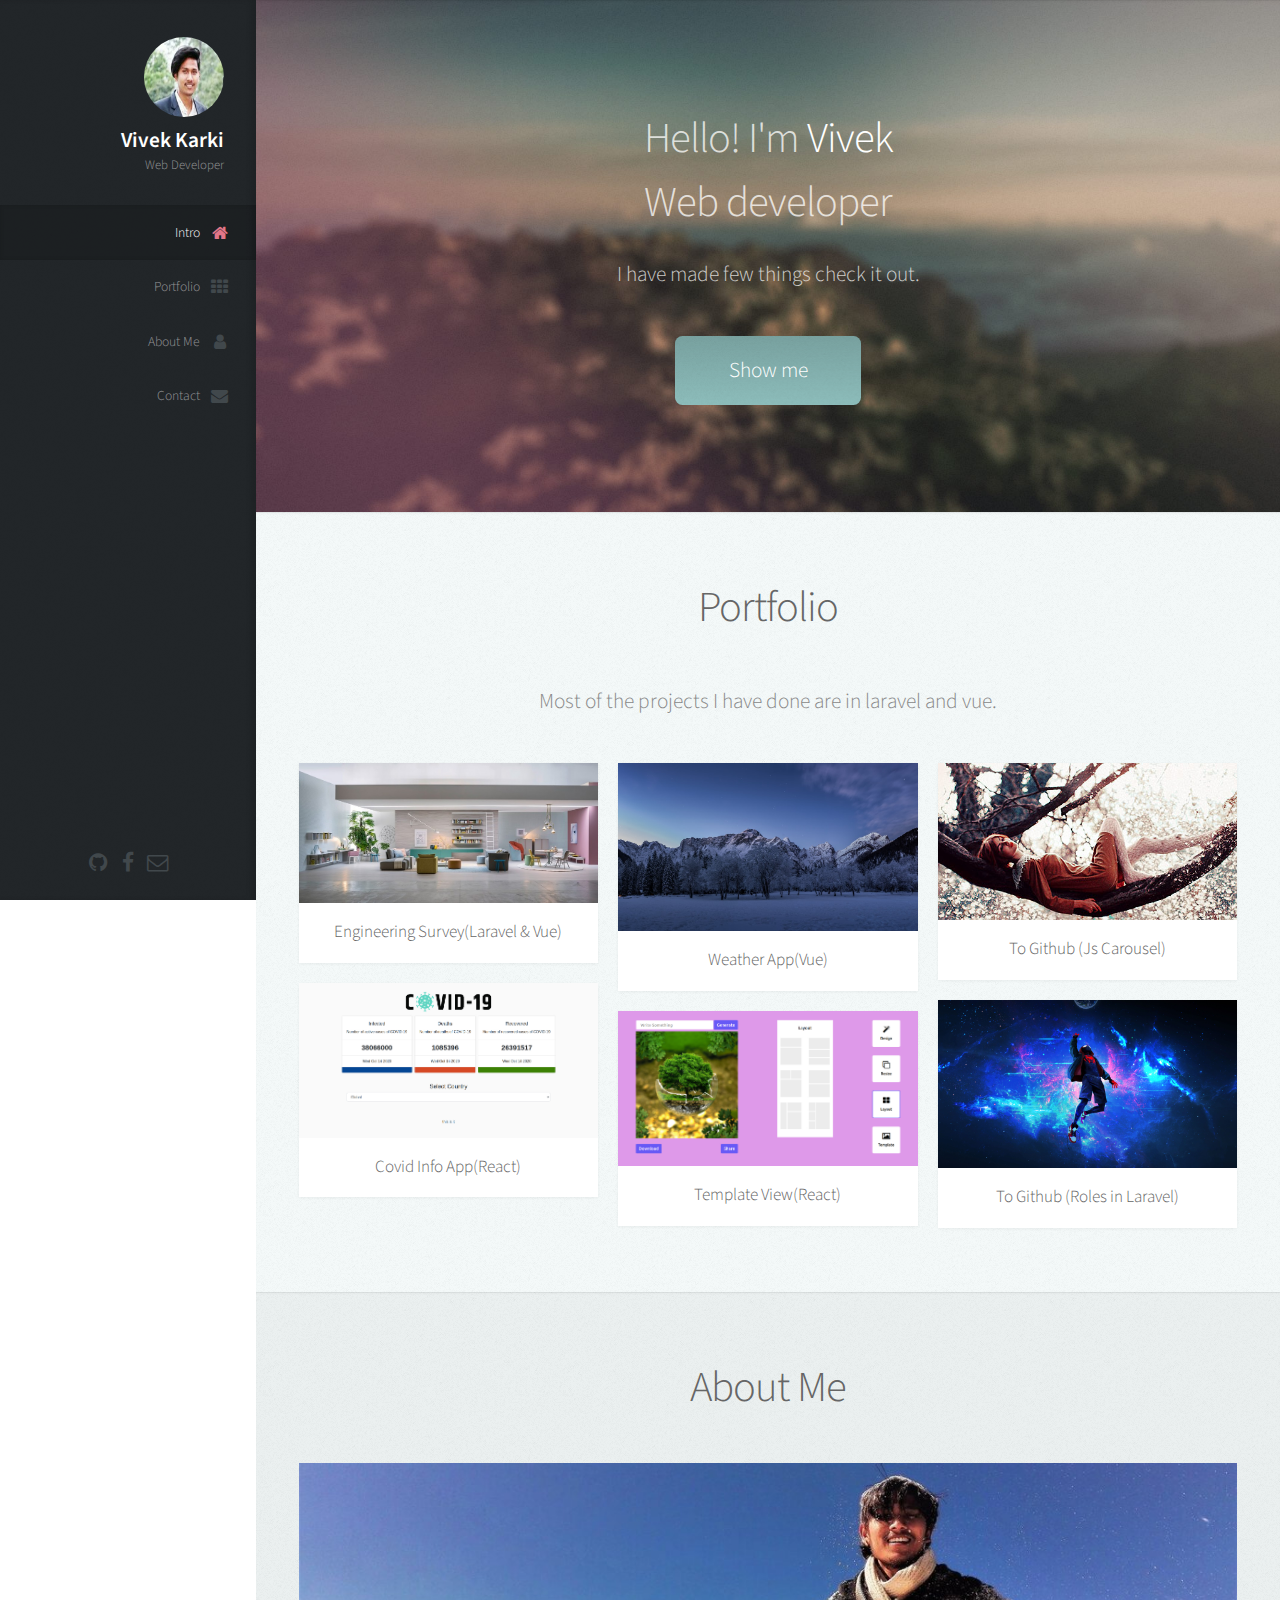
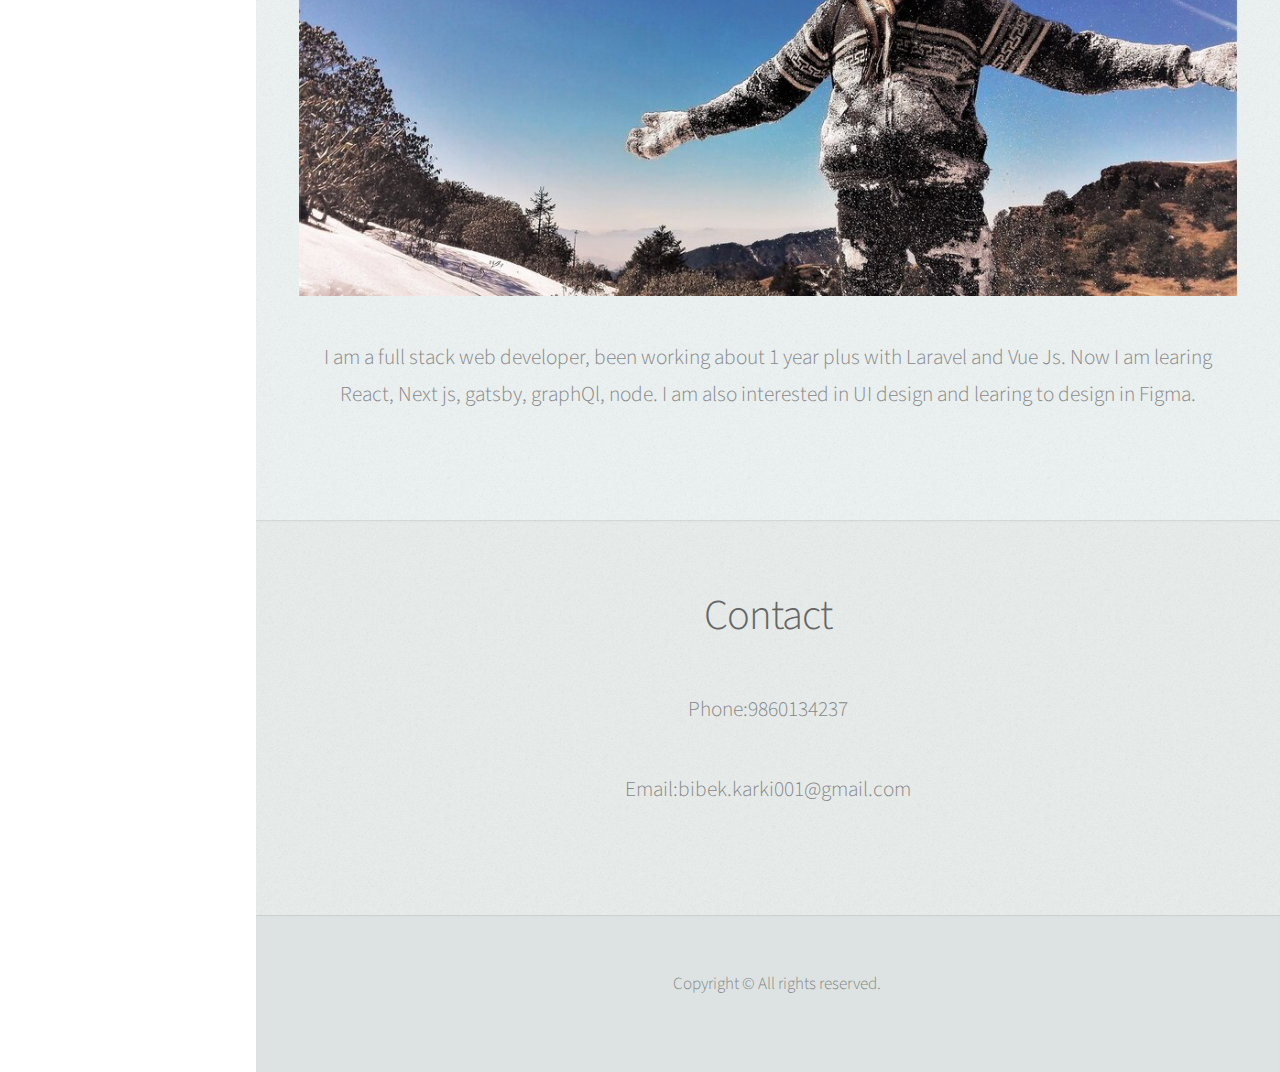
==== index.html @ 1650f0a7 "Updates" ====
<!DOCTYPE html><html lang="en"><head><meta charSet="utf-8"/><meta http-equiv="x-ua-compatible" content="ie=edge"/><meta name="viewport" content="width=device-width, initial-scale=1, shrink-to-fit=no"/><style data-href="/styles.41e5b3d797431e2d97de.css">@import url(https://fonts.googleapis.com/css?family=Source+Sans+Pro:300,300italic,400,600);
/*!
 *  Font Awesome 4.7.0 by @davegandy - http://fontawesome.io - @fontawesome
 *  License - http://fontawesome.io/license (Font: SIL OFL 1.1, CSS: MIT License)
 */@font-face{font-family:FontAwesome;src:url(/static/fontawesome-webfont-674f50d287a8c48dc19ba404d20fe713.eot);src:url(/static/fontawesome-webfont-674f50d287a8c48dc19ba404d20fe713.eot?#iefix&v=4.7.0) format("embedded-opentype"),url(/static/fontawesome-webfont-af7ae505a9eed503f8b8e6982036873e.woff2) format("woff2"),url(/static/fontawesome-webfont-fee66e712a8a08eef5805a46892932ad.woff) format("woff"),url(/static/fontawesome-webfont-b06871f281fee6b241d60582ae9369b9.ttf) format("truetype"),url(/static/fontawesome-webfont-912ec66d7572ff821749319396470bde.svg#fontawesomeregular) format("svg");font-weight:400;font-style:normal}.fa{display:inline-block;font:normal normal normal 14px/1 FontAwesome;font-size:inherit;text-rendering:auto;-webkit-font-smoothing:antialiased;-moz-osx-font-smoothing:grayscale}.fa-lg{font-size:1.33333333em;line-height:.75em;vertical-align:-15%}.fa-2x{font-size:2em}.fa-3x{font-size:3em}.fa-4x{font-size:4em}.fa-5x{font-size:5em}.fa-fw{width:1.28571429em;text-align:center}.fa-ul{padding-left:0;margin-left:2.14285714em;list-style-type:none}.fa-ul>li{position:relative}.fa-li{position:absolute;left:-2.14285714em;width:2.14285714em;top:.14285714em;text-align:center}.fa-li.fa-lg{left:-1.85714286em}.fa-border{padding:.2em .25em .15em;border:.08em solid #eee;border-radius:.1em}.fa-pull-left{float:left}.fa-pull-right{float:right}.fa.fa-pull-left{margin-right:.3em}.fa.fa-pull-right{margin-left:.3em}.pull-right{float:right}.pull-left{float:left}.fa.pull-left{margin-right:.3em}.fa.pull-right{margin-left:.3em}.fa-spin{animation:fa-spin 2s linear infinite}.fa-pulse{animation:fa-spin 1s steps(8) infinite}@keyframes fa-spin{0%{transform:rotate(0deg)}to{transform:rotate(359deg)}}.fa-rotate-90{-ms-filter:"progid:DXImageTransform.Microsoft.BasicImage(rotation=1)";transform:rotate(90deg)}.fa-rotate-180{-ms-filter:"progid:DXImageTransform.Microsoft.BasicImage(rotation=2)";transform:rotate(180deg)}.fa-rotate-270{-ms-filter:"progid:DXImageTransform.Microsoft.BasicImage(rotation=3)";transform:rotate(270deg)}.fa-flip-horizontal{-ms-filter:"progid:DXImageTransform.Microsoft.BasicImage(rotation=0, mirror=1)";transform:scaleX(-1)}.fa-flip-vertical{-ms-filter:"progid:DXImageTransform.Microsoft.BasicImage(rotation=2, mirror=1)";transform:scaleY(-1)}:root .fa-flip-horizontal,:root .fa-flip-vertical,:root .fa-rotate-90,:root .fa-rotate-180,:root .fa-rotate-270{-webkit-filter:none;filter:none}.fa-stack{position:relative;display:inline-block;width:2em;height:2em;line-height:2em;vertical-align:middle}.fa-stack-1x,.fa-stack-2x{position:absolute;left:0;width:100%;text-align:center}.fa-stack-1x{line-height:inherit}.fa-stack-2x{font-size:2em}.fa-inverse{color:#fff}.fa-glass:before{content:"\F000"}.fa-music:before{content:"\F001"}.fa-search:before{content:"\F002"}.fa-envelope-o:before{content:"\F003"}.fa-heart:before{content:"\F004"}.fa-star:before{content:"\F005"}.fa-star-o:before{content:"\F006"}.fa-user:before{content:"\F007"}.fa-film:before{content:"\F008"}.fa-th-large:before{content:"\F009"}.fa-th:before{content:"\F00A"}.fa-th-list:before{content:"\F00B"}.fa-check:before{content:"\F00C"}.fa-close:before,.fa-remove:before,.fa-times:before{content:"\F00D"}.fa-search-plus:before{content:"\F00E"}.fa-search-minus:before{content:"\F010"}.fa-power-off:before{content:"\F011"}.fa-signal:before{content:"\F012"}.fa-cog:before,.fa-gear:before{content:"\F013"}.fa-trash-o:before{content:"\F014"}.fa-home:before{content:"\F015"}.fa-file-o:before{content:"\F016"}.fa-clock-o:before{content:"\F017"}.fa-road:before{content:"\F018"}.fa-download:before{content:"\F019"}.fa-arrow-circle-o-down:before{content:"\F01A"}.fa-arrow-circle-o-up:before{content:"\F01B"}.fa-inbox:before{content:"\F01C"}.fa-play-circle-o:before{content:"\F01D"}.fa-repeat:before,.fa-rotate-right:before{content:"\F01E"}.fa-refresh:before{content:"\F021"}.fa-list-alt:before{content:"\F022"}.fa-lock:before{content:"\F023"}.fa-flag:before{content:"\F024"}.fa-headphones:before{content:"\F025"}.fa-volume-off:before{content:"\F026"}.fa-volume-down:before{content:"\F027"}.fa-volume-up:before{content:"\F028"}.fa-qrcode:before{content:"\F029"}.fa-barcode:before{content:"\F02A"}.fa-tag:before{content:"\F02B"}.fa-tags:before{content:"\F02C"}.fa-book:before{content:"\F02D"}.fa-bookmark:before{content:"\F02E"}.fa-print:before{content:"\F02F"}.fa-camera:before{content:"\F030"}.fa-font:before{content:"\F031"}.fa-bold:before{content:"\F032"}.fa-italic:before{content:"\F033"}.fa-text-height:before{content:"\F034"}.fa-text-width:before{content:"\F035"}.fa-align-left:before{content:"\F036"}.fa-align-center:before{content:"\F037"}.fa-align-right:before{content:"\F038"}.fa-align-justify:before{content:"\F039"}.fa-list:before{content:"\F03A"}.fa-dedent:before,.fa-outdent:before{content:"\F03B"}.fa-indent:before{content:"\F03C"}.fa-video-camera:before{content:"\F03D"}.fa-image:before,.fa-photo:before,.fa-picture-o:before{content:"\F03E"}.fa-pencil:before{content:"\F040"}.fa-map-marker:before{content:"\F041"}.fa-adjust:before{content:"\F042"}.fa-tint:before{content:"\F043"}.fa-edit:before,.fa-pencil-square-o:before{content:"\F044"}.fa-share-square-o:before{content:"\F045"}.fa-check-square-o:before{content:"\F046"}.fa-arrows:before{content:"\F047"}.fa-step-backward:before{content:"\F048"}.fa-fast-backward:before{content:"\F049"}.fa-backward:before{content:"\F04A"}.fa-play:before{content:"\F04B"}.fa-pause:before{content:"\F04C"}.fa-stop:before{content:"\F04D"}.fa-forward:before{content:"\F04E"}.fa-fast-forward:before{content:"\F050"}.fa-step-forward:before{content:"\F051"}.fa-eject:before{content:"\F052"}.fa-chevron-left:before{content:"\F053"}.fa-chevron-right:before{content:"\F054"}.fa-plus-circle:before{content:"\F055"}.fa-minus-circle:before{content:"\F056"}.fa-times-circle:before{content:"\F057"}.fa-check-circle:before{content:"\F058"}.fa-question-circle:before{content:"\F059"}.fa-info-circle:before{content:"\F05A"}.fa-crosshairs:before{content:"\F05B"}.fa-times-circle-o:before{content:"\F05C"}.fa-check-circle-o:before{content:"\F05D"}.fa-ban:before{content:"\F05E"}.fa-arrow-left:before{content:"\F060"}.fa-arrow-right:before{content:"\F061"}.fa-arrow-up:before{content:"\F062"}.fa-arrow-down:before{content:"\F063"}.fa-mail-forward:before,.fa-share:before{content:"\F064"}.fa-expand:before{content:"\F065"}.fa-compress:before{content:"\F066"}.fa-plus:before{content:"\F067"}.fa-minus:before{content:"\F068"}.fa-asterisk:before{content:"\F069"}.fa-exclamation-circle:before{content:"\F06A"}.fa-gift:before{content:"\F06B"}.fa-leaf:before{content:"\F06C"}.fa-fire:before{content:"\F06D"}.fa-eye:before{content:"\F06E"}.fa-eye-slash:before{content:"\F070"}.fa-exclamation-triangle:before,.fa-warning:before{content:"\F071"}.fa-plane:before{content:"\F072"}.fa-calendar:before{content:"\F073"}.fa-random:before{content:"\F074"}.fa-comment:before{content:"\F075"}.fa-magnet:before{content:"\F076"}.fa-chevron-up:before{content:"\F077"}.fa-chevron-down:before{content:"\F078"}.fa-retweet:before{content:"\F079"}.fa-shopping-cart:before{content:"\F07A"}.fa-folder:before{content:"\F07B"}.fa-folder-open:before{content:"\F07C"}.fa-arrows-v:before{content:"\F07D"}.fa-arrows-h:before{content:"\F07E"}.fa-bar-chart-o:before,.fa-bar-chart:before{content:"\F080"}.fa-twitter-square:before{content:"\F081"}.fa-facebook-square:before{content:"\F082"}.fa-camera-retro:before{content:"\F083"}.fa-key:before{content:"\F084"}.fa-cogs:before,.fa-gears:before{content:"\F085"}.fa-comments:before{content:"\F086"}.fa-thumbs-o-up:before{content:"\F087"}.fa-thumbs-o-down:before{content:"\F088"}.fa-star-half:before{content:"\F089"}.fa-heart-o:before{content:"\F08A"}.fa-sign-out:before{content:"\F08B"}.fa-linkedin-square:before{content:"\F08C"}.fa-thumb-tack:before{content:"\F08D"}.fa-external-link:before{content:"\F08E"}.fa-sign-in:before{content:"\F090"}.fa-trophy:before{content:"\F091"}.fa-github-square:before{content:"\F092"}.fa-upload:before{content:"\F093"}.fa-lemon-o:before{content:"\F094"}.fa-phone:before{content:"\F095"}.fa-square-o:before{content:"\F096"}.fa-bookmark-o:before{content:"\F097"}.fa-phone-square:before{content:"\F098"}.fa-twitter:before{content:"\F099"}.fa-facebook-f:before,.fa-facebook:before{content:"\F09A"}.fa-github:before{content:"\F09B"}.fa-unlock:before{content:"\F09C"}.fa-credit-card:before{content:"\F09D"}.fa-feed:before,.fa-rss:before{content:"\F09E"}.fa-hdd-o:before{content:"\F0A0"}.fa-bullhorn:before{content:"\F0A1"}.fa-bell:before{content:"\F0F3"}.fa-certificate:before{content:"\F0A3"}.fa-hand-o-right:before{content:"\F0A4"}.fa-hand-o-left:before{content:"\F0A5"}.fa-hand-o-up:before{content:"\F0A6"}.fa-hand-o-down:before{content:"\F0A7"}.fa-arrow-circle-left:before{content:"\F0A8"}.fa-arrow-circle-right:before{content:"\F0A9"}.fa-arrow-circle-up:before{content:"\F0AA"}.fa-arrow-circle-down:before{content:"\F0AB"}.fa-globe:before{content:"\F0AC"}.fa-wrench:before{content:"\F0AD"}.fa-tasks:before{content:"\F0AE"}.fa-filter:before{content:"\F0B0"}.fa-briefcase:before{content:"\F0B1"}.fa-arrows-alt:before{content:"\F0B2"}.fa-group:before,.fa-users:before{content:"\F0C0"}.fa-chain:before,.fa-link:before{content:"\F0C1"}.fa-cloud:before{content:"\F0C2"}.fa-flask:before{content:"\F0C3"}.fa-cut:before,.fa-scissors:before{content:"\F0C4"}.fa-copy:before,.fa-files-o:before{content:"\F0C5"}.fa-paperclip:before{content:"\F0C6"}.fa-floppy-o:before,.fa-save:before{content:"\F0C7"}.fa-square:before{content:"\F0C8"}.fa-bars:before,.fa-navicon:before,.fa-reorder:before{content:"\F0C9"}.fa-list-ul:before{content:"\F0CA"}.fa-list-ol:before{content:"\F0CB"}.fa-strikethrough:before{content:"\F0CC"}.fa-underline:before{content:"\F0CD"}.fa-table:before{content:"\F0CE"}.fa-magic:before{content:"\F0D0"}.fa-truck:before{content:"\F0D1"}.fa-pinterest:before{content:"\F0D2"}.fa-pinterest-square:before{content:"\F0D3"}.fa-google-plus-square:before{content:"\F0D4"}.fa-google-plus:before{content:"\F0D5"}.fa-money:before{content:"\F0D6"}.fa-caret-down:before{content:"\F0D7"}.fa-caret-up:before{content:"\F0D8"}.fa-caret-left:before{content:"\F0D9"}.fa-caret-right:before{content:"\F0DA"}.fa-columns:before{content:"\F0DB"}.fa-sort:before,.fa-unsorted:before{content:"\F0DC"}.fa-sort-desc:before,.fa-sort-down:before{content:"\F0DD"}.fa-sort-asc:before,.fa-sort-up:before{content:"\F0DE"}.fa-envelope:before{content:"\F0E0"}.fa-linkedin:before{content:"\F0E1"}.fa-rotate-left:before,.fa-undo:before{content:"\F0E2"}.fa-gavel:before,.fa-legal:before{content:"\F0E3"}.fa-dashboard:before,.fa-tachometer:before{content:"\F0E4"}.fa-comment-o:before{content:"\F0E5"}.fa-comments-o:before{content:"\F0E6"}.fa-bolt:before,.fa-flash:before{content:"\F0E7"}.fa-sitemap:before{content:"\F0E8"}.fa-umbrella:before{content:"\F0E9"}.fa-clipboard:before,.fa-paste:before{content:"\F0EA"}.fa-lightbulb-o:before{content:"\F0EB"}.fa-exchange:before{content:"\F0EC"}.fa-cloud-download:before{content:"\F0ED"}.fa-cloud-upload:before{content:"\F0EE"}.fa-user-md:before{content:"\F0F0"}.fa-stethoscope:before{content:"\F0F1"}.fa-suitcase:before{content:"\F0F2"}.fa-bell-o:before{content:"\F0A2"}.fa-coffee:before{content:"\F0F4"}.fa-cutlery:before{content:"\F0F5"}.fa-file-text-o:before{content:"\F0F6"}.fa-building-o:before{content:"\F0F7"}.fa-hospital-o:before{content:"\F0F8"}.fa-ambulance:before{content:"\F0F9"}.fa-medkit:before{content:"\F0FA"}.fa-fighter-jet:before{content:"\F0FB"}.fa-beer:before{content:"\F0FC"}.fa-h-square:before{content:"\F0FD"}.fa-plus-square:before{content:"\F0FE"}.fa-angle-double-left:before{content:"\F100"}.fa-angle-double-right:before{content:"\F101"}.fa-angle-double-up:before{content:"\F102"}.fa-angle-double-down:before{content:"\F103"}.fa-angle-left:before{content:"\F104"}.fa-angle-right:before{content:"\F105"}.fa-angle-up:before{content:"\F106"}.fa-angle-down:before{content:"\F107"}.fa-desktop:before{content:"\F108"}.fa-laptop:before{content:"\F109"}.fa-tablet:before{content:"\F10A"}.fa-mobile-phone:before,.fa-mobile:before{content:"\F10B"}.fa-circle-o:before{content:"\F10C"}.fa-quote-left:before{content:"\F10D"}.fa-quote-right:before{content:"\F10E"}.fa-spinner:before{content:"\F110"}.fa-circle:before{content:"\F111"}.fa-mail-reply:before,.fa-reply:before{content:"\F112"}.fa-github-alt:before{content:"\F113"}.fa-folder-o:before{content:"\F114"}.fa-folder-open-o:before{content:"\F115"}.fa-smile-o:before{content:"\F118"}.fa-frown-o:before{content:"\F119"}.fa-meh-o:before{content:"\F11A"}.fa-gamepad:before{content:"\F11B"}.fa-keyboard-o:before{content:"\F11C"}.fa-flag-o:before{content:"\F11D"}.fa-flag-checkered:before{content:"\F11E"}.fa-terminal:before{content:"\F120"}.fa-code:before{content:"\F121"}.fa-mail-reply-all:before,.fa-reply-all:before{content:"\F122"}.fa-star-half-empty:before,.fa-star-half-full:before,.fa-star-half-o:before{content:"\F123"}.fa-location-arrow:before{content:"\F124"}.fa-crop:before{content:"\F125"}.fa-code-fork:before{content:"\F126"}.fa-chain-broken:before,.fa-unlink:before{content:"\F127"}.fa-question:before{content:"\F128"}.fa-info:before{content:"\F129"}.fa-exclamation:before{content:"\F12A"}.fa-superscript:before{content:"\F12B"}.fa-subscript:before{content:"\F12C"}.fa-eraser:before{content:"\F12D"}.fa-puzzle-piece:before{content:"\F12E"}.fa-microphone:before{content:"\F130"}.fa-microphone-slash:before{content:"\F131"}.fa-shield:before{content:"\F132"}.fa-calendar-o:before{content:"\F133"}.fa-fire-extinguisher:before{content:"\F134"}.fa-rocket:before{content:"\F135"}.fa-maxcdn:before{content:"\F136"}.fa-chevron-circle-left:before{content:"\F137"}.fa-chevron-circle-right:before{content:"\F138"}.fa-chevron-circle-up:before{content:"\F139"}.fa-chevron-circle-down:before{content:"\F13A"}.fa-html5:before{content:"\F13B"}.fa-css3:before{content:"\F13C"}.fa-anchor:before{content:"\F13D"}.fa-unlock-alt:before{content:"\F13E"}.fa-bullseye:before{content:"\F140"}.fa-ellipsis-h:before{content:"\F141"}.fa-ellipsis-v:before{content:"\F142"}.fa-rss-square:before{content:"\F143"}.fa-play-circle:before{content:"\F144"}.fa-ticket:before{content:"\F145"}.fa-minus-square:before{content:"\F146"}.fa-minus-square-o:before{content:"\F147"}.fa-level-up:before{content:"\F148"}.fa-level-down:before{content:"\F149"}.fa-check-square:before{content:"\F14A"}.fa-pencil-square:before{content:"\F14B"}.fa-external-link-square:before{content:"\F14C"}.fa-share-square:before{content:"\F14D"}.fa-compass:before{content:"\F14E"}.fa-caret-square-o-down:before,.fa-toggle-down:before{content:"\F150"}.fa-caret-square-o-up:before,.fa-toggle-up:before{content:"\F151"}.fa-caret-square-o-right:before,.fa-toggle-right:before{content:"\F152"}.fa-eur:before,.fa-euro:before{content:"\F153"}.fa-gbp:before{content:"\F154"}.fa-dollar:before,.fa-usd:before{content:"\F155"}.fa-inr:before,.fa-rupee:before{content:"\F156"}.fa-cny:before,.fa-jpy:before,.fa-rmb:before,.fa-yen:before{content:"\F157"}.fa-rouble:before,.fa-rub:before,.fa-ruble:before{content:"\F158"}.fa-krw:before,.fa-won:before{content:"\F159"}.fa-bitcoin:before,.fa-btc:before{content:"\F15A"}.fa-file:before{content:"\F15B"}.fa-file-text:before{content:"\F15C"}.fa-sort-alpha-asc:before{content:"\F15D"}.fa-sort-alpha-desc:before{content:"\F15E"}.fa-sort-amount-asc:before{content:"\F160"}.fa-sort-amount-desc:before{content:"\F161"}.fa-sort-numeric-asc:before{content:"\F162"}.fa-sort-numeric-desc:before{content:"\F163"}.fa-thumbs-up:before{content:"\F164"}.fa-thumbs-down:before{content:"\F165"}.fa-youtube-square:before{content:"\F166"}.fa-youtube:before{content:"\F167"}.fa-xing:before{content:"\F168"}.fa-xing-square:before{content:"\F169"}.fa-youtube-play:before{content:"\F16A"}.fa-dropbox:before{content:"\F16B"}.fa-stack-overflow:before{content:"\F16C"}.fa-instagram:before{content:"\F16D"}.fa-flickr:before{content:"\F16E"}.fa-adn:before{content:"\F170"}.fa-bitbucket:before{content:"\F171"}.fa-bitbucket-square:before{content:"\F172"}.fa-tumblr:before{content:"\F173"}.fa-tumblr-square:before{content:"\F174"}.fa-long-arrow-down:before{content:"\F175"}.fa-long-arrow-up:before{content:"\F176"}.fa-long-arrow-left:before{content:"\F177"}.fa-long-arrow-right:before{content:"\F178"}.fa-apple:before{content:"\F179"}.fa-windows:before{content:"\F17A"}.fa-android:before{content:"\F17B"}.fa-linux:before{content:"\F17C"}.fa-dribbble:before{content:"\F17D"}.fa-skype:before{content:"\F17E"}.fa-foursquare:before{content:"\F180"}.fa-trello:before{content:"\F181"}.fa-female:before{content:"\F182"}.fa-male:before{content:"\F183"}.fa-gittip:before,.fa-gratipay:before{content:"\F184"}.fa-sun-o:before{content:"\F185"}.fa-moon-o:before{content:"\F186"}.fa-archive:before{content:"\F187"}.fa-bug:before{content:"\F188"}.fa-vk:before{content:"\F189"}.fa-weibo:before{content:"\F18A"}.fa-renren:before{content:"\F18B"}.fa-pagelines:before{content:"\F18C"}.fa-stack-exchange:before{content:"\F18D"}.fa-arrow-circle-o-right:before{content:"\F18E"}.fa-arrow-circle-o-left:before{content:"\F190"}.fa-caret-square-o-left:before,.fa-toggle-left:before{content:"\F191"}.fa-dot-circle-o:before{content:"\F192"}.fa-wheelchair:before{content:"\F193"}.fa-vimeo-square:before{content:"\F194"}.fa-try:before,.fa-turkish-lira:before{content:"\F195"}.fa-plus-square-o:before{content:"\F196"}.fa-space-shuttle:before{content:"\F197"}.fa-slack:before{content:"\F198"}.fa-envelope-square:before{content:"\F199"}.fa-wordpress:before{content:"\F19A"}.fa-openid:before{content:"\F19B"}.fa-bank:before,.fa-institution:before,.fa-university:before{content:"\F19C"}.fa-graduation-cap:before,.fa-mortar-board:before{content:"\F19D"}.fa-yahoo:before{content:"\F19E"}.fa-google:before{content:"\F1A0"}.fa-reddit:before{content:"\F1A1"}.fa-reddit-square:before{content:"\F1A2"}.fa-stumbleupon-circle:before{content:"\F1A3"}.fa-stumbleupon:before{content:"\F1A4"}.fa-delicious:before{content:"\F1A5"}.fa-digg:before{content:"\F1A6"}.fa-pied-piper-pp:before{content:"\F1A7"}.fa-pied-piper-alt:before{content:"\F1A8"}.fa-drupal:before{content:"\F1A9"}.fa-joomla:before{content:"\F1AA"}.fa-language:before{content:"\F1AB"}.fa-fax:before{content:"\F1AC"}.fa-building:before{content:"\F1AD"}.fa-child:before{content:"\F1AE"}.fa-paw:before{content:"\F1B0"}.fa-spoon:before{content:"\F1B1"}.fa-cube:before{content:"\F1B2"}.fa-cubes:before{content:"\F1B3"}.fa-behance:before{content:"\F1B4"}.fa-behance-square:before{content:"\F1B5"}.fa-steam:before{content:"\F1B6"}.fa-steam-square:before{content:"\F1B7"}.fa-recycle:before{content:"\F1B8"}.fa-automobile:before,.fa-car:before{content:"\F1B9"}.fa-cab:before,.fa-taxi:before{content:"\F1BA"}.fa-tree:before{content:"\F1BB"}.fa-spotify:before{content:"\F1BC"}.fa-deviantart:before{content:"\F1BD"}.fa-soundcloud:before{content:"\F1BE"}.fa-database:before{content:"\F1C0"}.fa-file-pdf-o:before{content:"\F1C1"}.fa-file-word-o:before{content:"\F1C2"}.fa-file-excel-o:before{content:"\F1C3"}.fa-file-powerpoint-o:before{content:"\F1C4"}.fa-file-image-o:before,.fa-file-photo-o:before,.fa-file-picture-o:before{content:"\F1C5"}.fa-file-archive-o:before,.fa-file-zip-o:before{content:"\F1C6"}.fa-file-audio-o:before,.fa-file-sound-o:before{content:"\F1C7"}.fa-file-movie-o:before,.fa-file-video-o:before{content:"\F1C8"}.fa-file-code-o:before{content:"\F1C9"}.fa-vine:before{content:"\F1CA"}.fa-codepen:before{content:"\F1CB"}.fa-jsfiddle:before{content:"\F1CC"}.fa-life-bouy:before,.fa-life-buoy:before,.fa-life-ring:before,.fa-life-saver:before,.fa-support:before{content:"\F1CD"}.fa-circle-o-notch:before{content:"\F1CE"}.fa-ra:before,.fa-rebel:before,.fa-resistance:before{content:"\F1D0"}.fa-empire:before,.fa-ge:before{content:"\F1D1"}.fa-git-square:before{content:"\F1D2"}.fa-git:before{content:"\F1D3"}.fa-hacker-news:before,.fa-y-combinator-square:before,.fa-yc-square:before{content:"\F1D4"}.fa-tencent-weibo:before{content:"\F1D5"}.fa-qq:before{content:"\F1D6"}.fa-wechat:before,.fa-weixin:before{content:"\F1D7"}.fa-paper-plane:before,.fa-send:before{content:"\F1D8"}.fa-paper-plane-o:before,.fa-send-o:before{content:"\F1D9"}.fa-history:before{content:"\F1DA"}.fa-circle-thin:before{content:"\F1DB"}.fa-header:before{content:"\F1DC"}.fa-paragraph:before{content:"\F1DD"}.fa-sliders:before{content:"\F1DE"}.fa-share-alt:before{content:"\F1E0"}.fa-share-alt-square:before{content:"\F1E1"}.fa-bomb:before{content:"\F1E2"}.fa-futbol-o:before,.fa-soccer-ball-o:before{content:"\F1E3"}.fa-tty:before{content:"\F1E4"}.fa-binoculars:before{content:"\F1E5"}.fa-plug:before{content:"\F1E6"}.fa-slideshare:before{content:"\F1E7"}.fa-twitch:before{content:"\F1E8"}.fa-yelp:before{content:"\F1E9"}.fa-newspaper-o:before{content:"\F1EA"}.fa-wifi:before{content:"\F1EB"}.fa-calculator:before{content:"\F1EC"}.fa-paypal:before{content:"\F1ED"}.fa-google-wallet:before{content:"\F1EE"}.fa-cc-visa:before{content:"\F1F0"}.fa-cc-mastercard:before{content:"\F1F1"}.fa-cc-discover:before{content:"\F1F2"}.fa-cc-amex:before{content:"\F1F3"}.fa-cc-paypal:before{content:"\F1F4"}.fa-cc-stripe:before{content:"\F1F5"}.fa-bell-slash:before{content:"\F1F6"}.fa-bell-slash-o:before{content:"\F1F7"}.fa-trash:before{content:"\F1F8"}.fa-copyright:before{content:"\F1F9"}.fa-at:before{content:"\F1FA"}.fa-eyedropper:before{content:"\F1FB"}.fa-paint-brush:before{content:"\F1FC"}.fa-birthday-cake:before{content:"\F1FD"}.fa-area-chart:before{content:"\F1FE"}.fa-pie-chart:before{content:"\F200"}.fa-line-chart:before{content:"\F201"}.fa-lastfm:before{content:"\F202"}.fa-lastfm-square:before{content:"\F203"}.fa-toggle-off:before{content:"\F204"}.fa-toggle-on:before{content:"\F205"}.fa-bicycle:before{content:"\F206"}.fa-bus:before{content:"\F207"}.fa-ioxhost:before{content:"\F208"}.fa-angellist:before{content:"\F209"}.fa-cc:before{content:"\F20A"}.fa-ils:before,.fa-shekel:before,.fa-sheqel:before{content:"\F20B"}.fa-meanpath:before{content:"\F20C"}.fa-buysellads:before{content:"\F20D"}.fa-connectdevelop:before{content:"\F20E"}.fa-dashcube:before{content:"\F210"}.fa-forumbee:before{content:"\F211"}.fa-leanpub:before{content:"\F212"}.fa-sellsy:before{content:"\F213"}.fa-shirtsinbulk:before{content:"\F214"}.fa-simplybuilt:before{content:"\F215"}.fa-skyatlas:before{content:"\F216"}.fa-cart-plus:before{content:"\F217"}.fa-cart-arrow-down:before{content:"\F218"}.fa-diamond:before{content:"\F219"}.fa-ship:before{content:"\F21A"}.fa-user-secret:before{content:"\F21B"}.fa-motorcycle:before{content:"\F21C"}.fa-street-view:before{content:"\F21D"}.fa-heartbeat:before{content:"\F21E"}.fa-venus:before{content:"\F221"}.fa-mars:before{content:"\F222"}.fa-mercury:before{content:"\F223"}.fa-intersex:before,.fa-transgender:before{content:"\F224"}.fa-transgender-alt:before{content:"\F225"}.fa-venus-double:before{content:"\F226"}.fa-mars-double:before{content:"\F227"}.fa-venus-mars:before{content:"\F228"}.fa-mars-stroke:before{content:"\F229"}.fa-mars-stroke-v:before{content:"\F22A"}.fa-mars-stroke-h:before{content:"\F22B"}.fa-neuter:before{content:"\F22C"}.fa-genderless:before{content:"\F22D"}.fa-facebook-official:before{content:"\F230"}.fa-pinterest-p:before{content:"\F231"}.fa-whatsapp:before{content:"\F232"}.fa-server:before{content:"\F233"}.fa-user-plus:before{content:"\F234"}.fa-user-times:before{content:"\F235"}.fa-bed:before,.fa-hotel:before{content:"\F236"}.fa-viacoin:before{content:"\F237"}.fa-train:before{content:"\F238"}.fa-subway:before{content:"\F239"}.fa-medium:before{content:"\F23A"}.fa-y-combinator:before,.fa-yc:before{content:"\F23B"}.fa-optin-monster:before{content:"\F23C"}.fa-opencart:before{content:"\F23D"}.fa-expeditedssl:before{content:"\F23E"}.fa-battery-4:before,.fa-battery-full:before,.fa-battery:before{content:"\F240"}.fa-battery-3:before,.fa-battery-three-quarters:before{content:"\F241"}.fa-battery-2:before,.fa-battery-half:before{content:"\F242"}.fa-battery-1:before,.fa-battery-quarter:before{content:"\F243"}.fa-battery-0:before,.fa-battery-empty:before{content:"\F244"}.fa-mouse-pointer:before{content:"\F245"}.fa-i-cursor:before{content:"\F246"}.fa-object-group:before{content:"\F247"}.fa-object-ungroup:before{content:"\F248"}.fa-sticky-note:before{content:"\F249"}.fa-sticky-note-o:before{content:"\F24A"}.fa-cc-jcb:before{content:"\F24B"}.fa-cc-diners-club:before{content:"\F24C"}.fa-clone:before{content:"\F24D"}.fa-balance-scale:before{content:"\F24E"}.fa-hourglass-o:before{content:"\F250"}.fa-hourglass-1:before,.fa-hourglass-start:before{content:"\F251"}.fa-hourglass-2:before,.fa-hourglass-half:before{content:"\F252"}.fa-hourglass-3:before,.fa-hourglass-end:before{content:"\F253"}.fa-hourglass:before{content:"\F254"}.fa-hand-grab-o:before,.fa-hand-rock-o:before{content:"\F255"}.fa-hand-paper-o:before,.fa-hand-stop-o:before{content:"\F256"}.fa-hand-scissors-o:before{content:"\F257"}.fa-hand-lizard-o:before{content:"\F258"}.fa-hand-spock-o:before{content:"\F259"}.fa-hand-pointer-o:before{content:"\F25A"}.fa-hand-peace-o:before{content:"\F25B"}.fa-trademark:before{content:"\F25C"}.fa-registered:before{content:"\F25D"}.fa-creative-commons:before{content:"\F25E"}.fa-gg:before{content:"\F260"}.fa-gg-circle:before{content:"\F261"}.fa-tripadvisor:before{content:"\F262"}.fa-odnoklassniki:before{content:"\F263"}.fa-odnoklassniki-square:before{content:"\F264"}.fa-get-pocket:before{content:"\F265"}.fa-wikipedia-w:before{content:"\F266"}.fa-safari:before{content:"\F267"}.fa-chrome:before{content:"\F268"}.fa-firefox:before{content:"\F269"}.fa-opera:before{content:"\F26A"}.fa-internet-explorer:before{content:"\F26B"}.fa-television:before,.fa-tv:before{content:"\F26C"}.fa-contao:before{content:"\F26D"}.fa-500px:before{content:"\F26E"}.fa-amazon:before{content:"\F270"}.fa-calendar-plus-o:before{content:"\F271"}.fa-calendar-minus-o:before{content:"\F272"}.fa-calendar-times-o:before{content:"\F273"}.fa-calendar-check-o:before{content:"\F274"}.fa-industry:before{content:"\F275"}.fa-map-pin:before{content:"\F276"}.fa-map-signs:before{content:"\F277"}.fa-map-o:before{content:"\F278"}.fa-map:before{content:"\F279"}.fa-commenting:before{content:"\F27A"}.fa-commenting-o:before{content:"\F27B"}.fa-houzz:before{content:"\F27C"}.fa-vimeo:before{content:"\F27D"}.fa-black-tie:before{content:"\F27E"}.fa-fonticons:before{content:"\F280"}.fa-reddit-alien:before{content:"\F281"}.fa-edge:before{content:"\F282"}.fa-credit-card-alt:before{content:"\F283"}.fa-codiepie:before{content:"\F284"}.fa-modx:before{content:"\F285"}.fa-fort-awesome:before{content:"\F286"}.fa-usb:before{content:"\F287"}.fa-product-hunt:before{content:"\F288"}.fa-mixcloud:before{content:"\F289"}.fa-scribd:before{content:"\F28A"}.fa-pause-circle:before{content:"\F28B"}.fa-pause-circle-o:before{content:"\F28C"}.fa-stop-circle:before{content:"\F28D"}.fa-stop-circle-o:before{content:"\F28E"}.fa-shopping-bag:before{content:"\F290"}.fa-shopping-basket:before{content:"\F291"}.fa-hashtag:before{content:"\F292"}.fa-bluetooth:before{content:"\F293"}.fa-bluetooth-b:before{content:"\F294"}.fa-percent:before{content:"\F295"}.fa-gitlab:before{content:"\F296"}.fa-wpbeginner:before{content:"\F297"}.fa-wpforms:before{content:"\F298"}.fa-envira:before{content:"\F299"}.fa-universal-access:before{content:"\F29A"}.fa-wheelchair-alt:before{content:"\F29B"}.fa-question-circle-o:before{content:"\F29C"}.fa-blind:before{content:"\F29D"}.fa-audio-description:before{content:"\F29E"}.fa-volume-control-phone:before{content:"\F2A0"}.fa-braille:before{content:"\F2A1"}.fa-assistive-listening-systems:before{content:"\F2A2"}.fa-american-sign-language-interpreting:before,.fa-asl-interpreting:before{content:"\F2A3"}.fa-deaf:before,.fa-deafness:before,.fa-hard-of-hearing:before{content:"\F2A4"}.fa-glide:before{content:"\F2A5"}.fa-glide-g:before{content:"\F2A6"}.fa-sign-language:before,.fa-signing:before{content:"\F2A7"}.fa-low-vision:before{content:"\F2A8"}.fa-viadeo:before{content:"\F2A9"}.fa-viadeo-square:before{content:"\F2AA"}.fa-snapchat:before{content:"\F2AB"}.fa-snapchat-ghost:before{content:"\F2AC"}.fa-snapchat-square:before{content:"\F2AD"}.fa-pied-piper:before{content:"\F2AE"}.fa-first-order:before{content:"\F2B0"}.fa-yoast:before{content:"\F2B1"}.fa-themeisle:before{content:"\F2B2"}.fa-google-plus-circle:before,.fa-google-plus-official:before{content:"\F2B3"}.fa-fa:before,.fa-font-awesome:before{content:"\F2B4"}.fa-handshake-o:before{content:"\F2B5"}.fa-envelope-open:before{content:"\F2B6"}.fa-envelope-open-o:before{content:"\F2B7"}.fa-linode:before{content:"\F2B8"}.fa-address-book:before{content:"\F2B9"}.fa-address-book-o:before{content:"\F2BA"}.fa-address-card:before,.fa-vcard:before{content:"\F2BB"}.fa-address-card-o:before,.fa-vcard-o:before{content:"\F2BC"}.fa-user-circle:before{content:"\F2BD"}.fa-user-circle-o:before{content:"\F2BE"}.fa-user-o:before{content:"\F2C0"}.fa-id-badge:before{content:"\F2C1"}.fa-drivers-license:before,.fa-id-card:before{content:"\F2C2"}.fa-drivers-license-o:before,.fa-id-card-o:before{content:"\F2C3"}.fa-quora:before{content:"\F2C4"}.fa-free-code-camp:before{content:"\F2C5"}.fa-telegram:before{content:"\F2C6"}.fa-thermometer-4:before,.fa-thermometer-full:before,.fa-thermometer:before{content:"\F2C7"}.fa-thermometer-3:before,.fa-thermometer-three-quarters:before{content:"\F2C8"}.fa-thermometer-2:before,.fa-thermometer-half:before{content:"\F2C9"}.fa-thermometer-1:before,.fa-thermometer-quarter:before{content:"\F2CA"}.fa-thermometer-0:before,.fa-thermometer-empty:before{content:"\F2CB"}.fa-shower:before{content:"\F2CC"}.fa-bath:before,.fa-bathtub:before,.fa-s15:before{content:"\F2CD"}.fa-podcast:before{content:"\F2CE"}.fa-window-maximize:before{content:"\F2D0"}.fa-window-minimize:before{content:"\F2D1"}.fa-window-restore:before{content:"\F2D2"}.fa-times-rectangle:before,.fa-window-close:before{content:"\F2D3"}.fa-times-rectangle-o:before,.fa-window-close-o:before{content:"\F2D4"}.fa-bandcamp:before{content:"\F2D5"}.fa-grav:before{content:"\F2D6"}.fa-etsy:before{content:"\F2D7"}.fa-imdb:before{content:"\F2D8"}.fa-ravelry:before{content:"\F2D9"}.fa-eercast:before{content:"\F2DA"}.fa-microchip:before{content:"\F2DB"}.fa-snowflake-o:before{content:"\F2DC"}.fa-superpowers:before{content:"\F2DD"}.fa-wpexplorer:before{content:"\F2DE"}.fa-meetup:before{content:"\F2E0"}.sr-only{position:absolute;width:1px;height:1px;padding:0;margin:-1px;overflow:hidden;clip:rect(0,0,0,0);border:0}.sr-only-focusable:active,.sr-only-focusable:focus{position:static;width:auto;height:auto;margin:0;overflow:visible;clip:auto}a,abbr,acronym,address,applet,article,aside,audio,b,big,blockquote,body,canvas,caption,center,cite,code,dd,del,details,dfn,div,dl,dt,em,embed,fieldset,figcaption,figure,footer,form,h1,h2,h3,h4,h5,h6,header,hgroup,html,i,iframe,img,ins,kbd,label,legend,li,mark,menu,nav,object,ol,output,p,pre,q,ruby,s,samp,section,small,span,strike,strong,sub,summary,sup,table,tbody,td,tfoot,th,thead,time,tr,tt,u,ul,var,video{margin:0;padding:0;border:0;font-size:100%;font:inherit;vertical-align:baseline}article,aside,details,figcaption,figure,footer,header,hgroup,menu,nav,section{display:block}body{line-height:1}ol,ul{list-style:none}blockquote,q{quotes:none}blockquote:after,blockquote:before,q:after,q:before{content:"";content:none}table{border-collapse:collapse;border-spacing:0}body{-webkit-text-size-adjust:none}mark{background-color:transparent;color:inherit}input::-moz-focus-inner{border:0;padding:0}input,select,textarea{-webkit-appearance:none;-ms-appearance:none;appearance:none}html{box-sizing:border-box}*,:after,:before{box-sizing:inherit}body{background:#fff;font-family:Source Sans Pro,sans-serif;font-size:19pt;font-weight:300;line-height:1.75em;color:#888}body.is-preload *,body.is-preload :after,body.is-preload :before{animation:none!important;transition:none!important}input,select,textarea{font-family:Source Sans Pro,sans-serif;font-size:19pt;font-weight:300;line-height:1.75em;color:#888}h1,h2,h3,h4,h5,h6{font-weight:300;color:#666;line-height:1.5em}h1 a,h2 a,h3 a,h4 a,h5 a,h6 a{color:inherit;text-decoration:none}h1 a strong,h2 a strong,h3 a strong,h4 a strong,h5 a strong,h6 a strong{color:#333}h2{font-size:2em;letter-spacing:-1px}h2.alt{color:#888}h2.alt strong{color:#666}h3{font-size:1.5em}header{margin:0 0 2em}header>p{margin:1em 0 0}footer{margin:2em 0 0}b,strong{font-weight:300;color:#666}em,i{font-style:italic}a{text-decoration:none;color:inherit;border-bottom:1px dotted hsla(0,0%,50.2%,.5);transition:color .35s ease-in-out,border-bottom-color .35s ease-in-out;outline:0}a:hover{color:#e27689;border-bottom-color:hsla(0,0%,100%,0)}sub{top:.5em}sub,sup{position:relative;font-size:.8em}sup{top:-.5em}hr{border:0;border-top:1px solid #ddd}blockquote{border-left:.5em solid #ddd;padding:1em 0 1em 2em;font-style:italic}dl,ol,p,table,ul{margin-bottom:2em}br.clear{clear:both}.container{margin:0 auto;max-width:100%;width:1400px}@media screen and (min-width:961px) and (max-width:1880px){.container{width:1200px}}@media screen and (min-width:961px) and (max-width:1620px){.container{width:960px}}@media screen and (min-width:961px) and (max-width:1320px){.container{width:100%}}@media screen and (max-width:960px){.container{width:100%}}@media screen and (max-width:736px){.container{width:100%}}.row{display:flex;flex-wrap:wrap;align-items:stretch}.row,.row>*{box-sizing:border-box}.row.gtr-uniform>*>:last-child{margin-bottom:0}.row.aln-left{justify-content:flex-start}.row.aln-center{justify-content:center}.row.aln-right{justify-content:flex-end}.row.aln-top{align-items:flex-start}.row.aln-middle{align-items:center}.row.aln-bottom{align-items:flex-end}.row>.imp{order:-1}.row>.col-1{width:8.33333%}.row>.off-1{margin-left:8.33333%}.row>.col-2{width:16.66667%}.row>.off-2{margin-left:16.66667%}.row>.col-3{width:25%}.row>.off-3{margin-left:25%}.row>.col-4{width:33.33333%}.row>.off-4{margin-left:33.33333%}.row>.col-5{width:41.66667%}.row>.off-5{margin-left:41.66667%}.row>.col-6{width:50%}.row>.off-6{margin-left:50%}.row>.col-7{width:58.33333%}.row>.off-7{margin-left:58.33333%}.row>.col-8{width:66.66667%}.row>.off-8{margin-left:66.66667%}.row>.col-9{width:75%}.row>.off-9{margin-left:75%}.row>.col-10{width:83.33333%}.row>.off-10{margin-left:83.33333%}.row>.col-11{width:91.66667%}.row>.off-11{margin-left:91.66667%}.row>.col-12{width:100%}.row>.off-12{margin-left:100%}.row.gtr-0{margin-top:0;margin-left:0}.row.gtr-0>*{padding:0}.row.gtr-0.gtr-uniform{margin-top:0}.row.gtr-0.gtr-uniform>*{padding-top:0}.row.gtr-25{margin-top:-10px;margin-left:-10px}.row.gtr-25>*{padding:10px 0 0 10px}.row.gtr-25.gtr-uniform{margin-top:-10px}.row.gtr-25.gtr-uniform>*{padding-top:10px}.row.gtr-50{margin-top:-20px;margin-left:-20px}.row.gtr-50>*{padding:20px 0 0 20px}.row.gtr-50.gtr-uniform{margin-top:-20px}.row.gtr-50.gtr-uniform>*{padding-top:20px}.row{margin-top:-40px;margin-left:-40px}.row>*{padding:40px 0 0 40px}.row.gtr-uniform{margin-top:-40px}.row.gtr-uniform>*{padding-top:40px}.row.gtr-150{margin-top:-60px;margin-left:-60px}.row.gtr-150>*{padding:60px 0 0 60px}.row.gtr-150.gtr-uniform{margin-top:-60px}.row.gtr-150.gtr-uniform>*{padding-top:60px}.row.gtr-200{margin-top:-80px;margin-left:-80px}.row.gtr-200>*{padding:80px 0 0 80px}.row.gtr-200.gtr-uniform{margin-top:-80px}.row.gtr-200.gtr-uniform>*{padding-top:80px}@media screen and (min-width:961px) and (max-width:1880px){.row{display:flex;flex-wrap:wrap;align-items:stretch}.row,.row>*{box-sizing:border-box}.row.gtr-uniform>*>:last-child{margin-bottom:0}.row.aln-left{justify-content:flex-start}.row.aln-center{justify-content:center}.row.aln-right{justify-content:flex-end}.row.aln-top{align-items:flex-start}.row.aln-middle{align-items:center}.row.aln-bottom{align-items:flex-end}.row>.imp-wide{order:-1}.row>.col-1-wide{width:8.33333%}.row>.off-1-wide{margin-left:8.33333%}.row>.col-2-wide{width:16.66667%}.row>.off-2-wide{margin-left:16.66667%}.row>.col-3-wide{width:25%}.row>.off-3-wide{margin-left:25%}.row>.col-4-wide{width:33.33333%}.row>.off-4-wide{margin-left:33.33333%}.row>.col-5-wide{width:41.66667%}.row>.off-5-wide{margin-left:41.66667%}.row>.col-6-wide{width:50%}.row>.off-6-wide{margin-left:50%}.row>.col-7-wide{width:58.33333%}.row>.off-7-wide{margin-left:58.33333%}.row>.col-8-wide{width:66.66667%}.row>.off-8-wide{margin-left:66.66667%}.row>.col-9-wide{width:75%}.row>.off-9-wide{margin-left:75%}.row>.col-10-wide{width:83.33333%}.row>.off-10-wide{margin-left:83.33333%}.row>.col-11-wide{width:91.66667%}.row>.off-11-wide{margin-left:91.66667%}.row>.col-12-wide{width:100%}.row>.off-12-wide{margin-left:100%}.row.gtr-0{margin-top:0;margin-left:0}.row.gtr-0>*{padding:0}.row.gtr-0.gtr-uniform{margin-top:0}.row.gtr-0.gtr-uniform>*{padding-top:0}.row.gtr-25{margin-top:-10px;margin-left:-10px}.row.gtr-25>*{padding:10px 0 0 10px}.row.gtr-25.gtr-uniform{margin-top:-10px}.row.gtr-25.gtr-uniform>*{padding-top:10px}.row.gtr-50{margin-top:-20px;margin-left:-20px}.row.gtr-50>*{padding:20px 0 0 20px}.row.gtr-50.gtr-uniform{margin-top:-20px}.row.gtr-50.gtr-uniform>*{padding-top:20px}.row{margin-top:-40px;margin-left:-40px}.row>*{padding:40px 0 0 40px}.row.gtr-uniform{margin-top:-40px}.row.gtr-uniform>*{padding-top:40px}.row.gtr-150{margin-top:-60px;margin-left:-60px}.row.gtr-150>*{padding:60px 0 0 60px}.row.gtr-150.gtr-uniform{margin-top:-60px}.row.gtr-150.gtr-uniform>*{padding-top:60px}.row.gtr-200{margin-top:-80px;margin-left:-80px}.row.gtr-200>*{padding:80px 0 0 80px}.row.gtr-200.gtr-uniform{margin-top:-80px}.row.gtr-200.gtr-uniform>*{padding-top:80px}}@media screen and (min-width:961px) and (max-width:1620px){.row{display:flex;flex-wrap:wrap;align-items:stretch}.row,.row>*{box-sizing:border-box}.row.gtr-uniform>*>:last-child{margin-bottom:0}.row.aln-left{justify-content:flex-start}.row.aln-center{justify-content:center}.row.aln-right{justify-content:flex-end}.row.aln-top{align-items:flex-start}.row.aln-middle{align-items:center}.row.aln-bottom{align-items:flex-end}.row>.imp-normal{order:-1}.row>.col-1-normal{width:8.33333%}.row>.off-1-normal{margin-left:8.33333%}.row>.col-2-normal{width:16.66667%}.row>.off-2-normal{margin-left:16.66667%}.row>.col-3-normal{width:25%}.row>.off-3-normal{margin-left:25%}.row>.col-4-normal{width:33.33333%}.row>.off-4-normal{margin-left:33.33333%}.row>.col-5-normal{width:41.66667%}.row>.off-5-normal{margin-left:41.66667%}.row>.col-6-normal{width:50%}.row>.off-6-normal{margin-left:50%}.row>.col-7-normal{width:58.33333%}.row>.off-7-normal{margin-left:58.33333%}.row>.col-8-normal{width:66.66667%}.row>.off-8-normal{margin-left:66.66667%}.row>.col-9-normal{width:75%}.row>.off-9-normal{margin-left:75%}.row>.col-10-normal{width:83.33333%}.row>.off-10-normal{margin-left:83.33333%}.row>.col-11-normal{width:91.66667%}.row>.off-11-normal{margin-left:91.66667%}.row>.col-12-normal{width:100%}.row>.off-12-normal{margin-left:100%}.row.gtr-0{margin-top:0;margin-left:0}.row.gtr-0>*{padding:0}.row.gtr-0.gtr-uniform{margin-top:0}.row.gtr-0.gtr-uniform>*{padding-top:0}.row.gtr-25{margin-top:-10px;margin-left:-10px}.row.gtr-25>*{padding:10px 0 0 10px}.row.gtr-25.gtr-uniform{margin-top:-10px}.row.gtr-25.gtr-uniform>*{padding-top:10px}.row.gtr-50{margin-top:-20px;margin-left:-20px}.row.gtr-50>*{padding:20px 0 0 20px}.row.gtr-50.gtr-uniform{margin-top:-20px}.row.gtr-50.gtr-uniform>*{padding-top:20px}.row{margin-top:-40px;margin-left:-40px}.row>*{padding:40px 0 0 40px}.row.gtr-uniform{margin-top:-40px}.row.gtr-uniform>*{padding-top:40px}.row.gtr-150{margin-top:-60px;margin-left:-60px}.row.gtr-150>*{padding:60px 0 0 60px}.row.gtr-150.gtr-uniform{margin-top:-60px}.row.gtr-150.gtr-uniform>*{padding-top:60px}.row.gtr-200{margin-top:-80px;margin-left:-80px}.row.gtr-200>*{padding:80px 0 0 80px}.row.gtr-200.gtr-uniform{margin-top:-80px}.row.gtr-200.gtr-uniform>*{padding-top:80px}}@media screen and (min-width:961px) and (max-width:1320px){.row{display:flex;flex-wrap:wrap;align-items:stretch}.row,.row>*{box-sizing:border-box}.row.gtr-uniform>*>:last-child{margin-bottom:0}.row.aln-left{justify-content:flex-start}.row.aln-center{justify-content:center}.row.aln-right{justify-content:flex-end}.row.aln-top{align-items:flex-start}.row.aln-middle{align-items:center}.row.aln-bottom{align-items:flex-end}.row>.imp-narrow{order:-1}.row>.col-1-narrow{width:8.33333%}.row>.off-1-narrow{margin-left:8.33333%}.row>.col-2-narrow{width:16.66667%}.row>.off-2-narrow{margin-left:16.66667%}.row>.col-3-narrow{width:25%}.row>.off-3-narrow{margin-left:25%}.row>.col-4-narrow{width:33.33333%}.row>.off-4-narrow{margin-left:33.33333%}.row>.col-5-narrow{width:41.66667%}.row>.off-5-narrow{margin-left:41.66667%}.row>.col-6-narrow{width:50%}.row>.off-6-narrow{margin-left:50%}.row>.col-7-narrow{width:58.33333%}.row>.off-7-narrow{margin-left:58.33333%}.row>.col-8-narrow{width:66.66667%}.row>.off-8-narrow{margin-left:66.66667%}.row>.col-9-narrow{width:75%}.row>.off-9-narrow{margin-left:75%}.row>.col-10-narrow{width:83.33333%}.row>.off-10-narrow{margin-left:83.33333%}.row>.col-11-narrow{width:91.66667%}.row>.off-11-narrow{margin-left:91.66667%}.row>.col-12-narrow{width:100%}.row>.off-12-narrow{margin-left:100%}.row.gtr-0{margin-top:0;margin-left:0}.row.gtr-0>*{padding:0}.row.gtr-0.gtr-uniform{margin-top:0}.row.gtr-0.gtr-uniform>*{padding-top:0}.row.gtr-25{margin-top:-5px;margin-left:-5px}.row.gtr-25>*{padding:5px 0 0 5px}.row.gtr-25.gtr-uniform{margin-top:-5px}.row.gtr-25.gtr-uniform>*{padding-top:5px}.row.gtr-50{margin-top:-10px;margin-left:-10px}.row.gtr-50>*{padding:10px 0 0 10px}.row.gtr-50.gtr-uniform{margin-top:-10px}.row.gtr-50.gtr-uniform>*{padding-top:10px}.row{margin-top:-20px;margin-left:-20px}.row>*{padding:20px 0 0 20px}.row.gtr-uniform{margin-top:-20px}.row.gtr-uniform>*{padding-top:20px}.row.gtr-150{margin-top:-30px;margin-left:-30px}.row.gtr-150>*{padding:30px 0 0 30px}.row.gtr-150.gtr-uniform{margin-top:-30px}.row.gtr-150.gtr-uniform>*{padding-top:30px}.row.gtr-200{margin-top:-40px;margin-left:-40px}.row.gtr-200>*{padding:40px 0 0 40px}.row.gtr-200.gtr-uniform{margin-top:-40px}.row.gtr-200.gtr-uniform>*{padding-top:40px}}@media screen and (max-width:960px){.row{display:flex;flex-wrap:wrap;align-items:stretch}.row,.row>*{box-sizing:border-box}.row.gtr-uniform>*>:last-child{margin-bottom:0}.row.aln-left{justify-content:flex-start}.row.aln-center{justify-content:center}.row.aln-right{justify-content:flex-end}.row.aln-top{align-items:flex-start}.row.aln-middle{align-items:center}.row.aln-bottom{align-items:flex-end}.row>.imp-narrower{order:-1}.row>.col-1-narrower{width:8.33333%}.row>.off-1-narrower{margin-left:8.33333%}.row>.col-2-narrower{width:16.66667%}.row>.off-2-narrower{margin-left:16.66667%}.row>.col-3-narrower{width:25%}.row>.off-3-narrower{margin-left:25%}.row>.col-4-narrower{width:33.33333%}.row>.off-4-narrower{margin-left:33.33333%}.row>.col-5-narrower{width:41.66667%}.row>.off-5-narrower{margin-left:41.66667%}.row>.col-6-narrower{width:50%}.row>.off-6-narrower{margin-left:50%}.row>.col-7-narrower{width:58.33333%}.row>.off-7-narrower{margin-left:58.33333%}.row>.col-8-narrower{width:66.66667%}.row>.off-8-narrower{margin-left:66.66667%}.row>.col-9-narrower{width:75%}.row>.off-9-narrower{margin-left:75%}.row>.col-10-narrower{width:83.33333%}.row>.off-10-narrower{margin-left:83.33333%}.row>.col-11-narrower{width:91.66667%}.row>.off-11-narrower{margin-left:91.66667%}.row>.col-12-narrower{width:100%}.row>.off-12-narrower{margin-left:100%}.row.gtr-0{margin-top:0;margin-left:0}.row.gtr-0>*{padding:0}.row.gtr-0.gtr-uniform{margin-top:0}.row.gtr-0.gtr-uniform>*{padding-top:0}.row.gtr-25{margin-top:-5px;margin-left:-5px}.row.gtr-25>*{padding:5px 0 0 5px}.row.gtr-25.gtr-uniform{margin-top:-5px}.row.gtr-25.gtr-uniform>*{padding-top:5px}.row.gtr-50{margin-top:-10px;margin-left:-10px}.row.gtr-50>*{padding:10px 0 0 10px}.row.gtr-50.gtr-uniform{margin-top:-10px}.row.gtr-50.gtr-uniform>*{padding-top:10px}.row{margin-top:-20px;margin-left:-20px}.row>*{padding:20px 0 0 20px}.row.gtr-uniform{margin-top:-20px}.row.gtr-uniform>*{padding-top:20px}.row.gtr-150{margin-top:-30px;margin-left:-30px}.row.gtr-150>*{padding:30px 0 0 30px}.row.gtr-150.gtr-uniform{margin-top:-30px}.row.gtr-150.gtr-uniform>*{padding-top:30px}.row.gtr-200{margin-top:-40px;margin-left:-40px}.row.gtr-200>*{padding:40px 0 0 40px}.row.gtr-200.gtr-uniform{margin-top:-40px}.row.gtr-200.gtr-uniform>*{padding-top:40px}}@media screen and (max-width:736px){.row{display:flex;flex-wrap:wrap;align-items:stretch}.row,.row>*{box-sizing:border-box}.row.gtr-uniform>*>:last-child{margin-bottom:0}.row.aln-left{justify-content:flex-start}.row.aln-center{justify-content:center}.row.aln-right{justify-content:flex-end}.row.aln-top{align-items:flex-start}.row.aln-middle{align-items:center}.row.aln-bottom{align-items:flex-end}.row>.imp-mobile{order:-1}.row>.col-1-mobile{width:8.33333%}.row>.off-1-mobile{margin-left:8.33333%}.row>.col-2-mobile{width:16.66667%}.row>.off-2-mobile{margin-left:16.66667%}.row>.col-3-mobile{width:25%}.row>.off-3-mobile{margin-left:25%}.row>.col-4-mobile{width:33.33333%}.row>.off-4-mobile{margin-left:33.33333%}.row>.col-5-mobile{width:41.66667%}.row>.off-5-mobile{margin-left:41.66667%}.row>.col-6-mobile{width:50%}.row>.off-6-mobile{margin-left:50%}.row>.col-7-mobile{width:58.33333%}.row>.off-7-mobile{margin-left:58.33333%}.row>.col-8-mobile{width:66.66667%}.row>.off-8-mobile{margin-left:66.66667%}.row>.col-9-mobile{width:75%}.row>.off-9-mobile{margin-left:75%}.row>.col-10-mobile{width:83.33333%}.row>.off-10-mobile{margin-left:83.33333%}.row>.col-11-mobile{width:91.66667%}.row>.off-11-mobile{margin-left:91.66667%}.row>.col-12-mobile{width:100%}.row>.off-12-mobile{margin-left:100%}.row.gtr-0{margin-top:0;margin-left:0}.row.gtr-0>*{padding:0}.row.gtr-0.gtr-uniform{margin-top:0}.row.gtr-0.gtr-uniform>*{padding-top:0}.row.gtr-25{margin-top:-5px;margin-left:-5px}.row.gtr-25>*{padding:5px 0 0 5px}.row.gtr-25.gtr-uniform{margin-top:-5px}.row.gtr-25.gtr-uniform>*{padding-top:5px}.row.gtr-50{margin-top:-10px;margin-left:-10px}.row.gtr-50>*{padding:10px 0 0 10px}.row.gtr-50.gtr-uniform{margin-top:-10px}.row.gtr-50.gtr-uniform>*{padding-top:10px}.row{margin-top:-20px;margin-left:-20px}.row>*{padding:20px 0 0 20px}.row.gtr-uniform{margin-top:-20px}.row.gtr-uniform>*{padding-top:20px}.row.gtr-150{margin-top:-30px;margin-left:-30px}.row.gtr-150>*{padding:30px 0 0 30px}.row.gtr-150.gtr-uniform{margin-top:-30px}.row.gtr-150.gtr-uniform>*{padding-top:30px}.row.gtr-200{margin-top:-40px;margin-left:-40px}.row.gtr-200>*{padding:40px 0 0 40px}.row.gtr-200.gtr-uniform{margin-top:-40px}.row.gtr-200.gtr-uniform>*{padding-top:40px}}article,section{margin-bottom:3em}.row>article,.row>section,article:last-child,article>.container,article>:last-child,section:last-child,section>.container,section>:last-child{margin-bottom:0}.image{display:inline-block;border:0}.image img{display:block;width:100%}.image.avatar48,.image.avatar48 img{width:48px;height:48px}.image.featured,.image.fit{display:block;width:100%}.image.featured{margin:0 0 2em}.image.left{float:left;margin:0 2em 2em 0}.image.centered{display:block;margin:0 0 2em}.image.centered img{margin:0 auto;width:auto}ul{list-style:disc;padding-left:1em}ul li{padding-left:.5em}ol{list-style:decimal;padding-left:1.25em}ol li{padding-left:.25em}ul.icons{cursor:default;list-style:none;padding-left:0}ul.icons li{display:inline-block;padding-left:0}ul.icons a{display:inline-block;width:2em;height:2em;line-height:2em;text-align:center;border:0}form label{display:block;text-align:left;margin-bottom:.5em}form input[type=email],form input[type=password],form input[type=text],form select,form textarea{position:relative;-webkit-appearance:none;display:block;border:0;outline:0;background:#fff;background:hsla(0,0%,100%,.75);width:100%;border-radius:.35em;padding:.75em 1em;box-shadow:inset 0 .1em .1em 0 rgba(0,0,0,.05);border:1px solid rgba(0,0,0,.15);transition:all .35s ease-in-out}form input[type=email]:focus,form input[type=password]:focus,form input[type=text]:focus,form select:focus,form textarea:focus{box-shadow:0 0 2px 1px #8ebebc;background:#fff}form input[type=email],form input[type=password],form input[type=text],form select{line-height:1.25em}form textarea{min-height:14em}form ::-webkit-input-placeholder{color:#555!important}form :-moz-placeholder,form ::-moz-placeholder{color:#555!important}form :-ms-input-placeholder{color:#555!important}form ::-moz-focus-inner{border:0}table{width:100%;text-align:left}table tbody tr:nth-child(2n+2){background:#f4f4f4}table td,table th{padding:.5em 1em}table th{text-align:left;color:#fff;background:#222729 url(/static/overlay-b0e594144f6569f9a9d4683ebb9f2da7.png)}table thead{background:#444;color:#fff}table tfoot{background:#eee}.button,button,input[type=button],input[type=reset],input[type=submit]{position:relative;display:inline-block;border-radius:.35em;color:#fff!important;text-decoration:none;padding:.75em 2.5em;background-color:#8ebebc;border:0;cursor:pointer;background-image:linear-gradient(0deg,transparent,rgba(0,0,0,.15)),url(/static/overlay-b0e594144f6569f9a9d4683ebb9f2da7.png);transition:background-color .35s ease-in-out}.button:hover,button:hover,input[type=button]:hover,input[type=reset]:hover,input[type=submit]:hover{background-color:#9ececc}.button:active,button:active,input[type=button]:active,input[type=reset]:active,input[type=submit]:active{background-color:#7eaeac}.item{box-shadow:0 .05em .15em 0 rgba(0,0,0,.05);margin-bottom:40px}.item header{background:#fff;margin:0;padding:1em 0;font-size:.8em}.item header h3{font-size:1em}.icon,.icon:before{text-decoration:none}.icon:before{display:inline-block;font-family:FontAwesome;font-size:1.25em;font-style:normal;font-weight:400;line-height:1;-webkit-font-smoothing:antialiased;-moz-osx-font-smoothing:grayscale}.icon>.label{display:none}#header{display:-moz-flex;display:-ms-flex;display:flex;-moz-flex-direction:column;flex-direction:column;-moz-justify-content:space-between;-ms-justify-content:space-between;justify-content:space-between;background:#222629 url(/static/overlay-b0e594144f6569f9a9d4683ebb9f2da7.png);box-shadow:inset -.25em 0 .25em 0 rgba(0,0,0,.1);color:#fff;height:100%;left:0;overflow-y:auto;position:fixed;text-align:right;top:0;width:375px}#header .top{-moz-flex-grow:1;-ms-flex-grow:1;flex-grow:1}#header .bottom{-ms-flex-shrink:0;flex-shrink:0;padding:1.5em 0 .75em}#header .bottom>:last-child{margin-bottom:0}#header .icons{font-size:.8em;text-align:center}#header .icons a{color:#41484c;transition:color .35s ease-in-out}#header .icons a:hover{color:#fff}#logo{margin:1.75em 1.5em 1.5em;min-height:48px;cursor:default}#logo,#logo h1{position:relative}#logo h1{color:#fff;font-weight:600;font-size:1em;line-height:1em}#logo p{position:relative;display:block;font-size:.6em;color:hsla(0,0%,100%,.5);line-height:1.25em;margin:.5em 0 0}#logo .image{position:absolute;left:0;top:0}#nav ul{list-style:none;margin-bottom:0}#nav ul,#nav ul li{padding-left:0}#nav ul li.active a{background:rgba(0,0,0,.15);box-shadow:inset 0 0 .25em 0 rgba(0,0,0,.125);color:#fff}#nav ul li.active a span:before{color:#e27689}#nav ul li a{display:block;padding:.5em 1.5em;color:hsla(0,0%,100%,.5);text-decoration:none;outline:0;border:0;transition:none}#nav ul li a span{position:relative;display:block;font-size:.8em}#nav ul li a span:before{position:absolute;left:0;color:#41484c;text-align:center;width:1.25em;line-height:1.75em}#footer{margin-left:375px;text-align:center;background-color:#dce3e2;padding:3em 0 4em;box-shadow:inset 0 1px 0 0 rgba(0,0,0,.05),inset 0 .1em .1em 0 rgba(0,0,0,.025);font-size:.8em}#footer .copyright{cursor:default;margin:0}#footer .copyright li{display:inline-block;line-height:1em;border-left:1px solid hsla(0,0%,50.2%,.35);padding:0 0 0 .5em;margin:0 0 0 .5em}#footer .copyright li:first-child{border-left:0;padding-left:0;margin-left:0}#main{margin-left:375px}#main>section{margin:0;overflow:hidden;padding:4em 0;box-shadow:inset 0 1px 0 0 rgba(0,0,0,.05),inset 0 .1em .1em 0 rgba(0,0,0,.025);text-align:center;background-image:url(/static/overlay-b0e594144f6569f9a9d4683ebb9f2da7.png)}#main>section.dark{color:#ddd;color:hsla(0,0%,100%,.75)}#main>section.dark h2,#main>section.dark h3,#main>section.dark h4,#main>section.dark h5,#main>section.dark h6{color:inherit}#main>section.dark a,#main>section.dark strong{color:#fff;border-color:inherit}#main>section.dark a:hover{border-bottom-color:hsla(0,0%,100%,0)}#main>section.cover{padding:10em 0;background-size:cover;background-position:50%}#main>section.one{background-color:#81918e;background-image:url(/static/banner-c678e78968b0096b520729452d9a9e0a.jpg)}#main>section.two{background-color:#f5fafa}#main>section.three{background-color:#ecf1f1}#main>section.four{background-color:#e8edec}@media screen and (min-width:961px) and (max-width:1880px){body,input,select,textarea{font-size:17pt}#header{width:300px}#footer,#main{margin-left:300px}}@media screen and (min-width:961px) and (max-width:1620px){#main>section{padding:3em 0}#main section.cover{padding:5em 0}}@media screen and (min-width:961px) and (max-width:1320px){body,input,select,textarea{font-size:16pt}.container{padding:0 2em}ul.icons li a{width:1.75em}.item{margin-bottom:20px}#header{width:20%}#logo .image{position:relative;margin:0 0 .5em}#nav ul li a{font-size:.8em;padding-top:.5em;padding-bottom:.5em}#nav ul li a span{padding-right:2.25em}#nav ul li a span:before{left:100%;margin-left:-1.25em;line-height:2.25em}#footer,#main{margin-left:20%}}#headerToggle{display:none}@media screen and (max-width:960px){body,html{overflow-x:hidden}body,input,select,textarea{font-size:16pt}header br{display:none}.container{padding:0 2em}.item{margin-bottom:15px}ul.icons a{width:1.75em;font-size:1.25em}#header{-webkit-backface-visibility:hidden;backface-visibility:hidden;transform:translateX(-275px);transition:transform .5s ease;-webkit-overflow-scrolling:touch;display:block;height:100%;left:0;overflow-y:auto;position:fixed;top:0;z-index:10002;width:275px;background:#222729 url(/static/overlay-b0e594144f6569f9a9d4683ebb9f2da7.png);box-shadow:inset -.25em 0 .25em 0 rgba(0,0,0,.125)}#header .bottom,#header .top{position:relative}#header .bottom{border-top:1px solid hsla(0,0%,100%,.05);box-shadow:0 -1px 0 0 rgba(0,0,0,.15);padding-top:2em;margin-top:2em}#logo{margin:1.5em 1.25em 1.25em}#nav ul li a{padding:.5em 1.25em}#headerToggle{-webkit-backface-visibility:hidden;backface-visibility:hidden;transition:transform .5s ease;display:block;height:2.25em;left:0;position:fixed;top:0;width:3.25em;z-index:10001}#headerToggle .toggle{position:absolute;left:0;top:0;width:100%;height:100%;outline:0;border:0}#headerToggle .toggle:before{font-family:FontAwesome;text-decoration:none;font-style:normal;font-weight:400;-webkit-font-smoothing:antialiased;-moz-osx-font-smoothing:grayscale;content:"\F0C9";color:#fff;font-size:18px;background:rgba(128,136,144,.5);border-radius:.35em;text-align:center;position:absolute;left:.5em;top:.5em;display:block;width:3.25em;height:2.25em;line-height:2.25em}.main-body .header-visible #headerToggle,.main-body .header-visible #main,body .header-visible #headerToggle,body .header-visible #main{transform:translateX(275px)}.main-body .header-visible #header,body .header-visible #header{transform:translateX(0)}#footer,#main{margin-left:0}#main{-webkit-backface-visibility:hidden;backface-visibility:hidden;transition:transform .5s ease;padding-bottom:1px}#main>section{padding:3em 0}#main section.cover{padding:4em 0}}@media screen and (max-width:736px){body,input,select,textarea{font-size:14pt}h2{font-size:1.5em;letter-spacing:0;font-weight:300}.container{padding:0 15px}ul.icons a{width:2em;font-size:1.25em}#main>section{padding:2em 0}#main section.cover{padding:4em 0}#main section.cover header{padding:0 1em}#footer .copyright li{display:block;line-height:1.25em;border:0;padding:0;margin:1em 0 0}#footer .copyright li:first-child{margin-top:0}}</style><meta name="generator" content="Gatsby 2.24.76"/><title data-react-helmet="true">Gatsby Starter Prologue</title><meta data-react-helmet="true" name="description" content="Eventually"/><meta data-react-helmet="true" name="keywords" content="site, web"/><link rel="icon" href="/favicon-32x32.png?v=70fd50585331c0dc3589869db0603c35" type="image/png"/><link rel="manifest" href="/manifest.webmanifest" crossorigin="anonymous"/><meta name="theme-color" content="#663399"/><link rel="apple-touch-icon" sizes="48x48" href="/icons/icon-48x48.png?v=70fd50585331c0dc3589869db0603c35"/><link rel="apple-touch-icon" sizes="72x72" href="/icons/icon-72x72.png?v=70fd50585331c0dc3589869db0603c35"/><link rel="apple-touch-icon" sizes="96x96" href="/icons/icon-96x96.png?v=70fd50585331c0dc3589869db0603c35"/><link rel="apple-touch-icon" sizes="144x144" href="/icons/icon-144x144.png?v=70fd50585331c0dc3589869db0603c35"/><link rel="apple-touch-icon" sizes="192x192" href="/icons/icon-192x192.png?v=70fd50585331c0dc3589869db0603c35"/><link rel="apple-touch-icon" sizes="256x256" href="/icons/icon-256x256.png?v=70fd50585331c0dc3589869db0603c35"/><link rel="apple-touch-icon" sizes="384x384" href="/icons/icon-384x384.png?v=70fd50585331c0dc3589869db0603c35"/><link rel="apple-touch-icon" sizes="512x512" href="/icons/icon-512x512.png?v=70fd50585331c0dc3589869db0603c35"/><link as="script" rel="preload" href="/styles-e9d24b1846c7d6eb9685.js"/><link as="script" rel="preload" href="/component---src-pages-index-js-f1af0ad000c2218f2b62.js"/><link as="script" rel="preload" href="/e50e9c162871c1d91fba5ce567a5656e16dc6783-ae56c43a6bef2abdaff0.js"/><link as="script" rel="preload" href="/framework-83e11af5cf111be5ad89.js"/><link as="script" rel="preload" href="/app-59eedf1b3981def233be.js"/><link as="script" rel="preload" href="/webpack-runtime-29cf886601c07f3bc2d6.js"/><link as="fetch" rel="preload" href="/page-data/index/page-data.json" crossorigin="anonymous"/><link as="fetch" rel="preload" href="/page-data/sq/d/3649515864.json" crossorigin="anonymous"/><link as="fetch" rel="preload" href="/page-data/app-data.json" crossorigin="anonymous"/></head><body><div id="___gatsby"><div style="outline:none" tabindex="-1" id="gatsby-focus-wrapper"><div class="main-body is-preload"><div class=" "><div id="headerToggle"><a href="/#" class="toggle"> </a></div><div id="header"><div class="top"><div id="logo"><img style="height:80px;width:80px;border-radius:50%" src="[data-uri]" alt=""/><h1 id="title">Vivek Karki</h1><p>Web Developer</p></div><nav id="nav"><ul><ul class=""><li class=""><a href="#top" id="top-link"><span class="icon fa-home">Intro</span></a></li><li class=""><a href="#portfolio" id="top-link"><span class="icon fa-th">Portfolio</span></a></li><li class=""><a href="#about" id="top-link"><span class="icon fa-user">About Me</span></a></li><li class=""><a href="#contact" id="top-link"><span class="icon fa-envelope">Contact</span></a></li></ul></ul></nav></div><div class="bottom"><ul class="icons"><li><a href="https://github.com/vivekshubhu" target="_blank" rel="noreferrer" class="icon fa-github"><span class="label">Github</span></a></li><li><a href="https://www.facebook.com/bibek.karki.3551" target="_blank" rel="noreferrer" class="icon fa-facebook"><span class="label">Facebook</span></a></li><li><a href="mailto:bibek.karki001@gmail.com" target="_blank" rel="noreferrer" class="icon fa-envelope-o"><span class="label">Email</span></a></li></ul></div></div></div><div id="main"><section id="top" class="one dark cover"><div class="container"><header><h2 class="alt">Hello! I&#x27;m <strong>Vivek</strong><br/>Web developer</h2><p>I have made few things check it out.</p></header><footer><a href="#portfolio" class="button">Show me</a></footer></div></section><section id="portfolio" class="two"><div class="container"><header><h2>Portfolio</h2></header><p>Most of the projects I have done are in laravel and vue.</p><div class="row"><div class="col-4 col-12-mobile"><article class="item"><a target="_blank" rel="noreferrer" href="https://fitengineeringsurvey.com/" class="image fit"><img src="/static/pic02-e5fd91e00f0260fe45215232e97b4885.jpg" alt=""/></a><header><h3>Engineering Survey(Laravel &amp; Vue)</h3></header></article><article class="item"><a target="_blank" rel="noreferrer" href="https://covid19iinfo.netlify.app" class="image fit"><img src="/static/pic03-e41ebbc4118204f6b8d04513f654a54a.jpg" alt=""/></a><header><h3>Covid Info App(React)</h3></header></article></div><div class="col-4 col-12-mobile"><article class="item"><a target="_blank" rel="noreferrer" href="https://weatheriinfo.netlify.app/" class="image fit"><img src="/static/pic04-68471dfcc075e006d272e61ecf58e544.jpg" alt=""/></a><header><h3>Weather App(Vue)</h3></header></article><article class="item"><a target="_blank" rel="noreferrer" href="https://condescending-yonath-2d2843.netlify.app" class="image fit"><img src="/static/pic05-baf18d61b1579eee4e5127a7779c46cb.jpg" alt=""/></a><header><h3>Template View(React)</h3></header></article></div><div class="col-4 col-12-mobile"><article class="item"><a target="_blank" rel="noreferrer" href="https://github.com/vivekshubhu/vanilla-js-carousel" class="image fit"><img src="/static/pic06-3964ef2fd0de3d00130a9fe74d6f6714.jpg" alt=""/></a><header><h3>To Github (Js Carousel)</h3></header></article><article class="item"><a target="_blank" rel="noreferrer" href="https://github.com/vivekshubhu/user-roles-laravel" class="image fit"><img src="/static/pic07-d4f5d7654bda4c9842291069b0551f7b.jpg" alt=""/></a><header><h3>To Github (Roles in Laravel)</h3></header></article></div></div></div></section><section id="about" class="three"><div class="container"><header><h2>About Me</h2></header><a href="/#" class="image featured"><img src="/static/pic08-5a95e12e851eeefd1c125313a94d4edd.jpg" alt=""/></a><p>I am a full stack web developer, been working about 1 year plus with Laravel and Vue Js. Now I am learing React, Next js, gatsby, graphQl, node. I am also interested in UI design and learing to design in Figma.</p></div></section><section id="contact" class="four"><div class="container"><header><h2>Contact</h2></header><p>Phone:9860134237</p><p>Email:bibek.karki001@gmail.com</p></div></section></div><div id="footer"><ul class="copyright"><li>Copyright © All rights reserved.</li></ul></div></div></div><div id="gatsby-announcer" style="position:absolute;top:0;width:1px;height:1px;padding:0;overflow:hidden;clip:rect(0, 0, 0, 0);white-space:nowrap;border:0" aria-live="assertive" aria-atomic="true"></div></div><script id="gatsby-script-loader">/*<![CDATA[*/window.pagePath="/";/*]]>*/</script><script id="gatsby-chunk-mapping">/*<![CDATA[*/window.___chunkMapping={"polyfill":["/polyfill-4b1e8b7e04c413f9811f.js"],"app":["/app-59eedf1b3981def233be.js"],"component---cache-caches-gatsby-plugin-offline-app-shell-js":["/component---cache-caches-gatsby-plugin-offline-app-shell-js-b0556ce5127c1a3e2490.js"],"component---src-pages-404-js":["/component---src-pages-404-js-f0e22a357116fca6739d.js"],"component---src-pages-index-js":["/component---src-pages-index-js-f1af0ad000c2218f2b62.js"]};/*]]>*/</script><script src="/polyfill-4b1e8b7e04c413f9811f.js" nomodule=""></script><script src="/webpack-runtime-29cf886601c07f3bc2d6.js" async=""></script><script src="/app-59eedf1b3981def233be.js" async=""></script><script src="/framework-83e11af5cf111be5ad89.js" async=""></script><script src="/e50e9c162871c1d91fba5ce567a5656e16dc6783-ae56c43a6bef2abdaff0.js" async=""></script><script src="/component---src-pages-index-js-f1af0ad000c2218f2b62.js" async=""></script><script src="/styles-e9d24b1846c7d6eb9685.js" async=""></script></body></html>
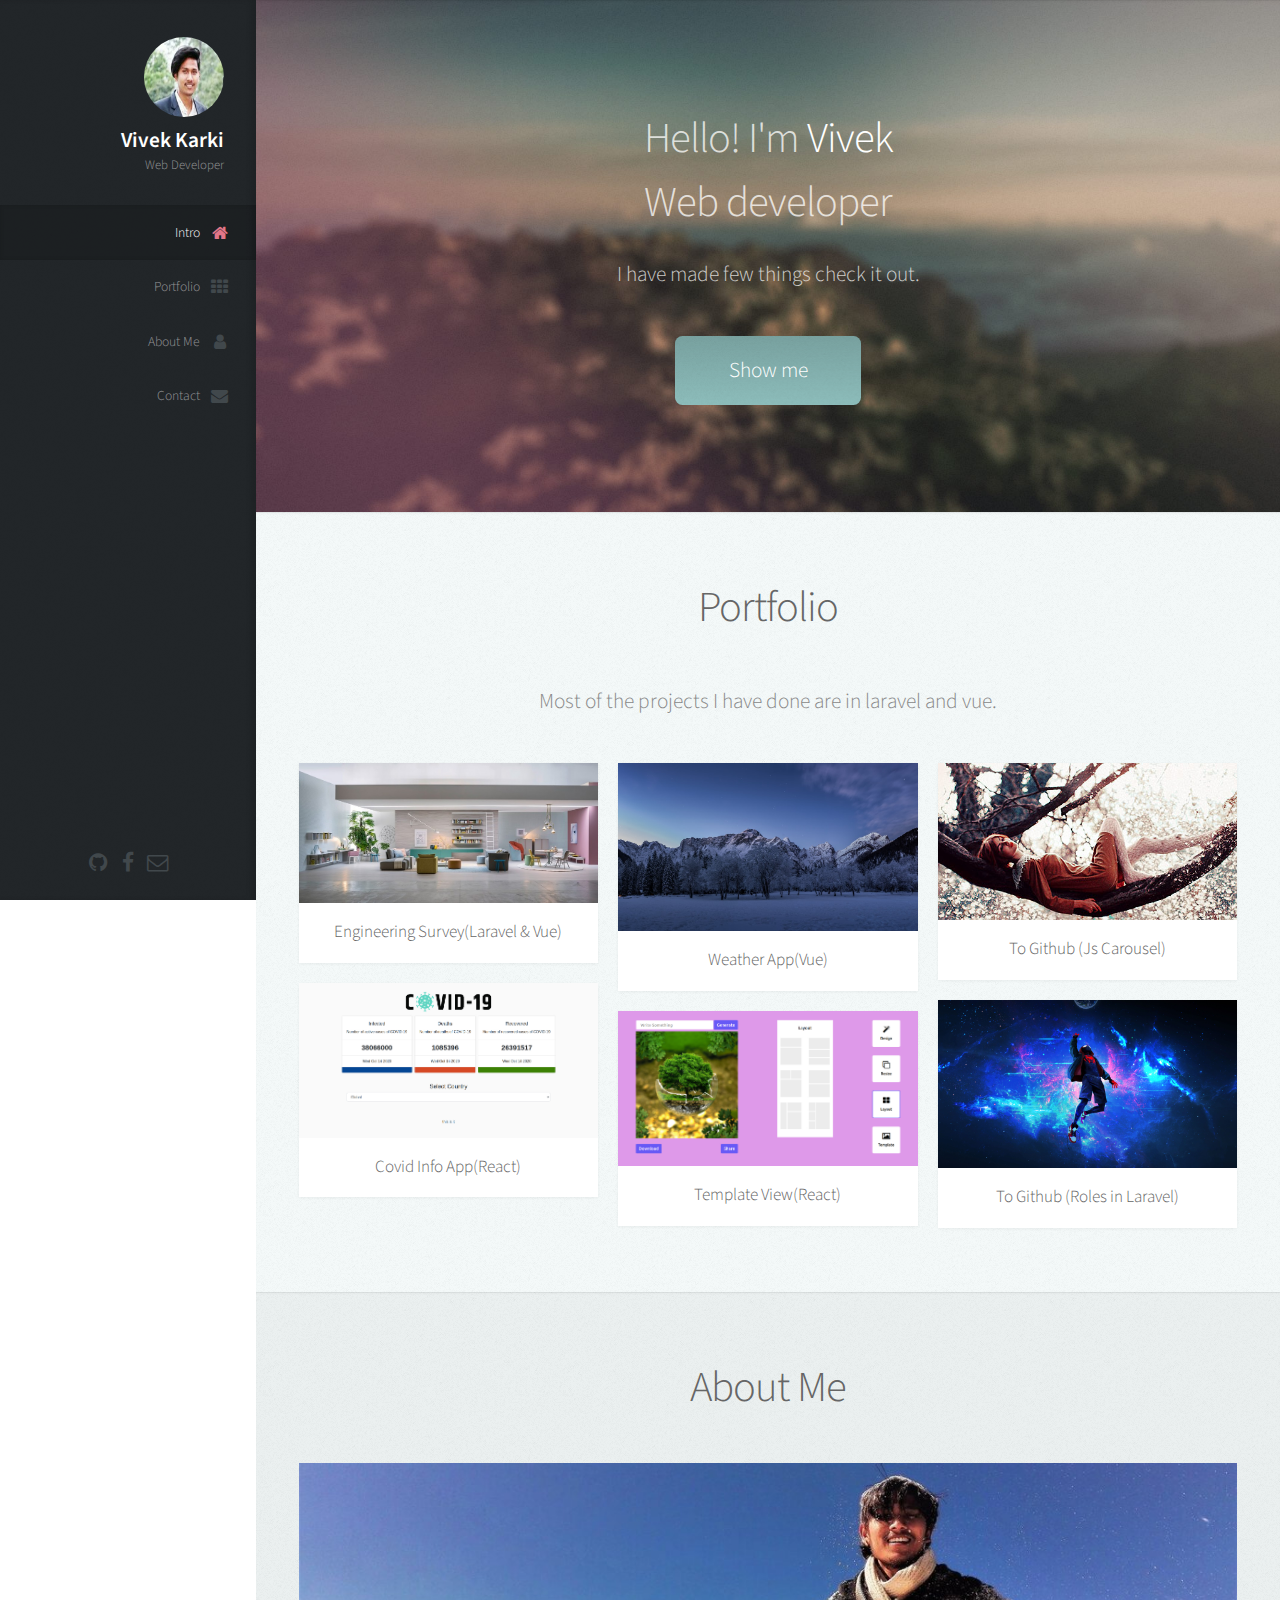
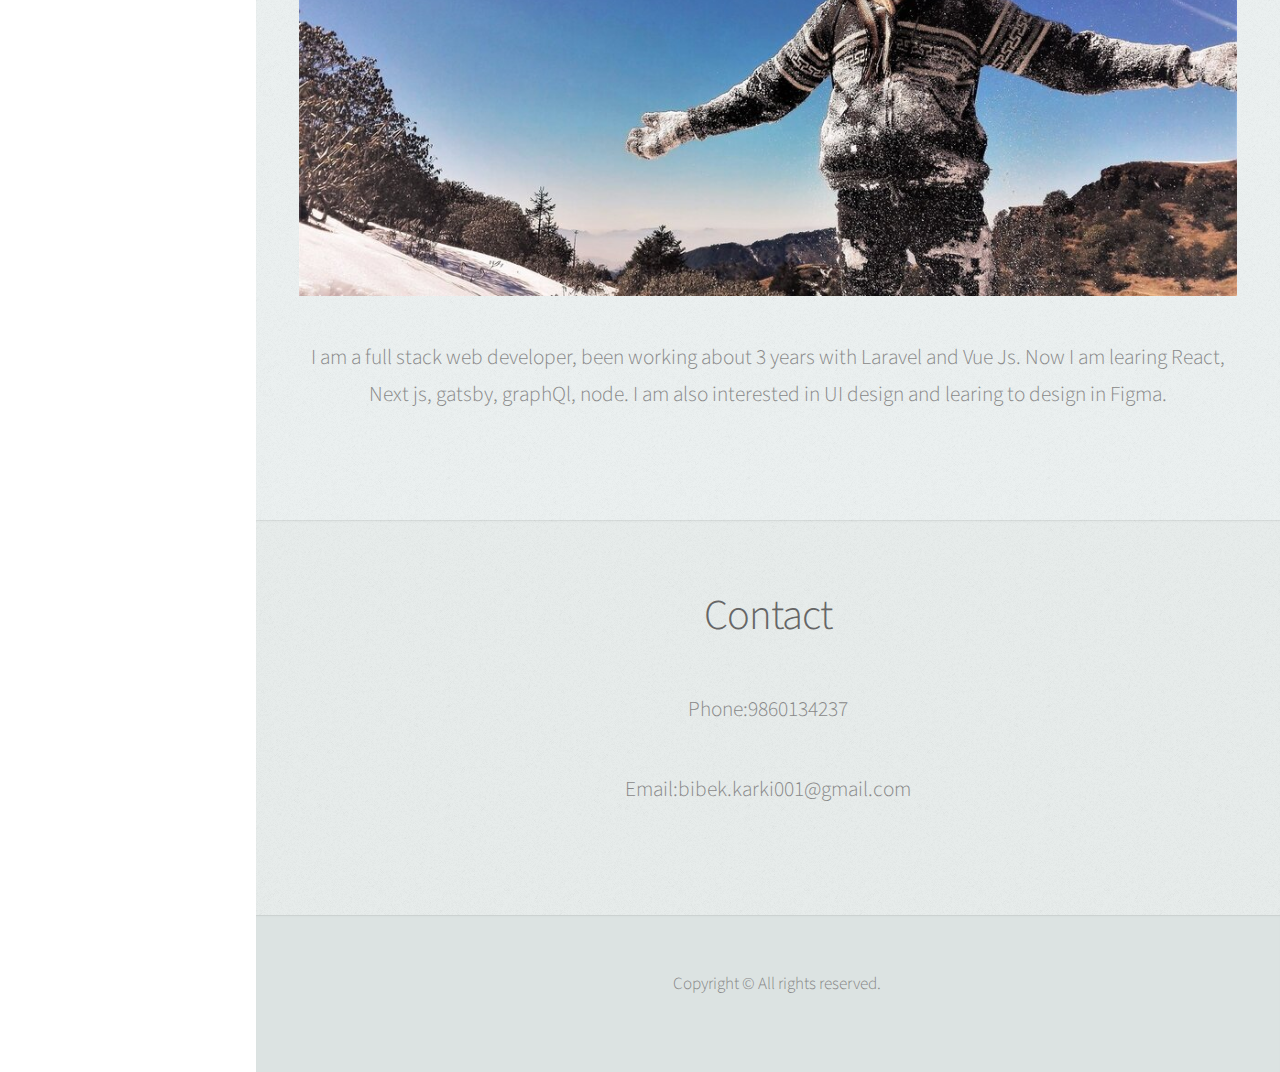
==== commit 6f82bf40: "Updates" ====
--- a/index.html
+++ b/index.html
@@ -1,5 +1,5 @@
-<!DOCTYPE html><html lang="en"><head><meta charSet="utf-8"/><meta http-equiv="x-ua-compatible" content="ie=edge"/><meta name="viewport" content="width=device-width, initial-scale=1, shrink-to-fit=no"/><style data-href="/styles.41e5b3d797431e2d97de.css">@import url(https://fonts.googleapis.com/css?family=Source+Sans+Pro:300,300italic,400,600);
+<!DOCTYPE html><html lang="en"><head><meta charSet="utf-8"/><meta http-equiv="x-ua-compatible" content="ie=edge"/><meta name="viewport" content="width=device-width, initial-scale=1, shrink-to-fit=no"/><style data-href="/styles.55f8c7785ecbdc1a4dfd.css" id="gatsby-global-css">@import url(https://fonts.googleapis.com/css?family=Source+Sans+Pro:300,300italic,400,600);
 /*!
  *  Font Awesome 4.7.0 by @davegandy - http://fontawesome.io - @fontawesome
  *  License - http://fontawesome.io/license (Font: SIL OFL 1.1, CSS: MIT License)
- */@font-face{font-family:FontAwesome;src:url(/static/fontawesome-webfont-674f50d287a8c48dc19ba404d20fe713.eot);src:url(/static/fontawesome-webfont-674f50d287a8c48dc19ba404d20fe713.eot?#iefix&v=4.7.0) format("embedded-opentype"),url(/static/fontawesome-webfont-af7ae505a9eed503f8b8e6982036873e.woff2) format("woff2"),url(/static/fontawesome-webfont-fee66e712a8a08eef5805a46892932ad.woff) format("woff"),url(/static/fontawesome-webfont-b06871f281fee6b241d60582ae9369b9.ttf) format("truetype"),url(/static/fontawesome-webfont-912ec66d7572ff821749319396470bde.svg#fontawesomeregular) format("svg");font-weight:400;font-style:normal}.fa{display:inline-block;font:normal normal normal 14px/1 FontAwesome;font-size:inherit;text-rendering:auto;-webkit-font-smoothing:antialiased;-moz-osx-font-smoothing:grayscale}.fa-lg{font-size:1.33333333em;line-height:.75em;vertical-align:-15%}.fa-2x{font-size:2em}.fa-3x{font-size:3em}.fa-4x{font-size:4em}.fa-5x{font-size:5em}.fa-fw{width:1.28571429em;text-align:center}.fa-ul{padding-left:0;margin-left:2.14285714em;list-style-type:none}.fa-ul>li{position:relative}.fa-li{position:absolute;left:-2.14285714em;width:2.14285714em;top:.14285714em;text-align:center}.fa-li.fa-lg{left:-1.85714286em}.fa-border{padding:.2em .25em .15em;border:.08em solid #eee;border-radius:.1em}.fa-pull-left{float:left}.fa-pull-right{float:right}.fa.fa-pull-left{margin-right:.3em}.fa.fa-pull-right{margin-left:.3em}.pull-right{float:right}.pull-left{float:left}.fa.pull-left{margin-right:.3em}.fa.pull-right{margin-left:.3em}.fa-spin{animation:fa-spin 2s linear infinite}.fa-pulse{animation:fa-spin 1s steps(8) infinite}@keyframes fa-spin{0%{transform:rotate(0deg)}to{transform:rotate(359deg)}}.fa-rotate-90{-ms-filter:"progid:DXImageTransform.Microsoft.BasicImage(rotation=1)";transform:rotate(90deg)}.fa-rotate-180{-ms-filter:"progid:DXImageTransform.Microsoft.BasicImage(rotation=2)";transform:rotate(180deg)}.fa-rotate-270{-ms-filter:"progid:DXImageTransform.Microsoft.BasicImage(rotation=3)";transform:rotate(270deg)}.fa-flip-horizontal{-ms-filter:"progid:DXImageTransform.Microsoft.BasicImage(rotation=0, mirror=1)";transform:scaleX(-1)}.fa-flip-vertical{-ms-filter:"progid:DXImageTransform.Microsoft.BasicImage(rotation=2, mirror=1)";transform:scaleY(-1)}:root .fa-flip-horizontal,:root .fa-flip-vertical,:root .fa-rotate-90,:root .fa-rotate-180,:root .fa-rotate-270{-webkit-filter:none;filter:none}.fa-stack{position:relative;display:inline-block;width:2em;height:2em;line-height:2em;vertical-align:middle}.fa-stack-1x,.fa-stack-2x{position:absolute;left:0;width:100%;text-align:center}.fa-stack-1x{line-height:inherit}.fa-stack-2x{font-size:2em}.fa-inverse{color:#fff}.fa-glass:before{content:"\F000"}.fa-music:before{content:"\F001"}.fa-search:before{content:"\F002"}.fa-envelope-o:before{content:"\F003"}.fa-heart:before{content:"\F004"}.fa-star:before{content:"\F005"}.fa-star-o:before{content:"\F006"}.fa-user:before{content:"\F007"}.fa-film:before{content:"\F008"}.fa-th-large:before{content:"\F009"}.fa-th:before{content:"\F00A"}.fa-th-list:before{content:"\F00B"}.fa-check:before{content:"\F00C"}.fa-close:before,.fa-remove:before,.fa-times:before{content:"\F00D"}.fa-search-plus:before{content:"\F00E"}.fa-search-minus:before{content:"\F010"}.fa-power-off:before{content:"\F011"}.fa-signal:before{content:"\F012"}.fa-cog:before,.fa-gear:before{content:"\F013"}.fa-trash-o:before{content:"\F014"}.fa-home:before{content:"\F015"}.fa-file-o:before{content:"\F016"}.fa-clock-o:before{content:"\F017"}.fa-road:before{content:"\F018"}.fa-download:before{content:"\F019"}.fa-arrow-circle-o-down:before{content:"\F01A"}.fa-arrow-circle-o-up:before{content:"\F01B"}.fa-inbox:before{content:"\F01C"}.fa-play-circle-o:before{content:"\F01D"}.fa-repeat:before,.fa-rotate-right:before{content:"\F01E"}.fa-refresh:before{content:"\F021"}.fa-list-alt:before{content:"\F022"}.fa-lock:before{content:"\F023"}.fa-flag:before{content:"\F024"}.fa-headphones:before{content:"\F025"}.fa-volume-off:before{content:"\F026"}.fa-volume-down:before{content:"\F027"}.fa-volume-up:before{content:"\F028"}.fa-qrcode:before{content:"\F029"}.fa-barcode:before{content:"\F02A"}.fa-tag:before{content:"\F02B"}.fa-tags:before{content:"\F02C"}.fa-book:before{content:"\F02D"}.fa-bookmark:before{content:"\F02E"}.fa-print:before{content:"\F02F"}.fa-camera:before{content:"\F030"}.fa-font:before{content:"\F031"}.fa-bold:before{content:"\F032"}.fa-italic:before{content:"\F033"}.fa-text-height:before{content:"\F034"}.fa-text-width:before{content:"\F035"}.fa-align-left:before{content:"\F036"}.fa-align-center:before{content:"\F037"}.fa-align-right:before{content:"\F038"}.fa-align-justify:before{content:"\F039"}.fa-list:before{content:"\F03A"}.fa-dedent:before,.fa-outdent:before{content:"\F03B"}.fa-indent:before{content:"\F03C"}.fa-video-camera:before{content:"\F03D"}.fa-image:before,.fa-photo:before,.fa-picture-o:before{content:"\F03E"}.fa-pencil:before{content:"\F040"}.fa-map-marker:before{content:"\F041"}.fa-adjust:before{content:"\F042"}.fa-tint:before{content:"\F043"}.fa-edit:before,.fa-pencil-square-o:before{content:"\F044"}.fa-share-square-o:before{content:"\F045"}.fa-check-square-o:before{content:"\F046"}.fa-arrows:before{content:"\F047"}.fa-step-backward:before{content:"\F048"}.fa-fast-backward:before{content:"\F049"}.fa-backward:before{content:"\F04A"}.fa-play:before{content:"\F04B"}.fa-pause:before{content:"\F04C"}.fa-stop:before{content:"\F04D"}.fa-forward:before{content:"\F04E"}.fa-fast-forward:before{content:"\F050"}.fa-step-forward:before{content:"\F051"}.fa-eject:before{content:"\F052"}.fa-chevron-left:before{content:"\F053"}.fa-chevron-right:before{content:"\F054"}.fa-plus-circle:before{content:"\F055"}.fa-minus-circle:before{content:"\F056"}.fa-times-circle:before{content:"\F057"}.fa-check-circle:before{content:"\F058"}.fa-question-circle:before{content:"\F059"}.fa-info-circle:before{content:"\F05A"}.fa-crosshairs:before{content:"\F05B"}.fa-times-circle-o:before{content:"\F05C"}.fa-check-circle-o:before{content:"\F05D"}.fa-ban:before{content:"\F05E"}.fa-arrow-left:before{content:"\F060"}.fa-arrow-right:before{content:"\F061"}.fa-arrow-up:before{content:"\F062"}.fa-arrow-down:before{content:"\F063"}.fa-mail-forward:before,.fa-share:before{content:"\F064"}.fa-expand:before{content:"\F065"}.fa-compress:before{content:"\F066"}.fa-plus:before{content:"\F067"}.fa-minus:before{content:"\F068"}.fa-asterisk:before{content:"\F069"}.fa-exclamation-circle:before{content:"\F06A"}.fa-gift:before{content:"\F06B"}.fa-leaf:before{content:"\F06C"}.fa-fire:before{content:"\F06D"}.fa-eye:before{content:"\F06E"}.fa-eye-slash:before{content:"\F070"}.fa-exclamation-triangle:before,.fa-warning:before{content:"\F071"}.fa-plane:before{content:"\F072"}.fa-calendar:before{content:"\F073"}.fa-random:before{content:"\F074"}.fa-comment:before{content:"\F075"}.fa-magnet:before{content:"\F076"}.fa-chevron-up:before{content:"\F077"}.fa-chevron-down:before{content:"\F078"}.fa-retweet:before{content:"\F079"}.fa-shopping-cart:before{content:"\F07A"}.fa-folder:before{content:"\F07B"}.fa-folder-open:before{content:"\F07C"}.fa-arrows-v:before{content:"\F07D"}.fa-arrows-h:before{content:"\F07E"}.fa-bar-chart-o:before,.fa-bar-chart:before{content:"\F080"}.fa-twitter-square:before{content:"\F081"}.fa-facebook-square:before{content:"\F082"}.fa-camera-retro:before{content:"\F083"}.fa-key:before{content:"\F084"}.fa-cogs:before,.fa-gears:before{content:"\F085"}.fa-comments:before{content:"\F086"}.fa-thumbs-o-up:before{content:"\F087"}.fa-thumbs-o-down:before{content:"\F088"}.fa-star-half:before{content:"\F089"}.fa-heart-o:before{content:"\F08A"}.fa-sign-out:before{content:"\F08B"}.fa-linkedin-square:before{content:"\F08C"}.fa-thumb-tack:before{content:"\F08D"}.fa-external-link:before{content:"\F08E"}.fa-sign-in:before{content:"\F090"}.fa-trophy:before{content:"\F091"}.fa-github-square:before{content:"\F092"}.fa-upload:before{content:"\F093"}.fa-lemon-o:before{content:"\F094"}.fa-phone:before{content:"\F095"}.fa-square-o:before{content:"\F096"}.fa-bookmark-o:before{content:"\F097"}.fa-phone-square:before{content:"\F098"}.fa-twitter:before{content:"\F099"}.fa-facebook-f:before,.fa-facebook:before{content:"\F09A"}.fa-github:before{content:"\F09B"}.fa-unlock:before{content:"\F09C"}.fa-credit-card:before{content:"\F09D"}.fa-feed:before,.fa-rss:before{content:"\F09E"}.fa-hdd-o:before{content:"\F0A0"}.fa-bullhorn:before{content:"\F0A1"}.fa-bell:before{content:"\F0F3"}.fa-certificate:before{content:"\F0A3"}.fa-hand-o-right:before{content:"\F0A4"}.fa-hand-o-left:before{content:"\F0A5"}.fa-hand-o-up:before{content:"\F0A6"}.fa-hand-o-down:before{content:"\F0A7"}.fa-arrow-circle-left:before{content:"\F0A8"}.fa-arrow-circle-right:before{content:"\F0A9"}.fa-arrow-circle-up:before{content:"\F0AA"}.fa-arrow-circle-down:before{content:"\F0AB"}.fa-globe:before{content:"\F0AC"}.fa-wrench:before{content:"\F0AD"}.fa-tasks:before{content:"\F0AE"}.fa-filter:before{content:"\F0B0"}.fa-briefcase:before{content:"\F0B1"}.fa-arrows-alt:before{content:"\F0B2"}.fa-group:before,.fa-users:before{content:"\F0C0"}.fa-chain:before,.fa-link:before{content:"\F0C1"}.fa-cloud:before{content:"\F0C2"}.fa-flask:before{content:"\F0C3"}.fa-cut:before,.fa-scissors:before{content:"\F0C4"}.fa-copy:before,.fa-files-o:before{content:"\F0C5"}.fa-paperclip:before{content:"\F0C6"}.fa-floppy-o:before,.fa-save:before{content:"\F0C7"}.fa-square:before{content:"\F0C8"}.fa-bars:before,.fa-navicon:before,.fa-reorder:before{content:"\F0C9"}.fa-list-ul:before{content:"\F0CA"}.fa-list-ol:before{content:"\F0CB"}.fa-strikethrough:before{content:"\F0CC"}.fa-underline:before{content:"\F0CD"}.fa-table:before{content:"\F0CE"}.fa-magic:before{content:"\F0D0"}.fa-truck:before{content:"\F0D1"}.fa-pinterest:before{content:"\F0D2"}.fa-pinterest-square:before{content:"\F0D3"}.fa-google-plus-square:before{content:"\F0D4"}.fa-google-plus:before{content:"\F0D5"}.fa-money:before{content:"\F0D6"}.fa-caret-down:before{content:"\F0D7"}.fa-caret-up:before{content:"\F0D8"}.fa-caret-left:before{content:"\F0D9"}.fa-caret-right:before{content:"\F0DA"}.fa-columns:before{content:"\F0DB"}.fa-sort:before,.fa-unsorted:before{content:"\F0DC"}.fa-sort-desc:before,.fa-sort-down:before{content:"\F0DD"}.fa-sort-asc:before,.fa-sort-up:before{content:"\F0DE"}.fa-envelope:before{content:"\F0E0"}.fa-linkedin:before{content:"\F0E1"}.fa-rotate-left:before,.fa-undo:before{content:"\F0E2"}.fa-gavel:before,.fa-legal:before{content:"\F0E3"}.fa-dashboard:before,.fa-tachometer:before{content:"\F0E4"}.fa-comment-o:before{content:"\F0E5"}.fa-comments-o:before{content:"\F0E6"}.fa-bolt:before,.fa-flash:before{content:"\F0E7"}.fa-sitemap:before{content:"\F0E8"}.fa-umbrella:before{content:"\F0E9"}.fa-clipboard:before,.fa-paste:before{content:"\F0EA"}.fa-lightbulb-o:before{content:"\F0EB"}.fa-exchange:before{content:"\F0EC"}.fa-cloud-download:before{content:"\F0ED"}.fa-cloud-upload:before{content:"\F0EE"}.fa-user-md:before{content:"\F0F0"}.fa-stethoscope:before{content:"\F0F1"}.fa-suitcase:before{content:"\F0F2"}.fa-bell-o:before{content:"\F0A2"}.fa-coffee:before{content:"\F0F4"}.fa-cutlery:before{content:"\F0F5"}.fa-file-text-o:before{content:"\F0F6"}.fa-building-o:before{content:"\F0F7"}.fa-hospital-o:before{content:"\F0F8"}.fa-ambulance:before{content:"\F0F9"}.fa-medkit:before{content:"\F0FA"}.fa-fighter-jet:before{content:"\F0FB"}.fa-beer:before{content:"\F0FC"}.fa-h-square:before{content:"\F0FD"}.fa-plus-square:before{content:"\F0FE"}.fa-angle-double-left:before{content:"\F100"}.fa-angle-double-right:before{content:"\F101"}.fa-angle-double-up:before{content:"\F102"}.fa-angle-double-down:before{content:"\F103"}.fa-angle-left:before{content:"\F104"}.fa-angle-right:before{content:"\F105"}.fa-angle-up:before{content:"\F106"}.fa-angle-down:before{content:"\F107"}.fa-desktop:before{content:"\F108"}.fa-laptop:before{content:"\F109"}.fa-tablet:before{content:"\F10A"}.fa-mobile-phone:before,.fa-mobile:before{content:"\F10B"}.fa-circle-o:before{content:"\F10C"}.fa-quote-left:before{content:"\F10D"}.fa-quote-right:before{content:"\F10E"}.fa-spinner:before{content:"\F110"}.fa-circle:before{content:"\F111"}.fa-mail-reply:before,.fa-reply:before{content:"\F112"}.fa-github-alt:before{content:"\F113"}.fa-folder-o:before{content:"\F114"}.fa-folder-open-o:before{content:"\F115"}.fa-smile-o:before{content:"\F118"}.fa-frown-o:before{content:"\F119"}.fa-meh-o:before{content:"\F11A"}.fa-gamepad:before{content:"\F11B"}.fa-keyboard-o:before{content:"\F11C"}.fa-flag-o:before{content:"\F11D"}.fa-flag-checkered:before{content:"\F11E"}.fa-terminal:before{content:"\F120"}.fa-code:before{content:"\F121"}.fa-mail-reply-all:before,.fa-reply-all:before{content:"\F122"}.fa-star-half-empty:before,.fa-star-half-full:before,.fa-star-half-o:before{content:"\F123"}.fa-location-arrow:before{content:"\F124"}.fa-crop:before{content:"\F125"}.fa-code-fork:before{content:"\F126"}.fa-chain-broken:before,.fa-unlink:before{content:"\F127"}.fa-question:before{content:"\F128"}.fa-info:before{content:"\F129"}.fa-exclamation:before{content:"\F12A"}.fa-superscript:before{content:"\F12B"}.fa-subscript:before{content:"\F12C"}.fa-eraser:before{content:"\F12D"}.fa-puzzle-piece:before{content:"\F12E"}.fa-microphone:before{content:"\F130"}.fa-microphone-slash:before{content:"\F131"}.fa-shield:before{content:"\F132"}.fa-calendar-o:before{content:"\F133"}.fa-fire-extinguisher:before{content:"\F134"}.fa-rocket:before{content:"\F135"}.fa-maxcdn:before{content:"\F136"}.fa-chevron-circle-left:before{content:"\F137"}.fa-chevron-circle-right:before{content:"\F138"}.fa-chevron-circle-up:before{content:"\F139"}.fa-chevron-circle-down:before{content:"\F13A"}.fa-html5:before{content:"\F13B"}.fa-css3:before{content:"\F13C"}.fa-anchor:before{content:"\F13D"}.fa-unlock-alt:before{content:"\F13E"}.fa-bullseye:before{content:"\F140"}.fa-ellipsis-h:before{content:"\F141"}.fa-ellipsis-v:before{content:"\F142"}.fa-rss-square:before{content:"\F143"}.fa-play-circle:before{content:"\F144"}.fa-ticket:before{content:"\F145"}.fa-minus-square:before{content:"\F146"}.fa-minus-square-o:before{content:"\F147"}.fa-level-up:before{content:"\F148"}.fa-level-down:before{content:"\F149"}.fa-check-square:before{content:"\F14A"}.fa-pencil-square:before{content:"\F14B"}.fa-external-link-square:before{content:"\F14C"}.fa-share-square:before{content:"\F14D"}.fa-compass:before{content:"\F14E"}.fa-caret-square-o-down:before,.fa-toggle-down:before{content:"\F150"}.fa-caret-square-o-up:before,.fa-toggle-up:before{content:"\F151"}.fa-caret-square-o-right:before,.fa-toggle-right:before{content:"\F152"}.fa-eur:before,.fa-euro:before{content:"\F153"}.fa-gbp:before{content:"\F154"}.fa-dollar:before,.fa-usd:before{content:"\F155"}.fa-inr:before,.fa-rupee:before{content:"\F156"}.fa-cny:before,.fa-jpy:before,.fa-rmb:before,.fa-yen:before{content:"\F157"}.fa-rouble:before,.fa-rub:before,.fa-ruble:before{content:"\F158"}.fa-krw:before,.fa-won:before{content:"\F159"}.fa-bitcoin:before,.fa-btc:before{content:"\F15A"}.fa-file:before{content:"\F15B"}.fa-file-text:before{content:"\F15C"}.fa-sort-alpha-asc:before{content:"\F15D"}.fa-sort-alpha-desc:before{content:"\F15E"}.fa-sort-amount-asc:before{content:"\F160"}.fa-sort-amount-desc:before{content:"\F161"}.fa-sort-numeric-asc:before{content:"\F162"}.fa-sort-numeric-desc:before{content:"\F163"}.fa-thumbs-up:before{content:"\F164"}.fa-thumbs-down:before{content:"\F165"}.fa-youtube-square:before{content:"\F166"}.fa-youtube:before{content:"\F167"}.fa-xing:before{content:"\F168"}.fa-xing-square:before{content:"\F169"}.fa-youtube-play:before{content:"\F16A"}.fa-dropbox:before{content:"\F16B"}.fa-stack-overflow:before{content:"\F16C"}.fa-instagram:before{content:"\F16D"}.fa-flickr:before{content:"\F16E"}.fa-adn:before{content:"\F170"}.fa-bitbucket:before{content:"\F171"}.fa-bitbucket-square:before{content:"\F172"}.fa-tumblr:before{content:"\F173"}.fa-tumblr-square:before{content:"\F174"}.fa-long-arrow-down:before{content:"\F175"}.fa-long-arrow-up:before{content:"\F176"}.fa-long-arrow-left:before{content:"\F177"}.fa-long-arrow-right:before{content:"\F178"}.fa-apple:before{content:"\F179"}.fa-windows:before{content:"\F17A"}.fa-android:before{content:"\F17B"}.fa-linux:before{content:"\F17C"}.fa-dribbble:before{content:"\F17D"}.fa-skype:before{content:"\F17E"}.fa-foursquare:before{content:"\F180"}.fa-trello:before{content:"\F181"}.fa-female:before{content:"\F182"}.fa-male:before{content:"\F183"}.fa-gittip:before,.fa-gratipay:before{content:"\F184"}.fa-sun-o:before{content:"\F185"}.fa-moon-o:before{content:"\F186"}.fa-archive:before{content:"\F187"}.fa-bug:before{content:"\F188"}.fa-vk:before{content:"\F189"}.fa-weibo:before{content:"\F18A"}.fa-renren:before{content:"\F18B"}.fa-pagelines:before{content:"\F18C"}.fa-stack-exchange:before{content:"\F18D"}.fa-arrow-circle-o-right:before{content:"\F18E"}.fa-arrow-circle-o-left:before{content:"\F190"}.fa-caret-square-o-left:before,.fa-toggle-left:before{content:"\F191"}.fa-dot-circle-o:before{content:"\F192"}.fa-wheelchair:before{content:"\F193"}.fa-vimeo-square:before{content:"\F194"}.fa-try:before,.fa-turkish-lira:before{content:"\F195"}.fa-plus-square-o:before{content:"\F196"}.fa-space-shuttle:before{content:"\F197"}.fa-slack:before{content:"\F198"}.fa-envelope-square:before{content:"\F199"}.fa-wordpress:before{content:"\F19A"}.fa-openid:before{content:"\F19B"}.fa-bank:before,.fa-institution:before,.fa-university:before{content:"\F19C"}.fa-graduation-cap:before,.fa-mortar-board:before{content:"\F19D"}.fa-yahoo:before{content:"\F19E"}.fa-google:before{content:"\F1A0"}.fa-reddit:before{content:"\F1A1"}.fa-reddit-square:before{content:"\F1A2"}.fa-stumbleupon-circle:before{content:"\F1A3"}.fa-stumbleupon:before{content:"\F1A4"}.fa-delicious:before{content:"\F1A5"}.fa-digg:before{content:"\F1A6"}.fa-pied-piper-pp:before{content:"\F1A7"}.fa-pied-piper-alt:before{content:"\F1A8"}.fa-drupal:before{content:"\F1A9"}.fa-joomla:before{content:"\F1AA"}.fa-language:before{content:"\F1AB"}.fa-fax:before{content:"\F1AC"}.fa-building:before{content:"\F1AD"}.fa-child:before{content:"\F1AE"}.fa-paw:before{content:"\F1B0"}.fa-spoon:before{content:"\F1B1"}.fa-cube:before{content:"\F1B2"}.fa-cubes:before{content:"\F1B3"}.fa-behance:before{content:"\F1B4"}.fa-behance-square:before{content:"\F1B5"}.fa-steam:before{content:"\F1B6"}.fa-steam-square:before{content:"\F1B7"}.fa-recycle:before{content:"\F1B8"}.fa-automobile:before,.fa-car:before{content:"\F1B9"}.fa-cab:before,.fa-taxi:before{content:"\F1BA"}.fa-tree:before{content:"\F1BB"}.fa-spotify:before{content:"\F1BC"}.fa-deviantart:before{content:"\F1BD"}.fa-soundcloud:before{content:"\F1BE"}.fa-database:before{content:"\F1C0"}.fa-file-pdf-o:before{content:"\F1C1"}.fa-file-word-o:before{content:"\F1C2"}.fa-file-excel-o:before{content:"\F1C3"}.fa-file-powerpoint-o:before{content:"\F1C4"}.fa-file-image-o:before,.fa-file-photo-o:before,.fa-file-picture-o:before{content:"\F1C5"}.fa-file-archive-o:before,.fa-file-zip-o:before{content:"\F1C6"}.fa-file-audio-o:before,.fa-file-sound-o:before{content:"\F1C7"}.fa-file-movie-o:before,.fa-file-video-o:before{content:"\F1C8"}.fa-file-code-o:before{content:"\F1C9"}.fa-vine:before{content:"\F1CA"}.fa-codepen:before{content:"\F1CB"}.fa-jsfiddle:before{content:"\F1CC"}.fa-life-bouy:before,.fa-life-buoy:before,.fa-life-ring:before,.fa-life-saver:before,.fa-support:before{content:"\F1CD"}.fa-circle-o-notch:before{content:"\F1CE"}.fa-ra:before,.fa-rebel:before,.fa-resistance:before{content:"\F1D0"}.fa-empire:before,.fa-ge:before{content:"\F1D1"}.fa-git-square:before{content:"\F1D2"}.fa-git:before{content:"\F1D3"}.fa-hacker-news:before,.fa-y-combinator-square:before,.fa-yc-square:before{content:"\F1D4"}.fa-tencent-weibo:before{content:"\F1D5"}.fa-qq:before{content:"\F1D6"}.fa-wechat:before,.fa-weixin:before{content:"\F1D7"}.fa-paper-plane:before,.fa-send:before{content:"\F1D8"}.fa-paper-plane-o:before,.fa-send-o:before{content:"\F1D9"}.fa-history:before{content:"\F1DA"}.fa-circle-thin:before{content:"\F1DB"}.fa-header:before{content:"\F1DC"}.fa-paragraph:before{content:"\F1DD"}.fa-sliders:before{content:"\F1DE"}.fa-share-alt:before{content:"\F1E0"}.fa-share-alt-square:before{content:"\F1E1"}.fa-bomb:before{content:"\F1E2"}.fa-futbol-o:before,.fa-soccer-ball-o:before{content:"\F1E3"}.fa-tty:before{content:"\F1E4"}.fa-binoculars:before{content:"\F1E5"}.fa-plug:before{content:"\F1E6"}.fa-slideshare:before{content:"\F1E7"}.fa-twitch:before{content:"\F1E8"}.fa-yelp:before{content:"\F1E9"}.fa-newspaper-o:before{content:"\F1EA"}.fa-wifi:before{content:"\F1EB"}.fa-calculator:before{content:"\F1EC"}.fa-paypal:before{content:"\F1ED"}.fa-google-wallet:before{content:"\F1EE"}.fa-cc-visa:before{content:"\F1F0"}.fa-cc-mastercard:before{content:"\F1F1"}.fa-cc-discover:before{content:"\F1F2"}.fa-cc-amex:before{content:"\F1F3"}.fa-cc-paypal:before{content:"\F1F4"}.fa-cc-stripe:before{content:"\F1F5"}.fa-bell-slash:before{content:"\F1F6"}.fa-bell-slash-o:before{content:"\F1F7"}.fa-trash:before{content:"\F1F8"}.fa-copyright:before{content:"\F1F9"}.fa-at:before{content:"\F1FA"}.fa-eyedropper:before{content:"\F1FB"}.fa-paint-brush:before{content:"\F1FC"}.fa-birthday-cake:before{content:"\F1FD"}.fa-area-chart:before{content:"\F1FE"}.fa-pie-chart:before{content:"\F200"}.fa-line-chart:before{content:"\F201"}.fa-lastfm:before{content:"\F202"}.fa-lastfm-square:before{content:"\F203"}.fa-toggle-off:before{content:"\F204"}.fa-toggle-on:before{content:"\F205"}.fa-bicycle:before{content:"\F206"}.fa-bus:before{content:"\F207"}.fa-ioxhost:before{content:"\F208"}.fa-angellist:before{content:"\F209"}.fa-cc:before{content:"\F20A"}.fa-ils:before,.fa-shekel:before,.fa-sheqel:before{content:"\F20B"}.fa-meanpath:before{content:"\F20C"}.fa-buysellads:before{content:"\F20D"}.fa-connectdevelop:before{content:"\F20E"}.fa-dashcube:before{content:"\F210"}.fa-forumbee:before{content:"\F211"}.fa-leanpub:before{content:"\F212"}.fa-sellsy:before{content:"\F213"}.fa-shirtsinbulk:before{content:"\F214"}.fa-simplybuilt:before{content:"\F215"}.fa-skyatlas:before{content:"\F216"}.fa-cart-plus:before{content:"\F217"}.fa-cart-arrow-down:before{content:"\F218"}.fa-diamond:before{content:"\F219"}.fa-ship:before{content:"\F21A"}.fa-user-secret:before{content:"\F21B"}.fa-motorcycle:before{content:"\F21C"}.fa-street-view:before{content:"\F21D"}.fa-heartbeat:before{content:"\F21E"}.fa-venus:before{content:"\F221"}.fa-mars:before{content:"\F222"}.fa-mercury:before{content:"\F223"}.fa-intersex:before,.fa-transgender:before{content:"\F224"}.fa-transgender-alt:before{content:"\F225"}.fa-venus-double:before{content:"\F226"}.fa-mars-double:before{content:"\F227"}.fa-venus-mars:before{content:"\F228"}.fa-mars-stroke:before{content:"\F229"}.fa-mars-stroke-v:before{content:"\F22A"}.fa-mars-stroke-h:before{content:"\F22B"}.fa-neuter:before{content:"\F22C"}.fa-genderless:before{content:"\F22D"}.fa-facebook-official:before{content:"\F230"}.fa-pinterest-p:before{content:"\F231"}.fa-whatsapp:before{content:"\F232"}.fa-server:before{content:"\F233"}.fa-user-plus:before{content:"\F234"}.fa-user-times:before{content:"\F235"}.fa-bed:before,.fa-hotel:before{content:"\F236"}.fa-viacoin:before{content:"\F237"}.fa-train:before{content:"\F238"}.fa-subway:before{content:"\F239"}.fa-medium:before{content:"\F23A"}.fa-y-combinator:before,.fa-yc:before{content:"\F23B"}.fa-optin-monster:before{content:"\F23C"}.fa-opencart:before{content:"\F23D"}.fa-expeditedssl:before{content:"\F23E"}.fa-battery-4:before,.fa-battery-full:before,.fa-battery:before{content:"\F240"}.fa-battery-3:before,.fa-battery-three-quarters:before{content:"\F241"}.fa-battery-2:before,.fa-battery-half:before{content:"\F242"}.fa-battery-1:before,.fa-battery-quarter:before{content:"\F243"}.fa-battery-0:before,.fa-battery-empty:before{content:"\F244"}.fa-mouse-pointer:before{content:"\F245"}.fa-i-cursor:before{content:"\F246"}.fa-object-group:before{content:"\F247"}.fa-object-ungroup:before{content:"\F248"}.fa-sticky-note:before{content:"\F249"}.fa-sticky-note-o:before{content:"\F24A"}.fa-cc-jcb:before{content:"\F24B"}.fa-cc-diners-club:before{content:"\F24C"}.fa-clone:before{content:"\F24D"}.fa-balance-scale:before{content:"\F24E"}.fa-hourglass-o:before{content:"\F250"}.fa-hourglass-1:before,.fa-hourglass-start:before{content:"\F251"}.fa-hourglass-2:before,.fa-hourglass-half:before{content:"\F252"}.fa-hourglass-3:before,.fa-hourglass-end:before{content:"\F253"}.fa-hourglass:before{content:"\F254"}.fa-hand-grab-o:before,.fa-hand-rock-o:before{content:"\F255"}.fa-hand-paper-o:before,.fa-hand-stop-o:before{content:"\F256"}.fa-hand-scissors-o:before{content:"\F257"}.fa-hand-lizard-o:before{content:"\F258"}.fa-hand-spock-o:before{content:"\F259"}.fa-hand-pointer-o:before{content:"\F25A"}.fa-hand-peace-o:before{content:"\F25B"}.fa-trademark:before{content:"\F25C"}.fa-registered:before{content:"\F25D"}.fa-creative-commons:before{content:"\F25E"}.fa-gg:before{content:"\F260"}.fa-gg-circle:before{content:"\F261"}.fa-tripadvisor:before{content:"\F262"}.fa-odnoklassniki:before{content:"\F263"}.fa-odnoklassniki-square:before{content:"\F264"}.fa-get-pocket:before{content:"\F265"}.fa-wikipedia-w:before{content:"\F266"}.fa-safari:before{content:"\F267"}.fa-chrome:before{content:"\F268"}.fa-firefox:before{content:"\F269"}.fa-opera:before{content:"\F26A"}.fa-internet-explorer:before{content:"\F26B"}.fa-television:before,.fa-tv:before{content:"\F26C"}.fa-contao:before{content:"\F26D"}.fa-500px:before{content:"\F26E"}.fa-amazon:before{content:"\F270"}.fa-calendar-plus-o:before{content:"\F271"}.fa-calendar-minus-o:before{content:"\F272"}.fa-calendar-times-o:before{content:"\F273"}.fa-calendar-check-o:before{content:"\F274"}.fa-industry:before{content:"\F275"}.fa-map-pin:before{content:"\F276"}.fa-map-signs:before{content:"\F277"}.fa-map-o:before{content:"\F278"}.fa-map:before{content:"\F279"}.fa-commenting:before{content:"\F27A"}.fa-commenting-o:before{content:"\F27B"}.fa-houzz:before{content:"\F27C"}.fa-vimeo:before{content:"\F27D"}.fa-black-tie:before{content:"\F27E"}.fa-fonticons:before{content:"\F280"}.fa-reddit-alien:before{content:"\F281"}.fa-edge:before{content:"\F282"}.fa-credit-card-alt:before{content:"\F283"}.fa-codiepie:before{content:"\F284"}.fa-modx:before{content:"\F285"}.fa-fort-awesome:before{content:"\F286"}.fa-usb:before{content:"\F287"}.fa-product-hunt:before{content:"\F288"}.fa-mixcloud:before{content:"\F289"}.fa-scribd:before{content:"\F28A"}.fa-pause-circle:before{content:"\F28B"}.fa-pause-circle-o:before{content:"\F28C"}.fa-stop-circle:before{content:"\F28D"}.fa-stop-circle-o:before{content:"\F28E"}.fa-shopping-bag:before{content:"\F290"}.fa-shopping-basket:before{content:"\F291"}.fa-hashtag:before{content:"\F292"}.fa-bluetooth:before{content:"\F293"}.fa-bluetooth-b:before{content:"\F294"}.fa-percent:before{content:"\F295"}.fa-gitlab:before{content:"\F296"}.fa-wpbeginner:before{content:"\F297"}.fa-wpforms:before{content:"\F298"}.fa-envira:before{content:"\F299"}.fa-universal-access:before{content:"\F29A"}.fa-wheelchair-alt:before{content:"\F29B"}.fa-question-circle-o:before{content:"\F29C"}.fa-blind:before{content:"\F29D"}.fa-audio-description:before{content:"\F29E"}.fa-volume-control-phone:before{content:"\F2A0"}.fa-braille:before{content:"\F2A1"}.fa-assistive-listening-systems:before{content:"\F2A2"}.fa-american-sign-language-interpreting:before,.fa-asl-interpreting:before{content:"\F2A3"}.fa-deaf:before,.fa-deafness:before,.fa-hard-of-hearing:before{content:"\F2A4"}.fa-glide:before{content:"\F2A5"}.fa-glide-g:before{content:"\F2A6"}.fa-sign-language:before,.fa-signing:before{content:"\F2A7"}.fa-low-vision:before{content:"\F2A8"}.fa-viadeo:before{content:"\F2A9"}.fa-viadeo-square:before{content:"\F2AA"}.fa-snapchat:before{content:"\F2AB"}.fa-snapchat-ghost:before{content:"\F2AC"}.fa-snapchat-square:before{content:"\F2AD"}.fa-pied-piper:before{content:"\F2AE"}.fa-first-order:before{content:"\F2B0"}.fa-yoast:before{content:"\F2B1"}.fa-themeisle:before{content:"\F2B2"}.fa-google-plus-circle:before,.fa-google-plus-official:before{content:"\F2B3"}.fa-fa:before,.fa-font-awesome:before{content:"\F2B4"}.fa-handshake-o:before{content:"\F2B5"}.fa-envelope-open:before{content:"\F2B6"}.fa-envelope-open-o:before{content:"\F2B7"}.fa-linode:before{content:"\F2B8"}.fa-address-book:before{content:"\F2B9"}.fa-address-book-o:before{content:"\F2BA"}.fa-address-card:before,.fa-vcard:before{content:"\F2BB"}.fa-address-card-o:before,.fa-vcard-o:before{content:"\F2BC"}.fa-user-circle:before{content:"\F2BD"}.fa-user-circle-o:before{content:"\F2BE"}.fa-user-o:before{content:"\F2C0"}.fa-id-badge:before{content:"\F2C1"}.fa-drivers-license:before,.fa-id-card:before{content:"\F2C2"}.fa-drivers-license-o:before,.fa-id-card-o:before{content:"\F2C3"}.fa-quora:before{content:"\F2C4"}.fa-free-code-camp:before{content:"\F2C5"}.fa-telegram:before{content:"\F2C6"}.fa-thermometer-4:before,.fa-thermometer-full:before,.fa-thermometer:before{content:"\F2C7"}.fa-thermometer-3:before,.fa-thermometer-three-quarters:before{content:"\F2C8"}.fa-thermometer-2:before,.fa-thermometer-half:before{content:"\F2C9"}.fa-thermometer-1:before,.fa-thermometer-quarter:before{content:"\F2CA"}.fa-thermometer-0:before,.fa-thermometer-empty:before{content:"\F2CB"}.fa-shower:before{content:"\F2CC"}.fa-bath:before,.fa-bathtub:before,.fa-s15:before{content:"\F2CD"}.fa-podcast:before{content:"\F2CE"}.fa-window-maximize:before{content:"\F2D0"}.fa-window-minimize:before{content:"\F2D1"}.fa-window-restore:before{content:"\F2D2"}.fa-times-rectangle:before,.fa-window-close:before{content:"\F2D3"}.fa-times-rectangle-o:before,.fa-window-close-o:before{content:"\F2D4"}.fa-bandcamp:before{content:"\F2D5"}.fa-grav:before{content:"\F2D6"}.fa-etsy:before{content:"\F2D7"}.fa-imdb:before{content:"\F2D8"}.fa-ravelry:before{content:"\F2D9"}.fa-eercast:before{content:"\F2DA"}.fa-microchip:before{content:"\F2DB"}.fa-snowflake-o:before{content:"\F2DC"}.fa-superpowers:before{content:"\F2DD"}.fa-wpexplorer:before{content:"\F2DE"}.fa-meetup:before{content:"\F2E0"}.sr-only{position:absolute;width:1px;height:1px;padding:0;margin:-1px;overflow:hidden;clip:rect(0,0,0,0);border:0}.sr-only-focusable:active,.sr-only-focusable:focus{position:static;width:auto;height:auto;margin:0;overflow:visible;clip:auto}a,abbr,acronym,address,applet,article,aside,audio,b,big,blockquote,body,canvas,caption,center,cite,code,dd,del,details,dfn,div,dl,dt,em,embed,fieldset,figcaption,figure,footer,form,h1,h2,h3,h4,h5,h6,header,hgroup,html,i,iframe,img,ins,kbd,label,legend,li,mark,menu,nav,object,ol,output,p,pre,q,ruby,s,samp,section,small,span,strike,strong,sub,summary,sup,table,tbody,td,tfoot,th,thead,time,tr,tt,u,ul,var,video{margin:0;padding:0;border:0;font-size:100%;font:inherit;vertical-align:baseline}article,aside,details,figcaption,figure,footer,header,hgroup,menu,nav,section{display:block}body{line-height:1}ol,ul{list-style:none}blockquote,q{quotes:none}blockquote:after,blockquote:before,q:after,q:before{content:"";content:none}table{border-collapse:collapse;border-spacing:0}body{-webkit-text-size-adjust:none}mark{background-color:transparent;color:inherit}input::-moz-focus-inner{border:0;padding:0}input,select,textarea{-webkit-appearance:none;-ms-appearance:none;appearance:none}html{box-sizing:border-box}*,:after,:before{box-sizing:inherit}body{background:#fff;font-family:Source Sans Pro,sans-serif;font-size:19pt;font-weight:300;line-height:1.75em;color:#888}body.is-preload *,body.is-preload :after,body.is-preload :before{animation:none!important;transition:none!important}input,select,textarea{font-family:Source Sans Pro,sans-serif;font-size:19pt;font-weight:300;line-height:1.75em;color:#888}h1,h2,h3,h4,h5,h6{font-weight:300;color:#666;line-height:1.5em}h1 a,h2 a,h3 a,h4 a,h5 a,h6 a{color:inherit;text-decoration:none}h1 a strong,h2 a strong,h3 a strong,h4 a strong,h5 a strong,h6 a strong{color:#333}h2{font-size:2em;letter-spacing:-1px}h2.alt{color:#888}h2.alt strong{color:#666}h3{font-size:1.5em}header{margin:0 0 2em}header>p{margin:1em 0 0}footer{margin:2em 0 0}b,strong{font-weight:300;color:#666}em,i{font-style:italic}a{text-decoration:none;color:inherit;border-bottom:1px dotted hsla(0,0%,50.2%,.5);transition:color .35s ease-in-out,border-bottom-color .35s ease-in-out;outline:0}a:hover{color:#e27689;border-bottom-color:hsla(0,0%,100%,0)}sub{top:.5em}sub,sup{position:relative;font-size:.8em}sup{top:-.5em}hr{border:0;border-top:1px solid #ddd}blockquote{border-left:.5em solid #ddd;padding:1em 0 1em 2em;font-style:italic}dl,ol,p,table,ul{margin-bottom:2em}br.clear{clear:both}.container{margin:0 auto;max-width:100%;width:1400px}@media screen and (min-width:961px) and (max-width:1880px){.container{width:1200px}}@media screen and (min-width:961px) and (max-width:1620px){.container{width:960px}}@media screen and (min-width:961px) and (max-width:1320px){.container{width:100%}}@media screen and (max-width:960px){.container{width:100%}}@media screen and (max-width:736px){.container{width:100%}}.row{display:flex;flex-wrap:wrap;align-items:stretch}.row,.row>*{box-sizing:border-box}.row.gtr-uniform>*>:last-child{margin-bottom:0}.row.aln-left{justify-content:flex-start}.row.aln-center{justify-content:center}.row.aln-right{justify-content:flex-end}.row.aln-top{align-items:flex-start}.row.aln-middle{align-items:center}.row.aln-bottom{align-items:flex-end}.row>.imp{order:-1}.row>.col-1{width:8.33333%}.row>.off-1{margin-left:8.33333%}.row>.col-2{width:16.66667%}.row>.off-2{margin-left:16.66667%}.row>.col-3{width:25%}.row>.off-3{margin-left:25%}.row>.col-4{width:33.33333%}.row>.off-4{margin-left:33.33333%}.row>.col-5{width:41.66667%}.row>.off-5{margin-left:41.66667%}.row>.col-6{width:50%}.row>.off-6{margin-left:50%}.row>.col-7{width:58.33333%}.row>.off-7{margin-left:58.33333%}.row>.col-8{width:66.66667%}.row>.off-8{margin-left:66.66667%}.row>.col-9{width:75%}.row>.off-9{margin-left:75%}.row>.col-10{width:83.33333%}.row>.off-10{margin-left:83.33333%}.row>.col-11{width:91.66667%}.row>.off-11{margin-left:91.66667%}.row>.col-12{width:100%}.row>.off-12{margin-left:100%}.row.gtr-0{margin-top:0;margin-left:0}.row.gtr-0>*{padding:0}.row.gtr-0.gtr-uniform{margin-top:0}.row.gtr-0.gtr-uniform>*{padding-top:0}.row.gtr-25{margin-top:-10px;margin-left:-10px}.row.gtr-25>*{padding:10px 0 0 10px}.row.gtr-25.gtr-uniform{margin-top:-10px}.row.gtr-25.gtr-uniform>*{padding-top:10px}.row.gtr-50{margin-top:-20px;margin-left:-20px}.row.gtr-50>*{padding:20px 0 0 20px}.row.gtr-50.gtr-uniform{margin-top:-20px}.row.gtr-50.gtr-uniform>*{padding-top:20px}.row{margin-top:-40px;margin-left:-40px}.row>*{padding:40px 0 0 40px}.row.gtr-uniform{margin-top:-40px}.row.gtr-uniform>*{padding-top:40px}.row.gtr-150{margin-top:-60px;margin-left:-60px}.row.gtr-150>*{padding:60px 0 0 60px}.row.gtr-150.gtr-uniform{margin-top:-60px}.row.gtr-150.gtr-uniform>*{padding-top:60px}.row.gtr-200{margin-top:-80px;margin-left:-80px}.row.gtr-200>*{padding:80px 0 0 80px}.row.gtr-200.gtr-uniform{margin-top:-80px}.row.gtr-200.gtr-uniform>*{padding-top:80px}@media screen and (min-width:961px) and (max-width:1880px){.row{display:flex;flex-wrap:wrap;align-items:stretch}.row,.row>*{box-sizing:border-box}.row.gtr-uniform>*>:last-child{margin-bottom:0}.row.aln-left{justify-content:flex-start}.row.aln-center{justify-content:center}.row.aln-right{justify-content:flex-end}.row.aln-top{align-items:flex-start}.row.aln-middle{align-items:center}.row.aln-bottom{align-items:flex-end}.row>.imp-wide{order:-1}.row>.col-1-wide{width:8.33333%}.row>.off-1-wide{margin-left:8.33333%}.row>.col-2-wide{width:16.66667%}.row>.off-2-wide{margin-left:16.66667%}.row>.col-3-wide{width:25%}.row>.off-3-wide{margin-left:25%}.row>.col-4-wide{width:33.33333%}.row>.off-4-wide{margin-left:33.33333%}.row>.col-5-wide{width:41.66667%}.row>.off-5-wide{margin-left:41.66667%}.row>.col-6-wide{width:50%}.row>.off-6-wide{margin-left:50%}.row>.col-7-wide{width:58.33333%}.row>.off-7-wide{margin-left:58.33333%}.row>.col-8-wide{width:66.66667%}.row>.off-8-wide{margin-left:66.66667%}.row>.col-9-wide{width:75%}.row>.off-9-wide{margin-left:75%}.row>.col-10-wide{width:83.33333%}.row>.off-10-wide{margin-left:83.33333%}.row>.col-11-wide{width:91.66667%}.row>.off-11-wide{margin-left:91.66667%}.row>.col-12-wide{width:100%}.row>.off-12-wide{margin-left:100%}.row.gtr-0{margin-top:0;margin-left:0}.row.gtr-0>*{padding:0}.row.gtr-0.gtr-uniform{margin-top:0}.row.gtr-0.gtr-uniform>*{padding-top:0}.row.gtr-25{margin-top:-10px;margin-left:-10px}.row.gtr-25>*{padding:10px 0 0 10px}.row.gtr-25.gtr-uniform{margin-top:-10px}.row.gtr-25.gtr-uniform>*{padding-top:10px}.row.gtr-50{margin-top:-20px;margin-left:-20px}.row.gtr-50>*{padding:20px 0 0 20px}.row.gtr-50.gtr-uniform{margin-top:-20px}.row.gtr-50.gtr-uniform>*{padding-top:20px}.row{margin-top:-40px;margin-left:-40px}.row>*{padding:40px 0 0 40px}.row.gtr-uniform{margin-top:-40px}.row.gtr-uniform>*{padding-top:40px}.row.gtr-150{margin-top:-60px;margin-left:-60px}.row.gtr-150>*{padding:60px 0 0 60px}.row.gtr-150.gtr-uniform{margin-top:-60px}.row.gtr-150.gtr-uniform>*{padding-top:60px}.row.gtr-200{margin-top:-80px;margin-left:-80px}.row.gtr-200>*{padding:80px 0 0 80px}.row.gtr-200.gtr-uniform{margin-top:-80px}.row.gtr-200.gtr-uniform>*{padding-top:80px}}@media screen and (min-width:961px) and (max-width:1620px){.row{display:flex;flex-wrap:wrap;align-items:stretch}.row,.row>*{box-sizing:border-box}.row.gtr-uniform>*>:last-child{margin-bottom:0}.row.aln-left{justify-content:flex-start}.row.aln-center{justify-content:center}.row.aln-right{justify-content:flex-end}.row.aln-top{align-items:flex-start}.row.aln-middle{align-items:center}.row.aln-bottom{align-items:flex-end}.row>.imp-normal{order:-1}.row>.col-1-normal{width:8.33333%}.row>.off-1-normal{margin-left:8.33333%}.row>.col-2-normal{width:16.66667%}.row>.off-2-normal{margin-left:16.66667%}.row>.col-3-normal{width:25%}.row>.off-3-normal{margin-left:25%}.row>.col-4-normal{width:33.33333%}.row>.off-4-normal{margin-left:33.33333%}.row>.col-5-normal{width:41.66667%}.row>.off-5-normal{margin-left:41.66667%}.row>.col-6-normal{width:50%}.row>.off-6-normal{margin-left:50%}.row>.col-7-normal{width:58.33333%}.row>.off-7-normal{margin-left:58.33333%}.row>.col-8-normal{width:66.66667%}.row>.off-8-normal{margin-left:66.66667%}.row>.col-9-normal{width:75%}.row>.off-9-normal{margin-left:75%}.row>.col-10-normal{width:83.33333%}.row>.off-10-normal{margin-left:83.33333%}.row>.col-11-normal{width:91.66667%}.row>.off-11-normal{margin-left:91.66667%}.row>.col-12-normal{width:100%}.row>.off-12-normal{margin-left:100%}.row.gtr-0{margin-top:0;margin-left:0}.row.gtr-0>*{padding:0}.row.gtr-0.gtr-uniform{margin-top:0}.row.gtr-0.gtr-uniform>*{padding-top:0}.row.gtr-25{margin-top:-10px;margin-left:-10px}.row.gtr-25>*{padding:10px 0 0 10px}.row.gtr-25.gtr-uniform{margin-top:-10px}.row.gtr-25.gtr-uniform>*{padding-top:10px}.row.gtr-50{margin-top:-20px;margin-left:-20px}.row.gtr-50>*{padding:20px 0 0 20px}.row.gtr-50.gtr-uniform{margin-top:-20px}.row.gtr-50.gtr-uniform>*{padding-top:20px}.row{margin-top:-40px;margin-left:-40px}.row>*{padding:40px 0 0 40px}.row.gtr-uniform{margin-top:-40px}.row.gtr-uniform>*{padding-top:40px}.row.gtr-150{margin-top:-60px;margin-left:-60px}.row.gtr-150>*{padding:60px 0 0 60px}.row.gtr-150.gtr-uniform{margin-top:-60px}.row.gtr-150.gtr-uniform>*{padding-top:60px}.row.gtr-200{margin-top:-80px;margin-left:-80px}.row.gtr-200>*{padding:80px 0 0 80px}.row.gtr-200.gtr-uniform{margin-top:-80px}.row.gtr-200.gtr-uniform>*{padding-top:80px}}@media screen and (min-width:961px) and (max-width:1320px){.row{display:flex;flex-wrap:wrap;align-items:stretch}.row,.row>*{box-sizing:border-box}.row.gtr-uniform>*>:last-child{margin-bottom:0}.row.aln-left{justify-content:flex-start}.row.aln-center{justify-content:center}.row.aln-right{justify-content:flex-end}.row.aln-top{align-items:flex-start}.row.aln-middle{align-items:center}.row.aln-bottom{align-items:flex-end}.row>.imp-narrow{order:-1}.row>.col-1-narrow{width:8.33333%}.row>.off-1-narrow{margin-left:8.33333%}.row>.col-2-narrow{width:16.66667%}.row>.off-2-narrow{margin-left:16.66667%}.row>.col-3-narrow{width:25%}.row>.off-3-narrow{margin-left:25%}.row>.col-4-narrow{width:33.33333%}.row>.off-4-narrow{margin-left:33.33333%}.row>.col-5-narrow{width:41.66667%}.row>.off-5-narrow{margin-left:41.66667%}.row>.col-6-narrow{width:50%}.row>.off-6-narrow{margin-left:50%}.row>.col-7-narrow{width:58.33333%}.row>.off-7-narrow{margin-left:58.33333%}.row>.col-8-narrow{width:66.66667%}.row>.off-8-narrow{margin-left:66.66667%}.row>.col-9-narrow{width:75%}.row>.off-9-narrow{margin-left:75%}.row>.col-10-narrow{width:83.33333%}.row>.off-10-narrow{margin-left:83.33333%}.row>.col-11-narrow{width:91.66667%}.row>.off-11-narrow{margin-left:91.66667%}.row>.col-12-narrow{width:100%}.row>.off-12-narrow{margin-left:100%}.row.gtr-0{margin-top:0;margin-left:0}.row.gtr-0>*{padding:0}.row.gtr-0.gtr-uniform{margin-top:0}.row.gtr-0.gtr-uniform>*{padding-top:0}.row.gtr-25{margin-top:-5px;margin-left:-5px}.row.gtr-25>*{padding:5px 0 0 5px}.row.gtr-25.gtr-uniform{margin-top:-5px}.row.gtr-25.gtr-uniform>*{padding-top:5px}.row.gtr-50{margin-top:-10px;margin-left:-10px}.row.gtr-50>*{padding:10px 0 0 10px}.row.gtr-50.gtr-uniform{margin-top:-10px}.row.gtr-50.gtr-uniform>*{padding-top:10px}.row{margin-top:-20px;margin-left:-20px}.row>*{padding:20px 0 0 20px}.row.gtr-uniform{margin-top:-20px}.row.gtr-uniform>*{padding-top:20px}.row.gtr-150{margin-top:-30px;margin-left:-30px}.row.gtr-150>*{padding:30px 0 0 30px}.row.gtr-150.gtr-uniform{margin-top:-30px}.row.gtr-150.gtr-uniform>*{padding-top:30px}.row.gtr-200{margin-top:-40px;margin-left:-40px}.row.gtr-200>*{padding:40px 0 0 40px}.row.gtr-200.gtr-uniform{margin-top:-40px}.row.gtr-200.gtr-uniform>*{padding-top:40px}}@media screen and (max-width:960px){.row{display:flex;flex-wrap:wrap;align-items:stretch}.row,.row>*{box-sizing:border-box}.row.gtr-uniform>*>:last-child{margin-bottom:0}.row.aln-left{justify-content:flex-start}.row.aln-center{justify-content:center}.row.aln-right{justify-content:flex-end}.row.aln-top{align-items:flex-start}.row.aln-middle{align-items:center}.row.aln-bottom{align-items:flex-end}.row>.imp-narrower{order:-1}.row>.col-1-narrower{width:8.33333%}.row>.off-1-narrower{margin-left:8.33333%}.row>.col-2-narrower{width:16.66667%}.row>.off-2-narrower{margin-left:16.66667%}.row>.col-3-narrower{width:25%}.row>.off-3-narrower{margin-left:25%}.row>.col-4-narrower{width:33.33333%}.row>.off-4-narrower{margin-left:33.33333%}.row>.col-5-narrower{width:41.66667%}.row>.off-5-narrower{margin-left:41.66667%}.row>.col-6-narrower{width:50%}.row>.off-6-narrower{margin-left:50%}.row>.col-7-narrower{width:58.33333%}.row>.off-7-narrower{margin-left:58.33333%}.row>.col-8-narrower{width:66.66667%}.row>.off-8-narrower{margin-left:66.66667%}.row>.col-9-narrower{width:75%}.row>.off-9-narrower{margin-left:75%}.row>.col-10-narrower{width:83.33333%}.row>.off-10-narrower{margin-left:83.33333%}.row>.col-11-narrower{width:91.66667%}.row>.off-11-narrower{margin-left:91.66667%}.row>.col-12-narrower{width:100%}.row>.off-12-narrower{margin-left:100%}.row.gtr-0{margin-top:0;margin-left:0}.row.gtr-0>*{padding:0}.row.gtr-0.gtr-uniform{margin-top:0}.row.gtr-0.gtr-uniform>*{padding-top:0}.row.gtr-25{margin-top:-5px;margin-left:-5px}.row.gtr-25>*{padding:5px 0 0 5px}.row.gtr-25.gtr-uniform{margin-top:-5px}.row.gtr-25.gtr-uniform>*{padding-top:5px}.row.gtr-50{margin-top:-10px;margin-left:-10px}.row.gtr-50>*{padding:10px 0 0 10px}.row.gtr-50.gtr-uniform{margin-top:-10px}.row.gtr-50.gtr-uniform>*{padding-top:10px}.row{margin-top:-20px;margin-left:-20px}.row>*{padding:20px 0 0 20px}.row.gtr-uniform{margin-top:-20px}.row.gtr-uniform>*{padding-top:20px}.row.gtr-150{margin-top:-30px;margin-left:-30px}.row.gtr-150>*{padding:30px 0 0 30px}.row.gtr-150.gtr-uniform{margin-top:-30px}.row.gtr-150.gtr-uniform>*{padding-top:30px}.row.gtr-200{margin-top:-40px;margin-left:-40px}.row.gtr-200>*{padding:40px 0 0 40px}.row.gtr-200.gtr-uniform{margin-top:-40px}.row.gtr-200.gtr-uniform>*{padding-top:40px}}@media screen and (max-width:736px){.row{display:flex;flex-wrap:wrap;align-items:stretch}.row,.row>*{box-sizing:border-box}.row.gtr-uniform>*>:last-child{margin-bottom:0}.row.aln-left{justify-content:flex-start}.row.aln-center{justify-content:center}.row.aln-right{justify-content:flex-end}.row.aln-top{align-items:flex-start}.row.aln-middle{align-items:center}.row.aln-bottom{align-items:flex-end}.row>.imp-mobile{order:-1}.row>.col-1-mobile{width:8.33333%}.row>.off-1-mobile{margin-left:8.33333%}.row>.col-2-mobile{width:16.66667%}.row>.off-2-mobile{margin-left:16.66667%}.row>.col-3-mobile{width:25%}.row>.off-3-mobile{margin-left:25%}.row>.col-4-mobile{width:33.33333%}.row>.off-4-mobile{margin-left:33.33333%}.row>.col-5-mobile{width:41.66667%}.row>.off-5-mobile{margin-left:41.66667%}.row>.col-6-mobile{width:50%}.row>.off-6-mobile{margin-left:50%}.row>.col-7-mobile{width:58.33333%}.row>.off-7-mobile{margin-left:58.33333%}.row>.col-8-mobile{width:66.66667%}.row>.off-8-mobile{margin-left:66.66667%}.row>.col-9-mobile{width:75%}.row>.off-9-mobile{margin-left:75%}.row>.col-10-mobile{width:83.33333%}.row>.off-10-mobile{margin-left:83.33333%}.row>.col-11-mobile{width:91.66667%}.row>.off-11-mobile{margin-left:91.66667%}.row>.col-12-mobile{width:100%}.row>.off-12-mobile{margin-left:100%}.row.gtr-0{margin-top:0;margin-left:0}.row.gtr-0>*{padding:0}.row.gtr-0.gtr-uniform{margin-top:0}.row.gtr-0.gtr-uniform>*{padding-top:0}.row.gtr-25{margin-top:-5px;margin-left:-5px}.row.gtr-25>*{padding:5px 0 0 5px}.row.gtr-25.gtr-uniform{margin-top:-5px}.row.gtr-25.gtr-uniform>*{padding-top:5px}.row.gtr-50{margin-top:-10px;margin-left:-10px}.row.gtr-50>*{padding:10px 0 0 10px}.row.gtr-50.gtr-uniform{margin-top:-10px}.row.gtr-50.gtr-uniform>*{padding-top:10px}.row{margin-top:-20px;margin-left:-20px}.row>*{padding:20px 0 0 20px}.row.gtr-uniform{margin-top:-20px}.row.gtr-uniform>*{padding-top:20px}.row.gtr-150{margin-top:-30px;margin-left:-30px}.row.gtr-150>*{padding:30px 0 0 30px}.row.gtr-150.gtr-uniform{margin-top:-30px}.row.gtr-150.gtr-uniform>*{padding-top:30px}.row.gtr-200{margin-top:-40px;margin-left:-40px}.row.gtr-200>*{padding:40px 0 0 40px}.row.gtr-200.gtr-uniform{margin-top:-40px}.row.gtr-200.gtr-uniform>*{padding-top:40px}}article,section{margin-bottom:3em}.row>article,.row>section,article:last-child,article>.container,article>:last-child,section:last-child,section>.container,section>:last-child{margin-bottom:0}.image{display:inline-block;border:0}.image img{display:block;width:100%}.image.avatar48,.image.avatar48 img{width:48px;height:48px}.image.featured,.image.fit{display:block;width:100%}.image.featured{margin:0 0 2em}.image.left{float:left;margin:0 2em 2em 0}.image.centered{display:block;margin:0 0 2em}.image.centered img{margin:0 auto;width:auto}ul{list-style:disc;padding-left:1em}ul li{padding-left:.5em}ol{list-style:decimal;padding-left:1.25em}ol li{padding-left:.25em}ul.icons{cursor:default;list-style:none;padding-left:0}ul.icons li{display:inline-block;padding-left:0}ul.icons a{display:inline-block;width:2em;height:2em;line-height:2em;text-align:center;border:0}form label{display:block;text-align:left;margin-bottom:.5em}form input[type=email],form input[type=password],form input[type=text],form select,form textarea{position:relative;-webkit-appearance:none;display:block;border:0;outline:0;background:#fff;background:hsla(0,0%,100%,.75);width:100%;border-radius:.35em;padding:.75em 1em;box-shadow:inset 0 .1em .1em 0 rgba(0,0,0,.05);border:1px solid rgba(0,0,0,.15);transition:all .35s ease-in-out}form input[type=email]:focus,form input[type=password]:focus,form input[type=text]:focus,form select:focus,form textarea:focus{box-shadow:0 0 2px 1px #8ebebc;background:#fff}form input[type=email],form input[type=password],form input[type=text],form select{line-height:1.25em}form textarea{min-height:14em}form ::-webkit-input-placeholder{color:#555!important}form :-moz-placeholder,form ::-moz-placeholder{color:#555!important}form :-ms-input-placeholder{color:#555!important}form ::-moz-focus-inner{border:0}table{width:100%;text-align:left}table tbody tr:nth-child(2n+2){background:#f4f4f4}table td,table th{padding:.5em 1em}table th{text-align:left;color:#fff;background:#222729 url(/static/overlay-b0e594144f6569f9a9d4683ebb9f2da7.png)}table thead{background:#444;color:#fff}table tfoot{background:#eee}.button,button,input[type=button],input[type=reset],input[type=submit]{position:relative;display:inline-block;border-radius:.35em;color:#fff!important;text-decoration:none;padding:.75em 2.5em;background-color:#8ebebc;border:0;cursor:pointer;background-image:linear-gradient(0deg,transparent,rgba(0,0,0,.15)),url(/static/overlay-b0e594144f6569f9a9d4683ebb9f2da7.png);transition:background-color .35s ease-in-out}.button:hover,button:hover,input[type=button]:hover,input[type=reset]:hover,input[type=submit]:hover{background-color:#9ececc}.button:active,button:active,input[type=button]:active,input[type=reset]:active,input[type=submit]:active{background-color:#7eaeac}.item{box-shadow:0 .05em .15em 0 rgba(0,0,0,.05);margin-bottom:40px}.item header{background:#fff;margin:0;padding:1em 0;font-size:.8em}.item header h3{font-size:1em}.icon,.icon:before{text-decoration:none}.icon:before{display:inline-block;font-family:FontAwesome;font-size:1.25em;font-style:normal;font-weight:400;line-height:1;-webkit-font-smoothing:antialiased;-moz-osx-font-smoothing:grayscale}.icon>.label{display:none}#header{display:-moz-flex;display:-ms-flex;display:flex;-moz-flex-direction:column;flex-direction:column;-moz-justify-content:space-between;-ms-justify-content:space-between;justify-content:space-between;background:#222629 url(/static/overlay-b0e594144f6569f9a9d4683ebb9f2da7.png);box-shadow:inset -.25em 0 .25em 0 rgba(0,0,0,.1);color:#fff;height:100%;left:0;overflow-y:auto;position:fixed;text-align:right;top:0;width:375px}#header .top{-moz-flex-grow:1;-ms-flex-grow:1;flex-grow:1}#header .bottom{-ms-flex-shrink:0;flex-shrink:0;padding:1.5em 0 .75em}#header .bottom>:last-child{margin-bottom:0}#header .icons{font-size:.8em;text-align:center}#header .icons a{color:#41484c;transition:color .35s ease-in-out}#header .icons a:hover{color:#fff}#logo{margin:1.75em 1.5em 1.5em;min-height:48px;cursor:default}#logo,#logo h1{position:relative}#logo h1{color:#fff;font-weight:600;font-size:1em;line-height:1em}#logo p{position:relative;display:block;font-size:.6em;color:hsla(0,0%,100%,.5);line-height:1.25em;margin:.5em 0 0}#logo .image{position:absolute;left:0;top:0}#nav ul{list-style:none;margin-bottom:0}#nav ul,#nav ul li{padding-left:0}#nav ul li.active a{background:rgba(0,0,0,.15);box-shadow:inset 0 0 .25em 0 rgba(0,0,0,.125);color:#fff}#nav ul li.active a span:before{color:#e27689}#nav ul li a{display:block;padding:.5em 1.5em;color:hsla(0,0%,100%,.5);text-decoration:none;outline:0;border:0;transition:none}#nav ul li a span{position:relative;display:block;font-size:.8em}#nav ul li a span:before{position:absolute;left:0;color:#41484c;text-align:center;width:1.25em;line-height:1.75em}#footer{margin-left:375px;text-align:center;background-color:#dce3e2;padding:3em 0 4em;box-shadow:inset 0 1px 0 0 rgba(0,0,0,.05),inset 0 .1em .1em 0 rgba(0,0,0,.025);font-size:.8em}#footer .copyright{cursor:default;margin:0}#footer .copyright li{display:inline-block;line-height:1em;border-left:1px solid hsla(0,0%,50.2%,.35);padding:0 0 0 .5em;margin:0 0 0 .5em}#footer .copyright li:first-child{border-left:0;padding-left:0;margin-left:0}#main{margin-left:375px}#main>section{margin:0;overflow:hidden;padding:4em 0;box-shadow:inset 0 1px 0 0 rgba(0,0,0,.05),inset 0 .1em .1em 0 rgba(0,0,0,.025);text-align:center;background-image:url(/static/overlay-b0e594144f6569f9a9d4683ebb9f2da7.png)}#main>section.dark{color:#ddd;color:hsla(0,0%,100%,.75)}#main>section.dark h2,#main>section.dark h3,#main>section.dark h4,#main>section.dark h5,#main>section.dark h6{color:inherit}#main>section.dark a,#main>section.dark strong{color:#fff;border-color:inherit}#main>section.dark a:hover{border-bottom-color:hsla(0,0%,100%,0)}#main>section.cover{padding:10em 0;background-size:cover;background-position:50%}#main>section.one{background-color:#81918e;background-image:url(/static/banner-c678e78968b0096b520729452d9a9e0a.jpg)}#main>section.two{background-color:#f5fafa}#main>section.three{background-color:#ecf1f1}#main>section.four{background-color:#e8edec}@media screen and (min-width:961px) and (max-width:1880px){body,input,select,textarea{font-size:17pt}#header{width:300px}#footer,#main{margin-left:300px}}@media screen and (min-width:961px) and (max-width:1620px){#main>section{padding:3em 0}#main section.cover{padding:5em 0}}@media screen and (min-width:961px) and (max-width:1320px){body,input,select,textarea{font-size:16pt}.container{padding:0 2em}ul.icons li a{width:1.75em}.item{margin-bottom:20px}#header{width:20%}#logo .image{position:relative;margin:0 0 .5em}#nav ul li a{font-size:.8em;padding-top:.5em;padding-bottom:.5em}#nav ul li a span{padding-right:2.25em}#nav ul li a span:before{left:100%;margin-left:-1.25em;line-height:2.25em}#footer,#main{margin-left:20%}}#headerToggle{display:none}@media screen and (max-width:960px){body,html{overflow-x:hidden}body,input,select,textarea{font-size:16pt}header br{display:none}.container{padding:0 2em}.item{margin-bottom:15px}ul.icons a{width:1.75em;font-size:1.25em}#header{-webkit-backface-visibility:hidden;backface-visibility:hidden;transform:translateX(-275px);transition:transform .5s ease;-webkit-overflow-scrolling:touch;display:block;height:100%;left:0;overflow-y:auto;position:fixed;top:0;z-index:10002;width:275px;background:#222729 url(/static/overlay-b0e594144f6569f9a9d4683ebb9f2da7.png);box-shadow:inset -.25em 0 .25em 0 rgba(0,0,0,.125)}#header .bottom,#header .top{position:relative}#header .bottom{border-top:1px solid hsla(0,0%,100%,.05);box-shadow:0 -1px 0 0 rgba(0,0,0,.15);padding-top:2em;margin-top:2em}#logo{margin:1.5em 1.25em 1.25em}#nav ul li a{padding:.5em 1.25em}#headerToggle{-webkit-backface-visibility:hidden;backface-visibility:hidden;transition:transform .5s ease;display:block;height:2.25em;left:0;position:fixed;top:0;width:3.25em;z-index:10001}#headerToggle .toggle{position:absolute;left:0;top:0;width:100%;height:100%;outline:0;border:0}#headerToggle .toggle:before{font-family:FontAwesome;text-decoration:none;font-style:normal;font-weight:400;-webkit-font-smoothing:antialiased;-moz-osx-font-smoothing:grayscale;content:"\F0C9";color:#fff;font-size:18px;background:rgba(128,136,144,.5);border-radius:.35em;text-align:center;position:absolute;left:.5em;top:.5em;display:block;width:3.25em;height:2.25em;line-height:2.25em}.main-body .header-visible #headerToggle,.main-body .header-visible #main,body .header-visible #headerToggle,body .header-visible #main{transform:translateX(275px)}.main-body .header-visible #header,body .header-visible #header{transform:translateX(0)}#footer,#main{margin-left:0}#main{-webkit-backface-visibility:hidden;backface-visibility:hidden;transition:transform .5s ease;padding-bottom:1px}#main>section{padding:3em 0}#main section.cover{padding:4em 0}}@media screen and (max-width:736px){body,input,select,textarea{font-size:14pt}h2{font-size:1.5em;letter-spacing:0;font-weight:300}.container{padding:0 15px}ul.icons a{width:2em;font-size:1.25em}#main>section{padding:2em 0}#main section.cover{padding:4em 0}#main section.cover header{padding:0 1em}#footer .copyright li{display:block;line-height:1.25em;border:0;padding:0;margin:1em 0 0}#footer .copyright li:first-child{margin-top:0}}</style><meta name="generator" content="Gatsby 2.24.76"/><title data-react-helmet="true">Gatsby Starter Prologue</title><meta data-react-helmet="true" name="description" content="Eventually"/><meta data-react-helmet="true" name="keywords" content="site, web"/><link rel="icon" href="/favicon-32x32.png?v=70fd50585331c0dc3589869db0603c35" type="image/png"/><link rel="manifest" href="/manifest.webmanifest" crossorigin="anonymous"/><meta name="theme-color" content="#663399"/><link rel="apple-touch-icon" sizes="48x48" href="/icons/icon-48x48.png?v=70fd50585331c0dc3589869db0603c35"/><link rel="apple-touch-icon" sizes="72x72" href="/icons/icon-72x72.png?v=70fd50585331c0dc3589869db0603c35"/><link rel="apple-touch-icon" sizes="96x96" href="/icons/icon-96x96.png?v=70fd50585331c0dc3589869db0603c35"/><link rel="apple-touch-icon" sizes="144x144" href="/icons/icon-144x144.png?v=70fd50585331c0dc3589869db0603c35"/><link rel="apple-touch-icon" sizes="192x192" href="/icons/icon-192x192.png?v=70fd50585331c0dc3589869db0603c35"/><link rel="apple-touch-icon" sizes="256x256" href="/icons/icon-256x256.png?v=70fd50585331c0dc3589869db0603c35"/><link rel="apple-touch-icon" sizes="384x384" href="/icons/icon-384x384.png?v=70fd50585331c0dc3589869db0603c35"/><link rel="apple-touch-icon" sizes="512x512" href="/icons/icon-512x512.png?v=70fd50585331c0dc3589869db0603c35"/><link as="script" rel="preload" href="/styles-e9d24b1846c7d6eb9685.js"/><link as="script" rel="preload" href="/component---src-pages-index-js-f1af0ad000c2218f2b62.js"/><link as="script" rel="preload" href="/e50e9c162871c1d91fba5ce567a5656e16dc6783-ae56c43a6bef2abdaff0.js"/><link as="script" rel="preload" href="/framework-83e11af5cf111be5ad89.js"/><link as="script" rel="preload" href="/app-59eedf1b3981def233be.js"/><link as="script" rel="preload" href="/webpack-runtime-29cf886601c07f3bc2d6.js"/><link as="fetch" rel="preload" href="/page-data/index/page-data.json" crossorigin="anonymous"/><link as="fetch" rel="preload" href="/page-data/sq/d/3649515864.json" crossorigin="anonymous"/><link as="fetch" rel="preload" href="/page-data/app-data.json" crossorigin="anonymous"/></head><body><div id="___gatsby"><div style="outline:none" tabindex="-1" id="gatsby-focus-wrapper"><div class="main-body is-preload"><div class=" "><div id="headerToggle"><a href="/#" class="toggle"> </a></div><div id="header"><div class="top"><div id="logo"><img style="height:80px;width:80px;border-radius:50%" src="[data-uri]" alt=""/><h1 id="title">Vivek Karki</h1><p>Web Developer</p></div><nav id="nav"><ul><ul class=""><li class=""><a href="#top" id="top-link"><span class="icon fa-home">Intro</span></a></li><li class=""><a href="#portfolio" id="top-link"><span class="icon fa-th">Portfolio</span></a></li><li class=""><a href="#about" id="top-link"><span class="icon fa-user">About Me</span></a></li><li class=""><a href="#contact" id="top-link"><span class="icon fa-envelope">Contact</span></a></li></ul></ul></nav></div><div class="bottom"><ul class="icons"><li><a href="https://github.com/vivekshubhu" target="_blank" rel="noreferrer" class="icon fa-github"><span class="label">Github</span></a></li><li><a href="https://www.facebook.com/bibek.karki.3551" target="_blank" rel="noreferrer" class="icon fa-facebook"><span class="label">Facebook</span></a></li><li><a href="mailto:bibek.karki001@gmail.com" target="_blank" rel="noreferrer" class="icon fa-envelope-o"><span class="label">Email</span></a></li></ul></div></div></div><div id="main"><section id="top" class="one dark cover"><div class="container"><header><h2 class="alt">Hello! I&#x27;m <strong>Vivek</strong><br/>Web developer</h2><p>I have made few things check it out.</p></header><footer><a href="#portfolio" class="button">Show me</a></footer></div></section><section id="portfolio" class="two"><div class="container"><header><h2>Portfolio</h2></header><p>Most of the projects I have done are in laravel and vue.</p><div class="row"><div class="col-4 col-12-mobile"><article class="item"><a target="_blank" rel="noreferrer" href="https://fitengineeringsurvey.com/" class="image fit"><img src="/static/pic02-e5fd91e00f0260fe45215232e97b4885.jpg" alt=""/></a><header><h3>Engineering Survey(Laravel &amp; Vue)</h3></header></article><article class="item"><a target="_blank" rel="noreferrer" href="https://covid19iinfo.netlify.app" class="image fit"><img src="/static/pic03-e41ebbc4118204f6b8d04513f654a54a.jpg" alt=""/></a><header><h3>Covid Info App(React)</h3></header></article></div><div class="col-4 col-12-mobile"><article class="item"><a target="_blank" rel="noreferrer" href="https://weatheriinfo.netlify.app/" class="image fit"><img src="/static/pic04-68471dfcc075e006d272e61ecf58e544.jpg" alt=""/></a><header><h3>Weather App(Vue)</h3></header></article><article class="item"><a target="_blank" rel="noreferrer" href="https://condescending-yonath-2d2843.netlify.app" class="image fit"><img src="/static/pic05-baf18d61b1579eee4e5127a7779c46cb.jpg" alt=""/></a><header><h3>Template View(React)</h3></header></article></div><div class="col-4 col-12-mobile"><article class="item"><a target="_blank" rel="noreferrer" href="https://github.com/vivekshubhu/vanilla-js-carousel" class="image fit"><img src="/static/pic06-3964ef2fd0de3d00130a9fe74d6f6714.jpg" alt=""/></a><header><h3>To Github (Js Carousel)</h3></header></article><article class="item"><a target="_blank" rel="noreferrer" href="https://github.com/vivekshubhu/user-roles-laravel" class="image fit"><img src="/static/pic07-d4f5d7654bda4c9842291069b0551f7b.jpg" alt=""/></a><header><h3>To Github (Roles in Laravel)</h3></header></article></div></div></div></section><section id="about" class="three"><div class="container"><header><h2>About Me</h2></header><a href="/#" class="image featured"><img src="/static/pic08-5a95e12e851eeefd1c125313a94d4edd.jpg" alt=""/></a><p>I am a full stack web developer, been working about 1 year plus with Laravel and Vue Js. Now I am learing React, Next js, gatsby, graphQl, node. I am also interested in UI design and learing to design in Figma.</p></div></section><section id="contact" class="four"><div class="container"><header><h2>Contact</h2></header><p>Phone:9860134237</p><p>Email:bibek.karki001@gmail.com</p></div></section></div><div id="footer"><ul class="copyright"><li>Copyright © All rights reserved.</li></ul></div></div></div><div id="gatsby-announcer" style="position:absolute;top:0;width:1px;height:1px;padding:0;overflow:hidden;clip:rect(0, 0, 0, 0);white-space:nowrap;border:0" aria-live="assertive" aria-atomic="true"></div></div><script id="gatsby-script-loader">/*<![CDATA[*/window.pagePath="/";/*]]>*/</script><script id="gatsby-chunk-mapping">/*<![CDATA[*/window.___chunkMapping={"polyfill":["/polyfill-4b1e8b7e04c413f9811f.js"],"app":["/app-59eedf1b3981def233be.js"],"component---cache-caches-gatsby-plugin-offline-app-shell-js":["/component---cache-caches-gatsby-plugin-offline-app-shell-js-b0556ce5127c1a3e2490.js"],"component---src-pages-404-js":["/component---src-pages-404-js-f0e22a357116fca6739d.js"],"component---src-pages-index-js":["/component---src-pages-index-js-f1af0ad000c2218f2b62.js"]};/*]]>*/</script><script src="/polyfill-4b1e8b7e04c413f9811f.js" nomodule=""></script><script src="/webpack-runtime-29cf886601c07f3bc2d6.js" async=""></script><script src="/app-59eedf1b3981def233be.js" async=""></script><script src="/framework-83e11af5cf111be5ad89.js" async=""></script><script src="/e50e9c162871c1d91fba5ce567a5656e16dc6783-ae56c43a6bef2abdaff0.js" async=""></script><script src="/component---src-pages-index-js-f1af0ad000c2218f2b62.js" async=""></script><script src="/styles-e9d24b1846c7d6eb9685.js" async=""></script></body></html>+ */@font-face{font-family:FontAwesome;src:url(/static/fontawesome-webfont-674f50d287a8c48dc19ba404d20fe713.eot);src:url(/static/fontawesome-webfont-674f50d287a8c48dc19ba404d20fe713.eot?#iefix&v=4.7.0) format("embedded-opentype"),url(/static/fontawesome-webfont-af7ae505a9eed503f8b8e6982036873e.woff2) format("woff2"),url(/static/fontawesome-webfont-fee66e712a8a08eef5805a46892932ad.woff) format("woff"),url(/static/fontawesome-webfont-b06871f281fee6b241d60582ae9369b9.ttf) format("truetype"),url(/static/fontawesome-webfont-912ec66d7572ff821749319396470bde.svg#fontawesomeregular) format("svg");font-weight:400;font-style:normal}.fa{display:inline-block;font:normal normal normal 14px/1 FontAwesome;font-size:inherit;text-rendering:auto;-webkit-font-smoothing:antialiased;-moz-osx-font-smoothing:grayscale}.fa-lg{font-size:1.33333333em;line-height:.75em;vertical-align:-15%}.fa-2x{font-size:2em}.fa-3x{font-size:3em}.fa-4x{font-size:4em}.fa-5x{font-size:5em}.fa-fw{width:1.28571429em;text-align:center}.fa-ul{padding-left:0;margin-left:2.14285714em;list-style-type:none}.fa-ul>li{position:relative}.fa-li{position:absolute;left:-2.14285714em;width:2.14285714em;top:.14285714em;text-align:center}.fa-li.fa-lg{left:-1.85714286em}.fa-border{padding:.2em .25em .15em;border:.08em solid #eee;border-radius:.1em}.fa-pull-left{float:left}.fa-pull-right{float:right}.fa.fa-pull-left{margin-right:.3em}.fa.fa-pull-right{margin-left:.3em}.pull-right{float:right}.pull-left{float:left}.fa.pull-left{margin-right:.3em}.fa.pull-right{margin-left:.3em}.fa-spin{-webkit-animation:fa-spin 2s linear infinite;animation:fa-spin 2s linear infinite}.fa-pulse{-webkit-animation:fa-spin 1s steps(8) infinite;animation:fa-spin 1s steps(8) infinite}@-webkit-keyframes fa-spin{0%{-webkit-transform:rotate(0deg);transform:rotate(0deg)}to{-webkit-transform:rotate(359deg);transform:rotate(359deg)}}@keyframes fa-spin{0%{-webkit-transform:rotate(0deg);transform:rotate(0deg)}to{-webkit-transform:rotate(359deg);transform:rotate(359deg)}}.fa-rotate-90{-ms-filter:"progid:DXImageTransform.Microsoft.BasicImage(rotation=1)";-webkit-transform:rotate(90deg);transform:rotate(90deg)}.fa-rotate-180{-ms-filter:"progid:DXImageTransform.Microsoft.BasicImage(rotation=2)";-webkit-transform:rotate(180deg);transform:rotate(180deg)}.fa-rotate-270{-ms-filter:"progid:DXImageTransform.Microsoft.BasicImage(rotation=3)";-webkit-transform:rotate(270deg);transform:rotate(270deg)}.fa-flip-horizontal{-ms-filter:"progid:DXImageTransform.Microsoft.BasicImage(rotation=0, mirror=1)";-webkit-transform:scaleX(-1);transform:scaleX(-1)}.fa-flip-vertical{-ms-filter:"progid:DXImageTransform.Microsoft.BasicImage(rotation=2, mirror=1)";-webkit-transform:scaleY(-1);transform:scaleY(-1)}:root .fa-flip-horizontal,:root .fa-flip-vertical,:root .fa-rotate-90,:root .fa-rotate-180,:root .fa-rotate-270{-webkit-filter:none;filter:none}.fa-stack{position:relative;display:inline-block;width:2em;height:2em;line-height:2em;vertical-align:middle}.fa-stack-1x,.fa-stack-2x{position:absolute;left:0;width:100%;text-align:center}.fa-stack-1x{line-height:inherit}.fa-stack-2x{font-size:2em}.fa-inverse{color:#fff}.fa-glass:before{content:"\F000"}.fa-music:before{content:"\F001"}.fa-search:before{content:"\F002"}.fa-envelope-o:before{content:"\F003"}.fa-heart:before{content:"\F004"}.fa-star:before{content:"\F005"}.fa-star-o:before{content:"\F006"}.fa-user:before{content:"\F007"}.fa-film:before{content:"\F008"}.fa-th-large:before{content:"\F009"}.fa-th:before{content:"\F00A"}.fa-th-list:before{content:"\F00B"}.fa-check:before{content:"\F00C"}.fa-close:before,.fa-remove:before,.fa-times:before{content:"\F00D"}.fa-search-plus:before{content:"\F00E"}.fa-search-minus:before{content:"\F010"}.fa-power-off:before{content:"\F011"}.fa-signal:before{content:"\F012"}.fa-cog:before,.fa-gear:before{content:"\F013"}.fa-trash-o:before{content:"\F014"}.fa-home:before{content:"\F015"}.fa-file-o:before{content:"\F016"}.fa-clock-o:before{content:"\F017"}.fa-road:before{content:"\F018"}.fa-download:before{content:"\F019"}.fa-arrow-circle-o-down:before{content:"\F01A"}.fa-arrow-circle-o-up:before{content:"\F01B"}.fa-inbox:before{content:"\F01C"}.fa-play-circle-o:before{content:"\F01D"}.fa-repeat:before,.fa-rotate-right:before{content:"\F01E"}.fa-refresh:before{content:"\F021"}.fa-list-alt:before{content:"\F022"}.fa-lock:before{content:"\F023"}.fa-flag:before{content:"\F024"}.fa-headphones:before{content:"\F025"}.fa-volume-off:before{content:"\F026"}.fa-volume-down:before{content:"\F027"}.fa-volume-up:before{content:"\F028"}.fa-qrcode:before{content:"\F029"}.fa-barcode:before{content:"\F02A"}.fa-tag:before{content:"\F02B"}.fa-tags:before{content:"\F02C"}.fa-book:before{content:"\F02D"}.fa-bookmark:before{content:"\F02E"}.fa-print:before{content:"\F02F"}.fa-camera:before{content:"\F030"}.fa-font:before{content:"\F031"}.fa-bold:before{content:"\F032"}.fa-italic:before{content:"\F033"}.fa-text-height:before{content:"\F034"}.fa-text-width:before{content:"\F035"}.fa-align-left:before{content:"\F036"}.fa-align-center:before{content:"\F037"}.fa-align-right:before{content:"\F038"}.fa-align-justify:before{content:"\F039"}.fa-list:before{content:"\F03A"}.fa-dedent:before,.fa-outdent:before{content:"\F03B"}.fa-indent:before{content:"\F03C"}.fa-video-camera:before{content:"\F03D"}.fa-image:before,.fa-photo:before,.fa-picture-o:before{content:"\F03E"}.fa-pencil:before{content:"\F040"}.fa-map-marker:before{content:"\F041"}.fa-adjust:before{content:"\F042"}.fa-tint:before{content:"\F043"}.fa-edit:before,.fa-pencil-square-o:before{content:"\F044"}.fa-share-square-o:before{content:"\F045"}.fa-check-square-o:before{content:"\F046"}.fa-arrows:before{content:"\F047"}.fa-step-backward:before{content:"\F048"}.fa-fast-backward:before{content:"\F049"}.fa-backward:before{content:"\F04A"}.fa-play:before{content:"\F04B"}.fa-pause:before{content:"\F04C"}.fa-stop:before{content:"\F04D"}.fa-forward:before{content:"\F04E"}.fa-fast-forward:before{content:"\F050"}.fa-step-forward:before{content:"\F051"}.fa-eject:before{content:"\F052"}.fa-chevron-left:before{content:"\F053"}.fa-chevron-right:before{content:"\F054"}.fa-plus-circle:before{content:"\F055"}.fa-minus-circle:before{content:"\F056"}.fa-times-circle:before{content:"\F057"}.fa-check-circle:before{content:"\F058"}.fa-question-circle:before{content:"\F059"}.fa-info-circle:before{content:"\F05A"}.fa-crosshairs:before{content:"\F05B"}.fa-times-circle-o:before{content:"\F05C"}.fa-check-circle-o:before{content:"\F05D"}.fa-ban:before{content:"\F05E"}.fa-arrow-left:before{content:"\F060"}.fa-arrow-right:before{content:"\F061"}.fa-arrow-up:before{content:"\F062"}.fa-arrow-down:before{content:"\F063"}.fa-mail-forward:before,.fa-share:before{content:"\F064"}.fa-expand:before{content:"\F065"}.fa-compress:before{content:"\F066"}.fa-plus:before{content:"\F067"}.fa-minus:before{content:"\F068"}.fa-asterisk:before{content:"\F069"}.fa-exclamation-circle:before{content:"\F06A"}.fa-gift:before{content:"\F06B"}.fa-leaf:before{content:"\F06C"}.fa-fire:before{content:"\F06D"}.fa-eye:before{content:"\F06E"}.fa-eye-slash:before{content:"\F070"}.fa-exclamation-triangle:before,.fa-warning:before{content:"\F071"}.fa-plane:before{content:"\F072"}.fa-calendar:before{content:"\F073"}.fa-random:before{content:"\F074"}.fa-comment:before{content:"\F075"}.fa-magnet:before{content:"\F076"}.fa-chevron-up:before{content:"\F077"}.fa-chevron-down:before{content:"\F078"}.fa-retweet:before{content:"\F079"}.fa-shopping-cart:before{content:"\F07A"}.fa-folder:before{content:"\F07B"}.fa-folder-open:before{content:"\F07C"}.fa-arrows-v:before{content:"\F07D"}.fa-arrows-h:before{content:"\F07E"}.fa-bar-chart-o:before,.fa-bar-chart:before{content:"\F080"}.fa-twitter-square:before{content:"\F081"}.fa-facebook-square:before{content:"\F082"}.fa-camera-retro:before{content:"\F083"}.fa-key:before{content:"\F084"}.fa-cogs:before,.fa-gears:before{content:"\F085"}.fa-comments:before{content:"\F086"}.fa-thumbs-o-up:before{content:"\F087"}.fa-thumbs-o-down:before{content:"\F088"}.fa-star-half:before{content:"\F089"}.fa-heart-o:before{content:"\F08A"}.fa-sign-out:before{content:"\F08B"}.fa-linkedin-square:before{content:"\F08C"}.fa-thumb-tack:before{content:"\F08D"}.fa-external-link:before{content:"\F08E"}.fa-sign-in:before{content:"\F090"}.fa-trophy:before{content:"\F091"}.fa-github-square:before{content:"\F092"}.fa-upload:before{content:"\F093"}.fa-lemon-o:before{content:"\F094"}.fa-phone:before{content:"\F095"}.fa-square-o:before{content:"\F096"}.fa-bookmark-o:before{content:"\F097"}.fa-phone-square:before{content:"\F098"}.fa-twitter:before{content:"\F099"}.fa-facebook-f:before,.fa-facebook:before{content:"\F09A"}.fa-github:before{content:"\F09B"}.fa-unlock:before{content:"\F09C"}.fa-credit-card:before{content:"\F09D"}.fa-feed:before,.fa-rss:before{content:"\F09E"}.fa-hdd-o:before{content:"\F0A0"}.fa-bullhorn:before{content:"\F0A1"}.fa-bell:before{content:"\F0F3"}.fa-certificate:before{content:"\F0A3"}.fa-hand-o-right:before{content:"\F0A4"}.fa-hand-o-left:before{content:"\F0A5"}.fa-hand-o-up:before{content:"\F0A6"}.fa-hand-o-down:before{content:"\F0A7"}.fa-arrow-circle-left:before{content:"\F0A8"}.fa-arrow-circle-right:before{content:"\F0A9"}.fa-arrow-circle-up:before{content:"\F0AA"}.fa-arrow-circle-down:before{content:"\F0AB"}.fa-globe:before{content:"\F0AC"}.fa-wrench:before{content:"\F0AD"}.fa-tasks:before{content:"\F0AE"}.fa-filter:before{content:"\F0B0"}.fa-briefcase:before{content:"\F0B1"}.fa-arrows-alt:before{content:"\F0B2"}.fa-group:before,.fa-users:before{content:"\F0C0"}.fa-chain:before,.fa-link:before{content:"\F0C1"}.fa-cloud:before{content:"\F0C2"}.fa-flask:before{content:"\F0C3"}.fa-cut:before,.fa-scissors:before{content:"\F0C4"}.fa-copy:before,.fa-files-o:before{content:"\F0C5"}.fa-paperclip:before{content:"\F0C6"}.fa-floppy-o:before,.fa-save:before{content:"\F0C7"}.fa-square:before{content:"\F0C8"}.fa-bars:before,.fa-navicon:before,.fa-reorder:before{content:"\F0C9"}.fa-list-ul:before{content:"\F0CA"}.fa-list-ol:before{content:"\F0CB"}.fa-strikethrough:before{content:"\F0CC"}.fa-underline:before{content:"\F0CD"}.fa-table:before{content:"\F0CE"}.fa-magic:before{content:"\F0D0"}.fa-truck:before{content:"\F0D1"}.fa-pinterest:before{content:"\F0D2"}.fa-pinterest-square:before{content:"\F0D3"}.fa-google-plus-square:before{content:"\F0D4"}.fa-google-plus:before{content:"\F0D5"}.fa-money:before{content:"\F0D6"}.fa-caret-down:before{content:"\F0D7"}.fa-caret-up:before{content:"\F0D8"}.fa-caret-left:before{content:"\F0D9"}.fa-caret-right:before{content:"\F0DA"}.fa-columns:before{content:"\F0DB"}.fa-sort:before,.fa-unsorted:before{content:"\F0DC"}.fa-sort-desc:before,.fa-sort-down:before{content:"\F0DD"}.fa-sort-asc:before,.fa-sort-up:before{content:"\F0DE"}.fa-envelope:before{content:"\F0E0"}.fa-linkedin:before{content:"\F0E1"}.fa-rotate-left:before,.fa-undo:before{content:"\F0E2"}.fa-gavel:before,.fa-legal:before{content:"\F0E3"}.fa-dashboard:before,.fa-tachometer:before{content:"\F0E4"}.fa-comment-o:before{content:"\F0E5"}.fa-comments-o:before{content:"\F0E6"}.fa-bolt:before,.fa-flash:before{content:"\F0E7"}.fa-sitemap:before{content:"\F0E8"}.fa-umbrella:before{content:"\F0E9"}.fa-clipboard:before,.fa-paste:before{content:"\F0EA"}.fa-lightbulb-o:before{content:"\F0EB"}.fa-exchange:before{content:"\F0EC"}.fa-cloud-download:before{content:"\F0ED"}.fa-cloud-upload:before{content:"\F0EE"}.fa-user-md:before{content:"\F0F0"}.fa-stethoscope:before{content:"\F0F1"}.fa-suitcase:before{content:"\F0F2"}.fa-bell-o:before{content:"\F0A2"}.fa-coffee:before{content:"\F0F4"}.fa-cutlery:before{content:"\F0F5"}.fa-file-text-o:before{content:"\F0F6"}.fa-building-o:before{content:"\F0F7"}.fa-hospital-o:before{content:"\F0F8"}.fa-ambulance:before{content:"\F0F9"}.fa-medkit:before{content:"\F0FA"}.fa-fighter-jet:before{content:"\F0FB"}.fa-beer:before{content:"\F0FC"}.fa-h-square:before{content:"\F0FD"}.fa-plus-square:before{content:"\F0FE"}.fa-angle-double-left:before{content:"\F100"}.fa-angle-double-right:before{content:"\F101"}.fa-angle-double-up:before{content:"\F102"}.fa-angle-double-down:before{content:"\F103"}.fa-angle-left:before{content:"\F104"}.fa-angle-right:before{content:"\F105"}.fa-angle-up:before{content:"\F106"}.fa-angle-down:before{content:"\F107"}.fa-desktop:before{content:"\F108"}.fa-laptop:before{content:"\F109"}.fa-tablet:before{content:"\F10A"}.fa-mobile-phone:before,.fa-mobile:before{content:"\F10B"}.fa-circle-o:before{content:"\F10C"}.fa-quote-left:before{content:"\F10D"}.fa-quote-right:before{content:"\F10E"}.fa-spinner:before{content:"\F110"}.fa-circle:before{content:"\F111"}.fa-mail-reply:before,.fa-reply:before{content:"\F112"}.fa-github-alt:before{content:"\F113"}.fa-folder-o:before{content:"\F114"}.fa-folder-open-o:before{content:"\F115"}.fa-smile-o:before{content:"\F118"}.fa-frown-o:before{content:"\F119"}.fa-meh-o:before{content:"\F11A"}.fa-gamepad:before{content:"\F11B"}.fa-keyboard-o:before{content:"\F11C"}.fa-flag-o:before{content:"\F11D"}.fa-flag-checkered:before{content:"\F11E"}.fa-terminal:before{content:"\F120"}.fa-code:before{content:"\F121"}.fa-mail-reply-all:before,.fa-reply-all:before{content:"\F122"}.fa-star-half-empty:before,.fa-star-half-full:before,.fa-star-half-o:before{content:"\F123"}.fa-location-arrow:before{content:"\F124"}.fa-crop:before{content:"\F125"}.fa-code-fork:before{content:"\F126"}.fa-chain-broken:before,.fa-unlink:before{content:"\F127"}.fa-question:before{content:"\F128"}.fa-info:before{content:"\F129"}.fa-exclamation:before{content:"\F12A"}.fa-superscript:before{content:"\F12B"}.fa-subscript:before{content:"\F12C"}.fa-eraser:before{content:"\F12D"}.fa-puzzle-piece:before{content:"\F12E"}.fa-microphone:before{content:"\F130"}.fa-microphone-slash:before{content:"\F131"}.fa-shield:before{content:"\F132"}.fa-calendar-o:before{content:"\F133"}.fa-fire-extinguisher:before{content:"\F134"}.fa-rocket:before{content:"\F135"}.fa-maxcdn:before{content:"\F136"}.fa-chevron-circle-left:before{content:"\F137"}.fa-chevron-circle-right:before{content:"\F138"}.fa-chevron-circle-up:before{content:"\F139"}.fa-chevron-circle-down:before{content:"\F13A"}.fa-html5:before{content:"\F13B"}.fa-css3:before{content:"\F13C"}.fa-anchor:before{content:"\F13D"}.fa-unlock-alt:before{content:"\F13E"}.fa-bullseye:before{content:"\F140"}.fa-ellipsis-h:before{content:"\F141"}.fa-ellipsis-v:before{content:"\F142"}.fa-rss-square:before{content:"\F143"}.fa-play-circle:before{content:"\F144"}.fa-ticket:before{content:"\F145"}.fa-minus-square:before{content:"\F146"}.fa-minus-square-o:before{content:"\F147"}.fa-level-up:before{content:"\F148"}.fa-level-down:before{content:"\F149"}.fa-check-square:before{content:"\F14A"}.fa-pencil-square:before{content:"\F14B"}.fa-external-link-square:before{content:"\F14C"}.fa-share-square:before{content:"\F14D"}.fa-compass:before{content:"\F14E"}.fa-caret-square-o-down:before,.fa-toggle-down:before{content:"\F150"}.fa-caret-square-o-up:before,.fa-toggle-up:before{content:"\F151"}.fa-caret-square-o-right:before,.fa-toggle-right:before{content:"\F152"}.fa-eur:before,.fa-euro:before{content:"\F153"}.fa-gbp:before{content:"\F154"}.fa-dollar:before,.fa-usd:before{content:"\F155"}.fa-inr:before,.fa-rupee:before{content:"\F156"}.fa-cny:before,.fa-jpy:before,.fa-rmb:before,.fa-yen:before{content:"\F157"}.fa-rouble:before,.fa-rub:before,.fa-ruble:before{content:"\F158"}.fa-krw:before,.fa-won:before{content:"\F159"}.fa-bitcoin:before,.fa-btc:before{content:"\F15A"}.fa-file:before{content:"\F15B"}.fa-file-text:before{content:"\F15C"}.fa-sort-alpha-asc:before{content:"\F15D"}.fa-sort-alpha-desc:before{content:"\F15E"}.fa-sort-amount-asc:before{content:"\F160"}.fa-sort-amount-desc:before{content:"\F161"}.fa-sort-numeric-asc:before{content:"\F162"}.fa-sort-numeric-desc:before{content:"\F163"}.fa-thumbs-up:before{content:"\F164"}.fa-thumbs-down:before{content:"\F165"}.fa-youtube-square:before{content:"\F166"}.fa-youtube:before{content:"\F167"}.fa-xing:before{content:"\F168"}.fa-xing-square:before{content:"\F169"}.fa-youtube-play:before{content:"\F16A"}.fa-dropbox:before{content:"\F16B"}.fa-stack-overflow:before{content:"\F16C"}.fa-instagram:before{content:"\F16D"}.fa-flickr:before{content:"\F16E"}.fa-adn:before{content:"\F170"}.fa-bitbucket:before{content:"\F171"}.fa-bitbucket-square:before{content:"\F172"}.fa-tumblr:before{content:"\F173"}.fa-tumblr-square:before{content:"\F174"}.fa-long-arrow-down:before{content:"\F175"}.fa-long-arrow-up:before{content:"\F176"}.fa-long-arrow-left:before{content:"\F177"}.fa-long-arrow-right:before{content:"\F178"}.fa-apple:before{content:"\F179"}.fa-windows:before{content:"\F17A"}.fa-android:before{content:"\F17B"}.fa-linux:before{content:"\F17C"}.fa-dribbble:before{content:"\F17D"}.fa-skype:before{content:"\F17E"}.fa-foursquare:before{content:"\F180"}.fa-trello:before{content:"\F181"}.fa-female:before{content:"\F182"}.fa-male:before{content:"\F183"}.fa-gittip:before,.fa-gratipay:before{content:"\F184"}.fa-sun-o:before{content:"\F185"}.fa-moon-o:before{content:"\F186"}.fa-archive:before{content:"\F187"}.fa-bug:before{content:"\F188"}.fa-vk:before{content:"\F189"}.fa-weibo:before{content:"\F18A"}.fa-renren:before{content:"\F18B"}.fa-pagelines:before{content:"\F18C"}.fa-stack-exchange:before{content:"\F18D"}.fa-arrow-circle-o-right:before{content:"\F18E"}.fa-arrow-circle-o-left:before{content:"\F190"}.fa-caret-square-o-left:before,.fa-toggle-left:before{content:"\F191"}.fa-dot-circle-o:before{content:"\F192"}.fa-wheelchair:before{content:"\F193"}.fa-vimeo-square:before{content:"\F194"}.fa-try:before,.fa-turkish-lira:before{content:"\F195"}.fa-plus-square-o:before{content:"\F196"}.fa-space-shuttle:before{content:"\F197"}.fa-slack:before{content:"\F198"}.fa-envelope-square:before{content:"\F199"}.fa-wordpress:before{content:"\F19A"}.fa-openid:before{content:"\F19B"}.fa-bank:before,.fa-institution:before,.fa-university:before{content:"\F19C"}.fa-graduation-cap:before,.fa-mortar-board:before{content:"\F19D"}.fa-yahoo:before{content:"\F19E"}.fa-google:before{content:"\F1A0"}.fa-reddit:before{content:"\F1A1"}.fa-reddit-square:before{content:"\F1A2"}.fa-stumbleupon-circle:before{content:"\F1A3"}.fa-stumbleupon:before{content:"\F1A4"}.fa-delicious:before{content:"\F1A5"}.fa-digg:before{content:"\F1A6"}.fa-pied-piper-pp:before{content:"\F1A7"}.fa-pied-piper-alt:before{content:"\F1A8"}.fa-drupal:before{content:"\F1A9"}.fa-joomla:before{content:"\F1AA"}.fa-language:before{content:"\F1AB"}.fa-fax:before{content:"\F1AC"}.fa-building:before{content:"\F1AD"}.fa-child:before{content:"\F1AE"}.fa-paw:before{content:"\F1B0"}.fa-spoon:before{content:"\F1B1"}.fa-cube:before{content:"\F1B2"}.fa-cubes:before{content:"\F1B3"}.fa-behance:before{content:"\F1B4"}.fa-behance-square:before{content:"\F1B5"}.fa-steam:before{content:"\F1B6"}.fa-steam-square:before{content:"\F1B7"}.fa-recycle:before{content:"\F1B8"}.fa-automobile:before,.fa-car:before{content:"\F1B9"}.fa-cab:before,.fa-taxi:before{content:"\F1BA"}.fa-tree:before{content:"\F1BB"}.fa-spotify:before{content:"\F1BC"}.fa-deviantart:before{content:"\F1BD"}.fa-soundcloud:before{content:"\F1BE"}.fa-database:before{content:"\F1C0"}.fa-file-pdf-o:before{content:"\F1C1"}.fa-file-word-o:before{content:"\F1C2"}.fa-file-excel-o:before{content:"\F1C3"}.fa-file-powerpoint-o:before{content:"\F1C4"}.fa-file-image-o:before,.fa-file-photo-o:before,.fa-file-picture-o:before{content:"\F1C5"}.fa-file-archive-o:before,.fa-file-zip-o:before{content:"\F1C6"}.fa-file-audio-o:before,.fa-file-sound-o:before{content:"\F1C7"}.fa-file-movie-o:before,.fa-file-video-o:before{content:"\F1C8"}.fa-file-code-o:before{content:"\F1C9"}.fa-vine:before{content:"\F1CA"}.fa-codepen:before{content:"\F1CB"}.fa-jsfiddle:before{content:"\F1CC"}.fa-life-bouy:before,.fa-life-buoy:before,.fa-life-ring:before,.fa-life-saver:before,.fa-support:before{content:"\F1CD"}.fa-circle-o-notch:before{content:"\F1CE"}.fa-ra:before,.fa-rebel:before,.fa-resistance:before{content:"\F1D0"}.fa-empire:before,.fa-ge:before{content:"\F1D1"}.fa-git-square:before{content:"\F1D2"}.fa-git:before{content:"\F1D3"}.fa-hacker-news:before,.fa-y-combinator-square:before,.fa-yc-square:before{content:"\F1D4"}.fa-tencent-weibo:before{content:"\F1D5"}.fa-qq:before{content:"\F1D6"}.fa-wechat:before,.fa-weixin:before{content:"\F1D7"}.fa-paper-plane:before,.fa-send:before{content:"\F1D8"}.fa-paper-plane-o:before,.fa-send-o:before{content:"\F1D9"}.fa-history:before{content:"\F1DA"}.fa-circle-thin:before{content:"\F1DB"}.fa-header:before{content:"\F1DC"}.fa-paragraph:before{content:"\F1DD"}.fa-sliders:before{content:"\F1DE"}.fa-share-alt:before{content:"\F1E0"}.fa-share-alt-square:before{content:"\F1E1"}.fa-bomb:before{content:"\F1E2"}.fa-futbol-o:before,.fa-soccer-ball-o:before{content:"\F1E3"}.fa-tty:before{content:"\F1E4"}.fa-binoculars:before{content:"\F1E5"}.fa-plug:before{content:"\F1E6"}.fa-slideshare:before{content:"\F1E7"}.fa-twitch:before{content:"\F1E8"}.fa-yelp:before{content:"\F1E9"}.fa-newspaper-o:before{content:"\F1EA"}.fa-wifi:before{content:"\F1EB"}.fa-calculator:before{content:"\F1EC"}.fa-paypal:before{content:"\F1ED"}.fa-google-wallet:before{content:"\F1EE"}.fa-cc-visa:before{content:"\F1F0"}.fa-cc-mastercard:before{content:"\F1F1"}.fa-cc-discover:before{content:"\F1F2"}.fa-cc-amex:before{content:"\F1F3"}.fa-cc-paypal:before{content:"\F1F4"}.fa-cc-stripe:before{content:"\F1F5"}.fa-bell-slash:before{content:"\F1F6"}.fa-bell-slash-o:before{content:"\F1F7"}.fa-trash:before{content:"\F1F8"}.fa-copyright:before{content:"\F1F9"}.fa-at:before{content:"\F1FA"}.fa-eyedropper:before{content:"\F1FB"}.fa-paint-brush:before{content:"\F1FC"}.fa-birthday-cake:before{content:"\F1FD"}.fa-area-chart:before{content:"\F1FE"}.fa-pie-chart:before{content:"\F200"}.fa-line-chart:before{content:"\F201"}.fa-lastfm:before{content:"\F202"}.fa-lastfm-square:before{content:"\F203"}.fa-toggle-off:before{content:"\F204"}.fa-toggle-on:before{content:"\F205"}.fa-bicycle:before{content:"\F206"}.fa-bus:before{content:"\F207"}.fa-ioxhost:before{content:"\F208"}.fa-angellist:before{content:"\F209"}.fa-cc:before{content:"\F20A"}.fa-ils:before,.fa-shekel:before,.fa-sheqel:before{content:"\F20B"}.fa-meanpath:before{content:"\F20C"}.fa-buysellads:before{content:"\F20D"}.fa-connectdevelop:before{content:"\F20E"}.fa-dashcube:before{content:"\F210"}.fa-forumbee:before{content:"\F211"}.fa-leanpub:before{content:"\F212"}.fa-sellsy:before{content:"\F213"}.fa-shirtsinbulk:before{content:"\F214"}.fa-simplybuilt:before{content:"\F215"}.fa-skyatlas:before{content:"\F216"}.fa-cart-plus:before{content:"\F217"}.fa-cart-arrow-down:before{content:"\F218"}.fa-diamond:before{content:"\F219"}.fa-ship:before{content:"\F21A"}.fa-user-secret:before{content:"\F21B"}.fa-motorcycle:before{content:"\F21C"}.fa-street-view:before{content:"\F21D"}.fa-heartbeat:before{content:"\F21E"}.fa-venus:before{content:"\F221"}.fa-mars:before{content:"\F222"}.fa-mercury:before{content:"\F223"}.fa-intersex:before,.fa-transgender:before{content:"\F224"}.fa-transgender-alt:before{content:"\F225"}.fa-venus-double:before{content:"\F226"}.fa-mars-double:before{content:"\F227"}.fa-venus-mars:before{content:"\F228"}.fa-mars-stroke:before{content:"\F229"}.fa-mars-stroke-v:before{content:"\F22A"}.fa-mars-stroke-h:before{content:"\F22B"}.fa-neuter:before{content:"\F22C"}.fa-genderless:before{content:"\F22D"}.fa-facebook-official:before{content:"\F230"}.fa-pinterest-p:before{content:"\F231"}.fa-whatsapp:before{content:"\F232"}.fa-server:before{content:"\F233"}.fa-user-plus:before{content:"\F234"}.fa-user-times:before{content:"\F235"}.fa-bed:before,.fa-hotel:before{content:"\F236"}.fa-viacoin:before{content:"\F237"}.fa-train:before{content:"\F238"}.fa-subway:before{content:"\F239"}.fa-medium:before{content:"\F23A"}.fa-y-combinator:before,.fa-yc:before{content:"\F23B"}.fa-optin-monster:before{content:"\F23C"}.fa-opencart:before{content:"\F23D"}.fa-expeditedssl:before{content:"\F23E"}.fa-battery-4:before,.fa-battery-full:before,.fa-battery:before{content:"\F240"}.fa-battery-3:before,.fa-battery-three-quarters:before{content:"\F241"}.fa-battery-2:before,.fa-battery-half:before{content:"\F242"}.fa-battery-1:before,.fa-battery-quarter:before{content:"\F243"}.fa-battery-0:before,.fa-battery-empty:before{content:"\F244"}.fa-mouse-pointer:before{content:"\F245"}.fa-i-cursor:before{content:"\F246"}.fa-object-group:before{content:"\F247"}.fa-object-ungroup:before{content:"\F248"}.fa-sticky-note:before{content:"\F249"}.fa-sticky-note-o:before{content:"\F24A"}.fa-cc-jcb:before{content:"\F24B"}.fa-cc-diners-club:before{content:"\F24C"}.fa-clone:before{content:"\F24D"}.fa-balance-scale:before{content:"\F24E"}.fa-hourglass-o:before{content:"\F250"}.fa-hourglass-1:before,.fa-hourglass-start:before{content:"\F251"}.fa-hourglass-2:before,.fa-hourglass-half:before{content:"\F252"}.fa-hourglass-3:before,.fa-hourglass-end:before{content:"\F253"}.fa-hourglass:before{content:"\F254"}.fa-hand-grab-o:before,.fa-hand-rock-o:before{content:"\F255"}.fa-hand-paper-o:before,.fa-hand-stop-o:before{content:"\F256"}.fa-hand-scissors-o:before{content:"\F257"}.fa-hand-lizard-o:before{content:"\F258"}.fa-hand-spock-o:before{content:"\F259"}.fa-hand-pointer-o:before{content:"\F25A"}.fa-hand-peace-o:before{content:"\F25B"}.fa-trademark:before{content:"\F25C"}.fa-registered:before{content:"\F25D"}.fa-creative-commons:before{content:"\F25E"}.fa-gg:before{content:"\F260"}.fa-gg-circle:before{content:"\F261"}.fa-tripadvisor:before{content:"\F262"}.fa-odnoklassniki:before{content:"\F263"}.fa-odnoklassniki-square:before{content:"\F264"}.fa-get-pocket:before{content:"\F265"}.fa-wikipedia-w:before{content:"\F266"}.fa-safari:before{content:"\F267"}.fa-chrome:before{content:"\F268"}.fa-firefox:before{content:"\F269"}.fa-opera:before{content:"\F26A"}.fa-internet-explorer:before{content:"\F26B"}.fa-television:before,.fa-tv:before{content:"\F26C"}.fa-contao:before{content:"\F26D"}.fa-500px:before{content:"\F26E"}.fa-amazon:before{content:"\F270"}.fa-calendar-plus-o:before{content:"\F271"}.fa-calendar-minus-o:before{content:"\F272"}.fa-calendar-times-o:before{content:"\F273"}.fa-calendar-check-o:before{content:"\F274"}.fa-industry:before{content:"\F275"}.fa-map-pin:before{content:"\F276"}.fa-map-signs:before{content:"\F277"}.fa-map-o:before{content:"\F278"}.fa-map:before{content:"\F279"}.fa-commenting:before{content:"\F27A"}.fa-commenting-o:before{content:"\F27B"}.fa-houzz:before{content:"\F27C"}.fa-vimeo:before{content:"\F27D"}.fa-black-tie:before{content:"\F27E"}.fa-fonticons:before{content:"\F280"}.fa-reddit-alien:before{content:"\F281"}.fa-edge:before{content:"\F282"}.fa-credit-card-alt:before{content:"\F283"}.fa-codiepie:before{content:"\F284"}.fa-modx:before{content:"\F285"}.fa-fort-awesome:before{content:"\F286"}.fa-usb:before{content:"\F287"}.fa-product-hunt:before{content:"\F288"}.fa-mixcloud:before{content:"\F289"}.fa-scribd:before{content:"\F28A"}.fa-pause-circle:before{content:"\F28B"}.fa-pause-circle-o:before{content:"\F28C"}.fa-stop-circle:before{content:"\F28D"}.fa-stop-circle-o:before{content:"\F28E"}.fa-shopping-bag:before{content:"\F290"}.fa-shopping-basket:before{content:"\F291"}.fa-hashtag:before{content:"\F292"}.fa-bluetooth:before{content:"\F293"}.fa-bluetooth-b:before{content:"\F294"}.fa-percent:before{content:"\F295"}.fa-gitlab:before{content:"\F296"}.fa-wpbeginner:before{content:"\F297"}.fa-wpforms:before{content:"\F298"}.fa-envira:before{content:"\F299"}.fa-universal-access:before{content:"\F29A"}.fa-wheelchair-alt:before{content:"\F29B"}.fa-question-circle-o:before{content:"\F29C"}.fa-blind:before{content:"\F29D"}.fa-audio-description:before{content:"\F29E"}.fa-volume-control-phone:before{content:"\F2A0"}.fa-braille:before{content:"\F2A1"}.fa-assistive-listening-systems:before{content:"\F2A2"}.fa-american-sign-language-interpreting:before,.fa-asl-interpreting:before{content:"\F2A3"}.fa-deaf:before,.fa-deafness:before,.fa-hard-of-hearing:before{content:"\F2A4"}.fa-glide:before{content:"\F2A5"}.fa-glide-g:before{content:"\F2A6"}.fa-sign-language:before,.fa-signing:before{content:"\F2A7"}.fa-low-vision:before{content:"\F2A8"}.fa-viadeo:before{content:"\F2A9"}.fa-viadeo-square:before{content:"\F2AA"}.fa-snapchat:before{content:"\F2AB"}.fa-snapchat-ghost:before{content:"\F2AC"}.fa-snapchat-square:before{content:"\F2AD"}.fa-pied-piper:before{content:"\F2AE"}.fa-first-order:before{content:"\F2B0"}.fa-yoast:before{content:"\F2B1"}.fa-themeisle:before{content:"\F2B2"}.fa-google-plus-circle:before,.fa-google-plus-official:before{content:"\F2B3"}.fa-fa:before,.fa-font-awesome:before{content:"\F2B4"}.fa-handshake-o:before{content:"\F2B5"}.fa-envelope-open:before{content:"\F2B6"}.fa-envelope-open-o:before{content:"\F2B7"}.fa-linode:before{content:"\F2B8"}.fa-address-book:before{content:"\F2B9"}.fa-address-book-o:before{content:"\F2BA"}.fa-address-card:before,.fa-vcard:before{content:"\F2BB"}.fa-address-card-o:before,.fa-vcard-o:before{content:"\F2BC"}.fa-user-circle:before{content:"\F2BD"}.fa-user-circle-o:before{content:"\F2BE"}.fa-user-o:before{content:"\F2C0"}.fa-id-badge:before{content:"\F2C1"}.fa-drivers-license:before,.fa-id-card:before{content:"\F2C2"}.fa-drivers-license-o:before,.fa-id-card-o:before{content:"\F2C3"}.fa-quora:before{content:"\F2C4"}.fa-free-code-camp:before{content:"\F2C5"}.fa-telegram:before{content:"\F2C6"}.fa-thermometer-4:before,.fa-thermometer-full:before,.fa-thermometer:before{content:"\F2C7"}.fa-thermometer-3:before,.fa-thermometer-three-quarters:before{content:"\F2C8"}.fa-thermometer-2:before,.fa-thermometer-half:before{content:"\F2C9"}.fa-thermometer-1:before,.fa-thermometer-quarter:before{content:"\F2CA"}.fa-thermometer-0:before,.fa-thermometer-empty:before{content:"\F2CB"}.fa-shower:before{content:"\F2CC"}.fa-bath:before,.fa-bathtub:before,.fa-s15:before{content:"\F2CD"}.fa-podcast:before{content:"\F2CE"}.fa-window-maximize:before{content:"\F2D0"}.fa-window-minimize:before{content:"\F2D1"}.fa-window-restore:before{content:"\F2D2"}.fa-times-rectangle:before,.fa-window-close:before{content:"\F2D3"}.fa-times-rectangle-o:before,.fa-window-close-o:before{content:"\F2D4"}.fa-bandcamp:before{content:"\F2D5"}.fa-grav:before{content:"\F2D6"}.fa-etsy:before{content:"\F2D7"}.fa-imdb:before{content:"\F2D8"}.fa-ravelry:before{content:"\F2D9"}.fa-eercast:before{content:"\F2DA"}.fa-microchip:before{content:"\F2DB"}.fa-snowflake-o:before{content:"\F2DC"}.fa-superpowers:before{content:"\F2DD"}.fa-wpexplorer:before{content:"\F2DE"}.fa-meetup:before{content:"\F2E0"}.sr-only{position:absolute;width:1px;height:1px;padding:0;margin:-1px;overflow:hidden;clip:rect(0,0,0,0);border:0}.sr-only-focusable:active,.sr-only-focusable:focus{position:static;width:auto;height:auto;margin:0;overflow:visible;clip:auto}a,abbr,acronym,address,applet,article,aside,audio,b,big,blockquote,body,canvas,caption,center,cite,code,dd,del,details,dfn,div,dl,dt,em,embed,fieldset,figcaption,figure,footer,form,h1,h2,h3,h4,h5,h6,header,hgroup,html,i,iframe,img,ins,kbd,label,legend,li,mark,menu,nav,object,ol,output,p,pre,q,ruby,s,samp,section,small,span,strike,strong,sub,summary,sup,table,tbody,td,tfoot,th,thead,time,tr,tt,u,ul,var,video{margin:0;padding:0;border:0;font-size:100%;font:inherit;vertical-align:baseline}article,aside,details,figcaption,figure,footer,header,hgroup,menu,nav,section{display:block}body{line-height:1}ol,ul{list-style:none}blockquote,q{quotes:none}blockquote:after,blockquote:before,q:after,q:before{content:"";content:none}table{border-collapse:collapse;border-spacing:0}body{-webkit-text-size-adjust:none}mark{background-color:transparent;color:inherit}input::-moz-focus-inner{border:0;padding:0}input,select,textarea{-webkit-appearance:none;appearance:none}html{box-sizing:border-box}*,:after,:before{box-sizing:inherit}body{background:#fff;font-family:Source Sans Pro,sans-serif;font-size:19pt;font-weight:300;line-height:1.75em;color:#888}body.is-preload *,body.is-preload :after,body.is-preload :before{-webkit-animation:none!important;animation:none!important;transition:none!important}input,select,textarea{font-family:Source Sans Pro,sans-serif;font-size:19pt;font-weight:300;line-height:1.75em;color:#888}h1,h2,h3,h4,h5,h6{font-weight:300;color:#666;line-height:1.5em}h1 a,h2 a,h3 a,h4 a,h5 a,h6 a{color:inherit;text-decoration:none}h1 a strong,h2 a strong,h3 a strong,h4 a strong,h5 a strong,h6 a strong{color:#333}h2{font-size:2em;letter-spacing:-1px}h2.alt{color:#888}h2.alt strong{color:#666}h3{font-size:1.5em}header{margin:0 0 2em}header>p{margin:1em 0 0}footer{margin:2em 0 0}b,strong{font-weight:300;color:#666}em,i{font-style:italic}a{text-decoration:none;color:inherit;border-bottom:1px dotted hsla(0,0%,50.2%,.5);transition:color .35s ease-in-out,border-bottom-color .35s ease-in-out;outline:0}a:hover{color:#e27689;border-bottom-color:hsla(0,0%,100%,0)}sub{top:.5em}sub,sup{position:relative;font-size:.8em}sup{top:-.5em}hr{border:0;border-top:1px solid #ddd}blockquote{border-left:.5em solid #ddd;padding:1em 0 1em 2em;font-style:italic}dl,ol,p,table,ul{margin-bottom:2em}br.clear{clear:both}.container{margin:0 auto;max-width:100%;width:1400px}@media screen and (min-width:961px) and (max-width:1880px){.container{width:1200px}}@media screen and (min-width:961px) and (max-width:1620px){.container{width:960px}}@media screen and (min-width:961px) and (max-width:1320px){.container{width:100%}}@media screen and (max-width:960px){.container{width:100%}}@media screen and (max-width:736px){.container{width:100%}}.row{display:flex;flex-wrap:wrap;align-items:stretch}.row,.row>*{box-sizing:border-box}.row.gtr-uniform>*>:last-child{margin-bottom:0}.row.aln-left{justify-content:flex-start}.row.aln-center{justify-content:center}.row.aln-right{justify-content:flex-end}.row.aln-top{align-items:flex-start}.row.aln-middle{align-items:center}.row.aln-bottom{align-items:flex-end}.row>.imp{order:-1}.row>.col-1{width:8.33333%}.row>.off-1{margin-left:8.33333%}.row>.col-2{width:16.66667%}.row>.off-2{margin-left:16.66667%}.row>.col-3{width:25%}.row>.off-3{margin-left:25%}.row>.col-4{width:33.33333%}.row>.off-4{margin-left:33.33333%}.row>.col-5{width:41.66667%}.row>.off-5{margin-left:41.66667%}.row>.col-6{width:50%}.row>.off-6{margin-left:50%}.row>.col-7{width:58.33333%}.row>.off-7{margin-left:58.33333%}.row>.col-8{width:66.66667%}.row>.off-8{margin-left:66.66667%}.row>.col-9{width:75%}.row>.off-9{margin-left:75%}.row>.col-10{width:83.33333%}.row>.off-10{margin-left:83.33333%}.row>.col-11{width:91.66667%}.row>.off-11{margin-left:91.66667%}.row>.col-12{width:100%}.row>.off-12{margin-left:100%}.row.gtr-0{margin-top:0;margin-left:0}.row.gtr-0>*{padding:0}.row.gtr-0.gtr-uniform{margin-top:0}.row.gtr-0.gtr-uniform>*{padding-top:0}.row.gtr-25{margin-top:-10px;margin-left:-10px}.row.gtr-25>*{padding:10px 0 0 10px}.row.gtr-25.gtr-uniform{margin-top:-10px}.row.gtr-25.gtr-uniform>*{padding-top:10px}.row.gtr-50{margin-top:-20px;margin-left:-20px}.row.gtr-50>*{padding:20px 0 0 20px}.row.gtr-50.gtr-uniform{margin-top:-20px}.row.gtr-50.gtr-uniform>*{padding-top:20px}.row{margin-top:-40px;margin-left:-40px}.row>*{padding:40px 0 0 40px}.row.gtr-uniform{margin-top:-40px}.row.gtr-uniform>*{padding-top:40px}.row.gtr-150{margin-top:-60px;margin-left:-60px}.row.gtr-150>*{padding:60px 0 0 60px}.row.gtr-150.gtr-uniform{margin-top:-60px}.row.gtr-150.gtr-uniform>*{padding-top:60px}.row.gtr-200{margin-top:-80px;margin-left:-80px}.row.gtr-200>*{padding:80px 0 0 80px}.row.gtr-200.gtr-uniform{margin-top:-80px}.row.gtr-200.gtr-uniform>*{padding-top:80px}@media screen and (min-width:961px) and (max-width:1880px){.row{display:flex;flex-wrap:wrap;align-items:stretch}.row,.row>*{box-sizing:border-box}.row.gtr-uniform>*>:last-child{margin-bottom:0}.row.aln-left{justify-content:flex-start}.row.aln-center{justify-content:center}.row.aln-right{justify-content:flex-end}.row.aln-top{align-items:flex-start}.row.aln-middle{align-items:center}.row.aln-bottom{align-items:flex-end}.row>.imp-wide{order:-1}.row>.col-1-wide{width:8.33333%}.row>.off-1-wide{margin-left:8.33333%}.row>.col-2-wide{width:16.66667%}.row>.off-2-wide{margin-left:16.66667%}.row>.col-3-wide{width:25%}.row>.off-3-wide{margin-left:25%}.row>.col-4-wide{width:33.33333%}.row>.off-4-wide{margin-left:33.33333%}.row>.col-5-wide{width:41.66667%}.row>.off-5-wide{margin-left:41.66667%}.row>.col-6-wide{width:50%}.row>.off-6-wide{margin-left:50%}.row>.col-7-wide{width:58.33333%}.row>.off-7-wide{margin-left:58.33333%}.row>.col-8-wide{width:66.66667%}.row>.off-8-wide{margin-left:66.66667%}.row>.col-9-wide{width:75%}.row>.off-9-wide{margin-left:75%}.row>.col-10-wide{width:83.33333%}.row>.off-10-wide{margin-left:83.33333%}.row>.col-11-wide{width:91.66667%}.row>.off-11-wide{margin-left:91.66667%}.row>.col-12-wide{width:100%}.row>.off-12-wide{margin-left:100%}.row.gtr-0{margin-top:0;margin-left:0}.row.gtr-0>*{padding:0}.row.gtr-0.gtr-uniform{margin-top:0}.row.gtr-0.gtr-uniform>*{padding-top:0}.row.gtr-25{margin-top:-10px;margin-left:-10px}.row.gtr-25>*{padding:10px 0 0 10px}.row.gtr-25.gtr-uniform{margin-top:-10px}.row.gtr-25.gtr-uniform>*{padding-top:10px}.row.gtr-50{margin-top:-20px;margin-left:-20px}.row.gtr-50>*{padding:20px 0 0 20px}.row.gtr-50.gtr-uniform{margin-top:-20px}.row.gtr-50.gtr-uniform>*{padding-top:20px}.row{margin-top:-40px;margin-left:-40px}.row>*{padding:40px 0 0 40px}.row.gtr-uniform{margin-top:-40px}.row.gtr-uniform>*{padding-top:40px}.row.gtr-150{margin-top:-60px;margin-left:-60px}.row.gtr-150>*{padding:60px 0 0 60px}.row.gtr-150.gtr-uniform{margin-top:-60px}.row.gtr-150.gtr-uniform>*{padding-top:60px}.row.gtr-200{margin-top:-80px;margin-left:-80px}.row.gtr-200>*{padding:80px 0 0 80px}.row.gtr-200.gtr-uniform{margin-top:-80px}.row.gtr-200.gtr-uniform>*{padding-top:80px}}@media screen and (min-width:961px) and (max-width:1620px){.row{display:flex;flex-wrap:wrap;align-items:stretch}.row,.row>*{box-sizing:border-box}.row.gtr-uniform>*>:last-child{margin-bottom:0}.row.aln-left{justify-content:flex-start}.row.aln-center{justify-content:center}.row.aln-right{justify-content:flex-end}.row.aln-top{align-items:flex-start}.row.aln-middle{align-items:center}.row.aln-bottom{align-items:flex-end}.row>.imp-normal{order:-1}.row>.col-1-normal{width:8.33333%}.row>.off-1-normal{margin-left:8.33333%}.row>.col-2-normal{width:16.66667%}.row>.off-2-normal{margin-left:16.66667%}.row>.col-3-normal{width:25%}.row>.off-3-normal{margin-left:25%}.row>.col-4-normal{width:33.33333%}.row>.off-4-normal{margin-left:33.33333%}.row>.col-5-normal{width:41.66667%}.row>.off-5-normal{margin-left:41.66667%}.row>.col-6-normal{width:50%}.row>.off-6-normal{margin-left:50%}.row>.col-7-normal{width:58.33333%}.row>.off-7-normal{margin-left:58.33333%}.row>.col-8-normal{width:66.66667%}.row>.off-8-normal{margin-left:66.66667%}.row>.col-9-normal{width:75%}.row>.off-9-normal{margin-left:75%}.row>.col-10-normal{width:83.33333%}.row>.off-10-normal{margin-left:83.33333%}.row>.col-11-normal{width:91.66667%}.row>.off-11-normal{margin-left:91.66667%}.row>.col-12-normal{width:100%}.row>.off-12-normal{margin-left:100%}.row.gtr-0{margin-top:0;margin-left:0}.row.gtr-0>*{padding:0}.row.gtr-0.gtr-uniform{margin-top:0}.row.gtr-0.gtr-uniform>*{padding-top:0}.row.gtr-25{margin-top:-10px;margin-left:-10px}.row.gtr-25>*{padding:10px 0 0 10px}.row.gtr-25.gtr-uniform{margin-top:-10px}.row.gtr-25.gtr-uniform>*{padding-top:10px}.row.gtr-50{margin-top:-20px;margin-left:-20px}.row.gtr-50>*{padding:20px 0 0 20px}.row.gtr-50.gtr-uniform{margin-top:-20px}.row.gtr-50.gtr-uniform>*{padding-top:20px}.row{margin-top:-40px;margin-left:-40px}.row>*{padding:40px 0 0 40px}.row.gtr-uniform{margin-top:-40px}.row.gtr-uniform>*{padding-top:40px}.row.gtr-150{margin-top:-60px;margin-left:-60px}.row.gtr-150>*{padding:60px 0 0 60px}.row.gtr-150.gtr-uniform{margin-top:-60px}.row.gtr-150.gtr-uniform>*{padding-top:60px}.row.gtr-200{margin-top:-80px;margin-left:-80px}.row.gtr-200>*{padding:80px 0 0 80px}.row.gtr-200.gtr-uniform{margin-top:-80px}.row.gtr-200.gtr-uniform>*{padding-top:80px}}@media screen and (min-width:961px) and (max-width:1320px){.row{display:flex;flex-wrap:wrap;align-items:stretch}.row,.row>*{box-sizing:border-box}.row.gtr-uniform>*>:last-child{margin-bottom:0}.row.aln-left{justify-content:flex-start}.row.aln-center{justify-content:center}.row.aln-right{justify-content:flex-end}.row.aln-top{align-items:flex-start}.row.aln-middle{align-items:center}.row.aln-bottom{align-items:flex-end}.row>.imp-narrow{order:-1}.row>.col-1-narrow{width:8.33333%}.row>.off-1-narrow{margin-left:8.33333%}.row>.col-2-narrow{width:16.66667%}.row>.off-2-narrow{margin-left:16.66667%}.row>.col-3-narrow{width:25%}.row>.off-3-narrow{margin-left:25%}.row>.col-4-narrow{width:33.33333%}.row>.off-4-narrow{margin-left:33.33333%}.row>.col-5-narrow{width:41.66667%}.row>.off-5-narrow{margin-left:41.66667%}.row>.col-6-narrow{width:50%}.row>.off-6-narrow{margin-left:50%}.row>.col-7-narrow{width:58.33333%}.row>.off-7-narrow{margin-left:58.33333%}.row>.col-8-narrow{width:66.66667%}.row>.off-8-narrow{margin-left:66.66667%}.row>.col-9-narrow{width:75%}.row>.off-9-narrow{margin-left:75%}.row>.col-10-narrow{width:83.33333%}.row>.off-10-narrow{margin-left:83.33333%}.row>.col-11-narrow{width:91.66667%}.row>.off-11-narrow{margin-left:91.66667%}.row>.col-12-narrow{width:100%}.row>.off-12-narrow{margin-left:100%}.row.gtr-0{margin-top:0;margin-left:0}.row.gtr-0>*{padding:0}.row.gtr-0.gtr-uniform{margin-top:0}.row.gtr-0.gtr-uniform>*{padding-top:0}.row.gtr-25{margin-top:-5px;margin-left:-5px}.row.gtr-25>*{padding:5px 0 0 5px}.row.gtr-25.gtr-uniform{margin-top:-5px}.row.gtr-25.gtr-uniform>*{padding-top:5px}.row.gtr-50{margin-top:-10px;margin-left:-10px}.row.gtr-50>*{padding:10px 0 0 10px}.row.gtr-50.gtr-uniform{margin-top:-10px}.row.gtr-50.gtr-uniform>*{padding-top:10px}.row{margin-top:-20px;margin-left:-20px}.row>*{padding:20px 0 0 20px}.row.gtr-uniform{margin-top:-20px}.row.gtr-uniform>*{padding-top:20px}.row.gtr-150{margin-top:-30px;margin-left:-30px}.row.gtr-150>*{padding:30px 0 0 30px}.row.gtr-150.gtr-uniform{margin-top:-30px}.row.gtr-150.gtr-uniform>*{padding-top:30px}.row.gtr-200{margin-top:-40px;margin-left:-40px}.row.gtr-200>*{padding:40px 0 0 40px}.row.gtr-200.gtr-uniform{margin-top:-40px}.row.gtr-200.gtr-uniform>*{padding-top:40px}}@media screen and (max-width:960px){.row{display:flex;flex-wrap:wrap;align-items:stretch}.row,.row>*{box-sizing:border-box}.row.gtr-uniform>*>:last-child{margin-bottom:0}.row.aln-left{justify-content:flex-start}.row.aln-center{justify-content:center}.row.aln-right{justify-content:flex-end}.row.aln-top{align-items:flex-start}.row.aln-middle{align-items:center}.row.aln-bottom{align-items:flex-end}.row>.imp-narrower{order:-1}.row>.col-1-narrower{width:8.33333%}.row>.off-1-narrower{margin-left:8.33333%}.row>.col-2-narrower{width:16.66667%}.row>.off-2-narrower{margin-left:16.66667%}.row>.col-3-narrower{width:25%}.row>.off-3-narrower{margin-left:25%}.row>.col-4-narrower{width:33.33333%}.row>.off-4-narrower{margin-left:33.33333%}.row>.col-5-narrower{width:41.66667%}.row>.off-5-narrower{margin-left:41.66667%}.row>.col-6-narrower{width:50%}.row>.off-6-narrower{margin-left:50%}.row>.col-7-narrower{width:58.33333%}.row>.off-7-narrower{margin-left:58.33333%}.row>.col-8-narrower{width:66.66667%}.row>.off-8-narrower{margin-left:66.66667%}.row>.col-9-narrower{width:75%}.row>.off-9-narrower{margin-left:75%}.row>.col-10-narrower{width:83.33333%}.row>.off-10-narrower{margin-left:83.33333%}.row>.col-11-narrower{width:91.66667%}.row>.off-11-narrower{margin-left:91.66667%}.row>.col-12-narrower{width:100%}.row>.off-12-narrower{margin-left:100%}.row.gtr-0{margin-top:0;margin-left:0}.row.gtr-0>*{padding:0}.row.gtr-0.gtr-uniform{margin-top:0}.row.gtr-0.gtr-uniform>*{padding-top:0}.row.gtr-25{margin-top:-5px;margin-left:-5px}.row.gtr-25>*{padding:5px 0 0 5px}.row.gtr-25.gtr-uniform{margin-top:-5px}.row.gtr-25.gtr-uniform>*{padding-top:5px}.row.gtr-50{margin-top:-10px;margin-left:-10px}.row.gtr-50>*{padding:10px 0 0 10px}.row.gtr-50.gtr-uniform{margin-top:-10px}.row.gtr-50.gtr-uniform>*{padding-top:10px}.row{margin-top:-20px;margin-left:-20px}.row>*{padding:20px 0 0 20px}.row.gtr-uniform{margin-top:-20px}.row.gtr-uniform>*{padding-top:20px}.row.gtr-150{margin-top:-30px;margin-left:-30px}.row.gtr-150>*{padding:30px 0 0 30px}.row.gtr-150.gtr-uniform{margin-top:-30px}.row.gtr-150.gtr-uniform>*{padding-top:30px}.row.gtr-200{margin-top:-40px;margin-left:-40px}.row.gtr-200>*{padding:40px 0 0 40px}.row.gtr-200.gtr-uniform{margin-top:-40px}.row.gtr-200.gtr-uniform>*{padding-top:40px}}@media screen and (max-width:736px){.row{display:flex;flex-wrap:wrap;align-items:stretch}.row,.row>*{box-sizing:border-box}.row.gtr-uniform>*>:last-child{margin-bottom:0}.row.aln-left{justify-content:flex-start}.row.aln-center{justify-content:center}.row.aln-right{justify-content:flex-end}.row.aln-top{align-items:flex-start}.row.aln-middle{align-items:center}.row.aln-bottom{align-items:flex-end}.row>.imp-mobile{order:-1}.row>.col-1-mobile{width:8.33333%}.row>.off-1-mobile{margin-left:8.33333%}.row>.col-2-mobile{width:16.66667%}.row>.off-2-mobile{margin-left:16.66667%}.row>.col-3-mobile{width:25%}.row>.off-3-mobile{margin-left:25%}.row>.col-4-mobile{width:33.33333%}.row>.off-4-mobile{margin-left:33.33333%}.row>.col-5-mobile{width:41.66667%}.row>.off-5-mobile{margin-left:41.66667%}.row>.col-6-mobile{width:50%}.row>.off-6-mobile{margin-left:50%}.row>.col-7-mobile{width:58.33333%}.row>.off-7-mobile{margin-left:58.33333%}.row>.col-8-mobile{width:66.66667%}.row>.off-8-mobile{margin-left:66.66667%}.row>.col-9-mobile{width:75%}.row>.off-9-mobile{margin-left:75%}.row>.col-10-mobile{width:83.33333%}.row>.off-10-mobile{margin-left:83.33333%}.row>.col-11-mobile{width:91.66667%}.row>.off-11-mobile{margin-left:91.66667%}.row>.col-12-mobile{width:100%}.row>.off-12-mobile{margin-left:100%}.row.gtr-0{margin-top:0;margin-left:0}.row.gtr-0>*{padding:0}.row.gtr-0.gtr-uniform{margin-top:0}.row.gtr-0.gtr-uniform>*{padding-top:0}.row.gtr-25{margin-top:-5px;margin-left:-5px}.row.gtr-25>*{padding:5px 0 0 5px}.row.gtr-25.gtr-uniform{margin-top:-5px}.row.gtr-25.gtr-uniform>*{padding-top:5px}.row.gtr-50{margin-top:-10px;margin-left:-10px}.row.gtr-50>*{padding:10px 0 0 10px}.row.gtr-50.gtr-uniform{margin-top:-10px}.row.gtr-50.gtr-uniform>*{padding-top:10px}.row{margin-top:-20px;margin-left:-20px}.row>*{padding:20px 0 0 20px}.row.gtr-uniform{margin-top:-20px}.row.gtr-uniform>*{padding-top:20px}.row.gtr-150{margin-top:-30px;margin-left:-30px}.row.gtr-150>*{padding:30px 0 0 30px}.row.gtr-150.gtr-uniform{margin-top:-30px}.row.gtr-150.gtr-uniform>*{padding-top:30px}.row.gtr-200{margin-top:-40px;margin-left:-40px}.row.gtr-200>*{padding:40px 0 0 40px}.row.gtr-200.gtr-uniform{margin-top:-40px}.row.gtr-200.gtr-uniform>*{padding-top:40px}}article,section{margin-bottom:3em}.row>article,.row>section,article:last-child,article>.container,article>:last-child,section:last-child,section>.container,section>:last-child{margin-bottom:0}.image{display:inline-block;border:0}.image img{display:block;width:100%}.image.avatar48,.image.avatar48 img{width:48px;height:48px}.image.featured,.image.fit{display:block;width:100%}.image.featured{margin:0 0 2em}.image.left{float:left;margin:0 2em 2em 0}.image.centered{display:block;margin:0 0 2em}.image.centered img{margin:0 auto;width:auto}ul{list-style:disc;padding-left:1em}ul li{padding-left:.5em}ol{list-style:decimal;padding-left:1.25em}ol li{padding-left:.25em}ul.icons{cursor:default;list-style:none;padding-left:0}ul.icons li{display:inline-block;padding-left:0}ul.icons a{display:inline-block;width:2em;height:2em;line-height:2em;text-align:center;border:0}form label{display:block;text-align:left;margin-bottom:.5em}form input[type=email],form input[type=password],form input[type=text],form select,form textarea{position:relative;-webkit-appearance:none;display:block;border:0;outline:0;background:#fff;background:hsla(0,0%,100%,.75);width:100%;border-radius:.35em;padding:.75em 1em;box-shadow:inset 0 .1em .1em 0 rgba(0,0,0,.05);border:1px solid rgba(0,0,0,.15);transition:all .35s ease-in-out}form input[type=email]:focus,form input[type=password]:focus,form input[type=text]:focus,form select:focus,form textarea:focus{box-shadow:0 0 2px 1px #8ebebc;background:#fff}form input[type=email],form input[type=password],form input[type=text],form select{line-height:1.25em}form textarea{min-height:14em}form ::-webkit-input-placeholder{color:#555!important}form :-moz-placeholder,form ::-moz-placeholder{color:#555!important}form :-ms-input-placeholder{color:#555!important}form ::-moz-focus-inner{border:0}table{width:100%;text-align:left}table tbody tr:nth-child(2n+2){background:#f4f4f4}table td,table th{padding:.5em 1em}table th{text-align:left;color:#fff;background:#222729 url(/static/overlay-b0e594144f6569f9a9d4683ebb9f2da7.png)}table thead{background:#444;color:#fff}table tfoot{background:#eee}.button,button,input[type=button],input[type=reset],input[type=submit]{position:relative;display:inline-block;border-radius:.35em;color:#fff!important;text-decoration:none;padding:.75em 2.5em;background-color:#8ebebc;border:0;cursor:pointer;background-image:linear-gradient(0deg,transparent,rgba(0,0,0,.15)),url(/static/overlay-b0e594144f6569f9a9d4683ebb9f2da7.png);transition:background-color .35s ease-in-out}.button:hover,button:hover,input[type=button]:hover,input[type=reset]:hover,input[type=submit]:hover{background-color:#9ececc}.button:active,button:active,input[type=button]:active,input[type=reset]:active,input[type=submit]:active{background-color:#7eaeac}.item{box-shadow:0 .05em .15em 0 rgba(0,0,0,.05);margin-bottom:40px}.item header{background:#fff;margin:0;padding:1em 0;font-size:.8em}.item header h3{font-size:1em}.icon,.icon:before{text-decoration:none}.icon:before{display:inline-block;font-family:FontAwesome;font-size:1.25em;font-style:normal;font-weight:400;line-height:1;-webkit-font-smoothing:antialiased;-moz-osx-font-smoothing:grayscale}.icon>.label{display:none}#header{display:-moz-flex;display:-ms-flex;display:flex;-moz-flex-direction:column;flex-direction:column;-moz-justify-content:space-between;-ms-justify-content:space-between;justify-content:space-between;background:#222629 url(/static/overlay-b0e594144f6569f9a9d4683ebb9f2da7.png);box-shadow:inset -.25em 0 .25em 0 rgba(0,0,0,.1);color:#fff;height:100%;left:0;overflow-y:auto;position:fixed;text-align:right;top:0;width:375px}#header .top{-moz-flex-grow:1;-ms-flex-grow:1;flex-grow:1}#header .bottom{-ms-flex-shrink:0;flex-shrink:0;padding:1.5em 0 .75em}#header .bottom>:last-child{margin-bottom:0}#header .icons{font-size:.8em;text-align:center}#header .icons a{color:#41484c;transition:color .35s ease-in-out}#header .icons a:hover{color:#fff}#logo{margin:1.75em 1.5em 1.5em;min-height:48px;cursor:default}#logo,#logo h1{position:relative}#logo h1{color:#fff;font-weight:600;font-size:1em;line-height:1em}#logo p{position:relative;display:block;font-size:.6em;color:hsla(0,0%,100%,.5);line-height:1.25em;margin:.5em 0 0}#logo .image{position:absolute;left:0;top:0}#nav ul{list-style:none;margin-bottom:0}#nav ul,#nav ul li{padding-left:0}#nav ul li.active a{background:rgba(0,0,0,.15);box-shadow:inset 0 0 .25em 0 rgba(0,0,0,.125);color:#fff}#nav ul li.active a span:before{color:#e27689}#nav ul li a{display:block;padding:.5em 1.5em;color:hsla(0,0%,100%,.5);text-decoration:none;outline:0;border:0;transition:none}#nav ul li a span{position:relative;display:block;font-size:.8em}#nav ul li a span:before{position:absolute;left:0;color:#41484c;text-align:center;width:1.25em;line-height:1.75em}#footer{margin-left:375px;text-align:center;background-color:#dce3e2;padding:3em 0 4em;box-shadow:inset 0 1px 0 0 rgba(0,0,0,.05),inset 0 .1em .1em 0 rgba(0,0,0,.025);font-size:.8em}#footer .copyright{cursor:default;margin:0}#footer .copyright li{display:inline-block;line-height:1em;border-left:1px solid hsla(0,0%,50.2%,.35);padding:0 0 0 .5em;margin:0 0 0 .5em}#footer .copyright li:first-child{border-left:0;padding-left:0;margin-left:0}#main{margin-left:375px}#main>section{margin:0;overflow:hidden;padding:4em 0;box-shadow:inset 0 1px 0 0 rgba(0,0,0,.05),inset 0 .1em .1em 0 rgba(0,0,0,.025);text-align:center;background-image:url(/static/overlay-b0e594144f6569f9a9d4683ebb9f2da7.png)}#main>section.dark{color:#ddd;color:hsla(0,0%,100%,.75)}#main>section.dark h2,#main>section.dark h3,#main>section.dark h4,#main>section.dark h5,#main>section.dark h6{color:inherit}#main>section.dark a,#main>section.dark strong{color:#fff;border-color:inherit}#main>section.dark a:hover{border-bottom-color:hsla(0,0%,100%,0)}#main>section.cover{padding:10em 0;background-size:cover;background-position:50%}#main>section.one{background-color:#81918e;background-image:url(/static/banner-c678e78968b0096b520729452d9a9e0a.jpg)}#main>section.two{background-color:#f5fafa}#main>section.three{background-color:#ecf1f1}#main>section.four{background-color:#e8edec}@media screen and (min-width:961px) and (max-width:1880px){body,input,select,textarea{font-size:17pt}#header{width:300px}#footer,#main{margin-left:300px}}@media screen and (min-width:961px) and (max-width:1620px){#main>section{padding:3em 0}#main section.cover{padding:5em 0}}@media screen and (min-width:961px) and (max-width:1320px){body,input,select,textarea{font-size:16pt}.container{padding:0 2em}ul.icons li a{width:1.75em}.item{margin-bottom:20px}#header{width:20%}#logo .image{position:relative;margin:0 0 .5em}#nav ul li a{font-size:.8em;padding-top:.5em;padding-bottom:.5em}#nav ul li a span{padding-right:2.25em}#nav ul li a span:before{left:100%;margin-left:-1.25em;line-height:2.25em}#footer,#main{margin-left:20%}}#headerToggle{display:none}@media screen and (max-width:960px){body,html{overflow-x:hidden}body,input,select,textarea{font-size:16pt}header br{display:none}.container{padding:0 2em}.item{margin-bottom:15px}ul.icons a{width:1.75em;font-size:1.25em}#header{-webkit-backface-visibility:hidden;backface-visibility:hidden;-webkit-transform:translateX(-275px);transform:translateX(-275px);transition:-webkit-transform .5s ease;transition:transform .5s ease;transition:transform .5s ease,-webkit-transform .5s ease;-webkit-overflow-scrolling:touch;display:block;height:100%;left:0;overflow-y:auto;position:fixed;top:0;z-index:10002;width:275px;background:#222729 url(/static/overlay-b0e594144f6569f9a9d4683ebb9f2da7.png);box-shadow:inset -.25em 0 .25em 0 rgba(0,0,0,.125)}#header .bottom,#header .top{position:relative}#header .bottom{border-top:1px solid hsla(0,0%,100%,.05);box-shadow:0 -1px 0 0 rgba(0,0,0,.15);padding-top:2em;margin-top:2em}#logo{margin:1.5em 1.25em 1.25em}#nav ul li a{padding:.5em 1.25em}#headerToggle{-webkit-backface-visibility:hidden;backface-visibility:hidden;transition:-webkit-transform .5s ease;transition:transform .5s ease;transition:transform .5s ease,-webkit-transform .5s ease;display:block;height:2.25em;left:0;position:fixed;top:0;width:3.25em;z-index:10001}#headerToggle .toggle{position:absolute;left:0;top:0;width:100%;height:100%;outline:0;border:0}#headerToggle .toggle:before{font-family:FontAwesome;text-decoration:none;font-style:normal;font-weight:400;-webkit-font-smoothing:antialiased;-moz-osx-font-smoothing:grayscale;content:"\F0C9";color:#fff;font-size:18px;background:rgba(128,136,144,.5);border-radius:.35em;text-align:center;position:absolute;left:.5em;top:.5em;display:block;width:3.25em;height:2.25em;line-height:2.25em}.main-body .header-visible #headerToggle,.main-body .header-visible #main,body .header-visible #headerToggle,body .header-visible #main{-webkit-transform:translateX(275px);transform:translateX(275px)}.main-body .header-visible #header,body .header-visible #header{-webkit-transform:translateX(0);transform:translateX(0)}#footer,#main{margin-left:0}#main{-webkit-backface-visibility:hidden;backface-visibility:hidden;transition:-webkit-transform .5s ease;transition:transform .5s ease;transition:transform .5s ease,-webkit-transform .5s ease;padding-bottom:1px}#main>section{padding:3em 0}#main section.cover{padding:4em 0}}@media screen and (max-width:736px){body,input,select,textarea{font-size:14pt}h2{font-size:1.5em;letter-spacing:0;font-weight:300}.container{padding:0 15px}ul.icons a{width:2em;font-size:1.25em}#main>section{padding:2em 0}#main section.cover{padding:4em 0}#main section.cover header{padding:0 1em}#footer .copyright li{display:block;line-height:1.25em;border:0;padding:0;margin:1em 0 0}#footer .copyright li:first-child{margin-top:0}}</style><meta name="generator" content="Gatsby 2.32.13"/><title data-react-helmet="true">Gatsby Starter Prologue</title><meta data-react-helmet="true" name="description" content="Eventually"/><meta data-react-helmet="true" name="keywords" content="site, web"/><link rel="icon" href="/favicon-32x32.png?v=70fd50585331c0dc3589869db0603c35" type="image/png"/><link rel="manifest" href="/manifest.webmanifest" crossorigin="anonymous"/><meta name="theme-color" content="#663399"/><link rel="apple-touch-icon" sizes="48x48" href="/icons/icon-48x48.png?v=70fd50585331c0dc3589869db0603c35"/><link rel="apple-touch-icon" sizes="72x72" href="/icons/icon-72x72.png?v=70fd50585331c0dc3589869db0603c35"/><link rel="apple-touch-icon" sizes="96x96" href="/icons/icon-96x96.png?v=70fd50585331c0dc3589869db0603c35"/><link rel="apple-touch-icon" sizes="144x144" href="/icons/icon-144x144.png?v=70fd50585331c0dc3589869db0603c35"/><link rel="apple-touch-icon" sizes="192x192" href="/icons/icon-192x192.png?v=70fd50585331c0dc3589869db0603c35"/><link rel="apple-touch-icon" sizes="256x256" href="/icons/icon-256x256.png?v=70fd50585331c0dc3589869db0603c35"/><link rel="apple-touch-icon" sizes="384x384" href="/icons/icon-384x384.png?v=70fd50585331c0dc3589869db0603c35"/><link rel="apple-touch-icon" sizes="512x512" href="/icons/icon-512x512.png?v=70fd50585331c0dc3589869db0603c35"/><link as="script" rel="preload" href="/webpack-runtime-475ef8ccee94e514ad6a.js"/><link as="script" rel="preload" href="/framework-dbb498007a7447f28d8e.js"/><link as="script" rel="preload" href="/app-9ce26ecb5618bf4dff61.js"/><link as="script" rel="preload" href="/styles-e9d24b1846c7d6eb9685.js"/><link as="script" rel="preload" href="/e50e9c162871c1d91fba5ce567a5656e16dc6783-645f9b3d6f918d120c6a.js"/><link as="script" rel="preload" href="/component---src-pages-index-js-189050573f7a64761448.js"/><link as="fetch" rel="preload" href="/page-data/index/page-data.json" crossorigin="anonymous"/><link as="fetch" rel="preload" href="/page-data/sq/d/3649515864.json" crossorigin="anonymous"/><link as="fetch" rel="preload" href="/page-data/app-data.json" crossorigin="anonymous"/></head><body><div id="___gatsby"><div style="outline:none" tabindex="-1" id="gatsby-focus-wrapper"><div class="main-body is-preload"><div class=" "><div id="headerToggle"><a href="/#" class="toggle"> </a></div><div id="header"><div class="top"><div id="logo"><img style="height:80px;width:80px;border-radius:50%" src="[data-uri]" alt=""/><h1 id="title">Vivek Karki</h1><p>Web Developer</p></div><nav id="nav"><ul><ul class=""><li class=""><a href="#top" id="top-link"><span class="icon fa-home">Intro</span></a></li><li class=""><a href="#portfolio" id="top-link"><span class="icon fa-th">Portfolio</span></a></li><li class=""><a href="#about" id="top-link"><span class="icon fa-user">About Me</span></a></li><li class=""><a href="#contact" id="top-link"><span class="icon fa-envelope">Contact</span></a></li></ul></ul></nav></div><div class="bottom"><ul class="icons"><li><a href="https://github.com/vivekshubhu" target="_blank" rel="noreferrer" class="icon fa-github"><span class="label">Github</span></a></li><li><a href="https://www.facebook.com/bibek.karki.3551" target="_blank" rel="noreferrer" class="icon fa-facebook"><span class="label">Facebook</span></a></li><li><a href="mailto:bibek.karki001@gmail.com" target="_blank" rel="noreferrer" class="icon fa-envelope-o"><span class="label">Email</span></a></li></ul></div></div></div><div id="main"><section id="top" class="one dark cover"><div class="container"><header><h2 class="alt">Hello! I&#x27;m <strong>Vivek</strong><br/>Web developer</h2><p>I have made few things check it out.</p></header><footer><a href="#portfolio" class="button">Show me</a></footer></div></section><section id="portfolio" class="two"><div class="container"><header><h2>Portfolio</h2></header><p>Most of the projects I have done are in laravel and vue.</p><div class="row"><div class="col-4 col-12-mobile"><article class="item"><a target="_blank" rel="noreferrer" href="https://fitengineeringsurvey.com/" class="image fit"><img src="/static/pic02-e5fd91e00f0260fe45215232e97b4885.jpg" alt=""/></a><header><h3>Engineering Survey(Laravel &amp; Vue)</h3></header></article><article class="item"><a target="_blank" rel="noreferrer" href="https://covid19iinfo.netlify.app" class="image fit"><img src="/static/pic03-e41ebbc4118204f6b8d04513f654a54a.jpg" alt=""/></a><header><h3>Covid Info App(React)</h3></header></article></div><div class="col-4 col-12-mobile"><article class="item"><a target="_blank" rel="noreferrer" href="https://weatheriinfo.netlify.app/" class="image fit"><img src="/static/pic04-68471dfcc075e006d272e61ecf58e544.jpg" alt=""/></a><header><h3>Weather App(Vue)</h3></header></article><article class="item"><a target="_blank" rel="noreferrer" href="https://condescending-yonath-2d2843.netlify.app" class="image fit"><img src="/static/pic05-baf18d61b1579eee4e5127a7779c46cb.jpg" alt=""/></a><header><h3>Template View(React)</h3></header></article></div><div class="col-4 col-12-mobile"><article class="item"><a target="_blank" rel="noreferrer" href="https://github.com/vivekshubhu/vanilla-js-carousel" class="image fit"><img src="/static/pic06-3964ef2fd0de3d00130a9fe74d6f6714.jpg" alt=""/></a><header><h3>To Github (Js Carousel)</h3></header></article><article class="item"><a target="_blank" rel="noreferrer" href="https://github.com/vivekshubhu/user-roles-laravel" class="image fit"><img src="/static/pic07-d4f5d7654bda4c9842291069b0551f7b.jpg" alt=""/></a><header><h3>To Github (Roles in Laravel)</h3></header></article></div></div></div></section><section id="about" class="three"><div class="container"><header><h2>About Me</h2></header><a href="/#" class="image featured"><img src="/static/pic08-5a95e12e851eeefd1c125313a94d4edd.jpg" alt=""/></a><p>I am a full stack web developer, been working about 3 years with Laravel and Vue Js. Now I am learing React, Next js, gatsby, graphQl, node. I am also interested in UI design and learing to design in Figma.</p></div></section><section id="contact" class="four"><div class="container"><header><h2>Contact</h2></header><p>Phone:9860134237</p><p>Email:bibek.karki001@gmail.com</p></div></section></div><div id="footer"><ul class="copyright"><li>Copyright © All rights reserved.</li></ul></div></div></div><div id="gatsby-announcer" style="position:absolute;top:0;width:1px;height:1px;padding:0;overflow:hidden;clip:rect(0, 0, 0, 0);white-space:nowrap;border:0" aria-live="assertive" aria-atomic="true"></div></div><script id="gatsby-script-loader">/*<![CDATA[*/window.pagePath="/";/*]]>*/</script><script id="gatsby-chunk-mapping">/*<![CDATA[*/window.___chunkMapping={"polyfill":["/polyfill-57fa76c8ad53bd44c5a1.js"],"app":["/app-9ce26ecb5618bf4dff61.js"],"component---cache-caches-gatsby-plugin-offline-app-shell-js":["/component---cache-caches-gatsby-plugin-offline-app-shell-js-b0556ce5127c1a3e2490.js"],"component---src-pages-404-js":["/component---src-pages-404-js-f0e22a357116fca6739d.js"],"component---src-pages-index-js":["/component---src-pages-index-js-189050573f7a64761448.js"]};/*]]>*/</script><script src="/polyfill-57fa76c8ad53bd44c5a1.js" nomodule=""></script><script src="/component---src-pages-index-js-189050573f7a64761448.js" async=""></script><script src="/e50e9c162871c1d91fba5ce567a5656e16dc6783-645f9b3d6f918d120c6a.js" async=""></script><script src="/styles-e9d24b1846c7d6eb9685.js" async=""></script><script src="/app-9ce26ecb5618bf4dff61.js" async=""></script><script src="/framework-dbb498007a7447f28d8e.js" async=""></script><script src="/webpack-runtime-475ef8ccee94e514ad6a.js" async=""></script></body></html>